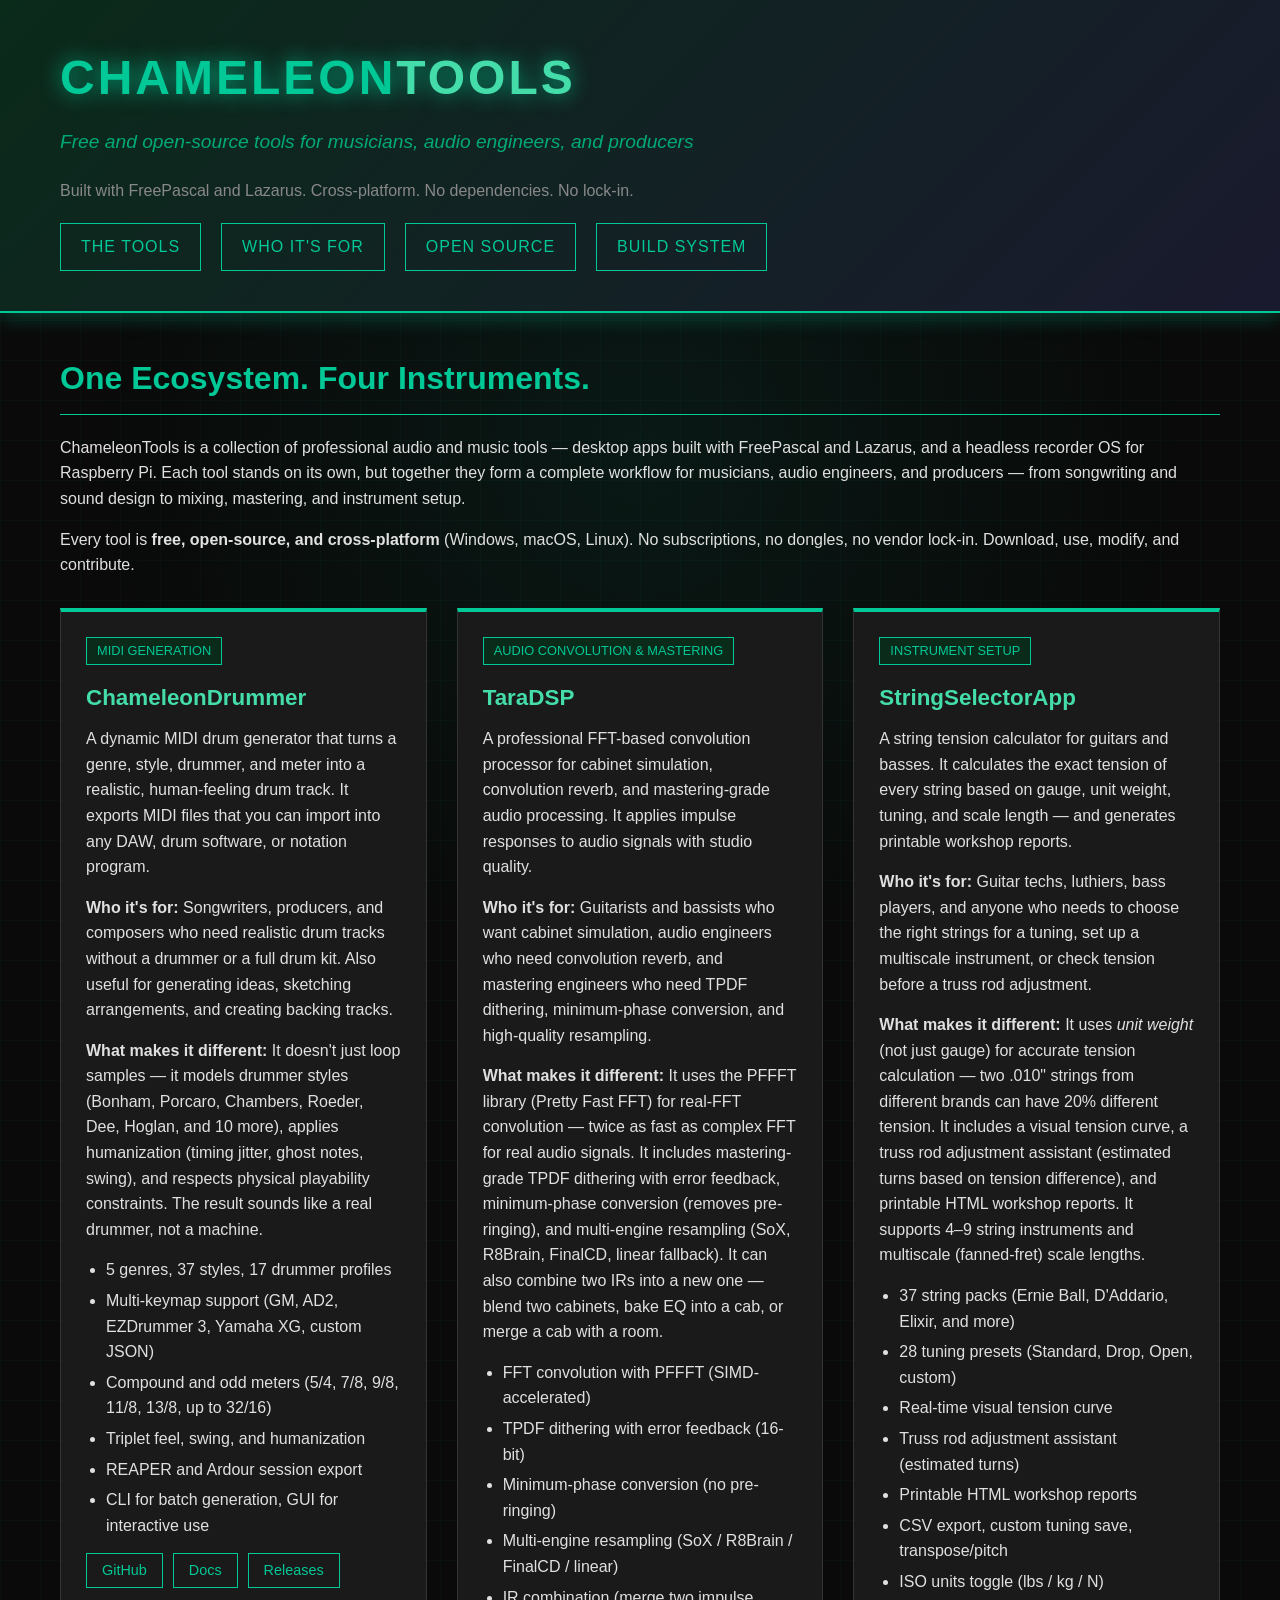
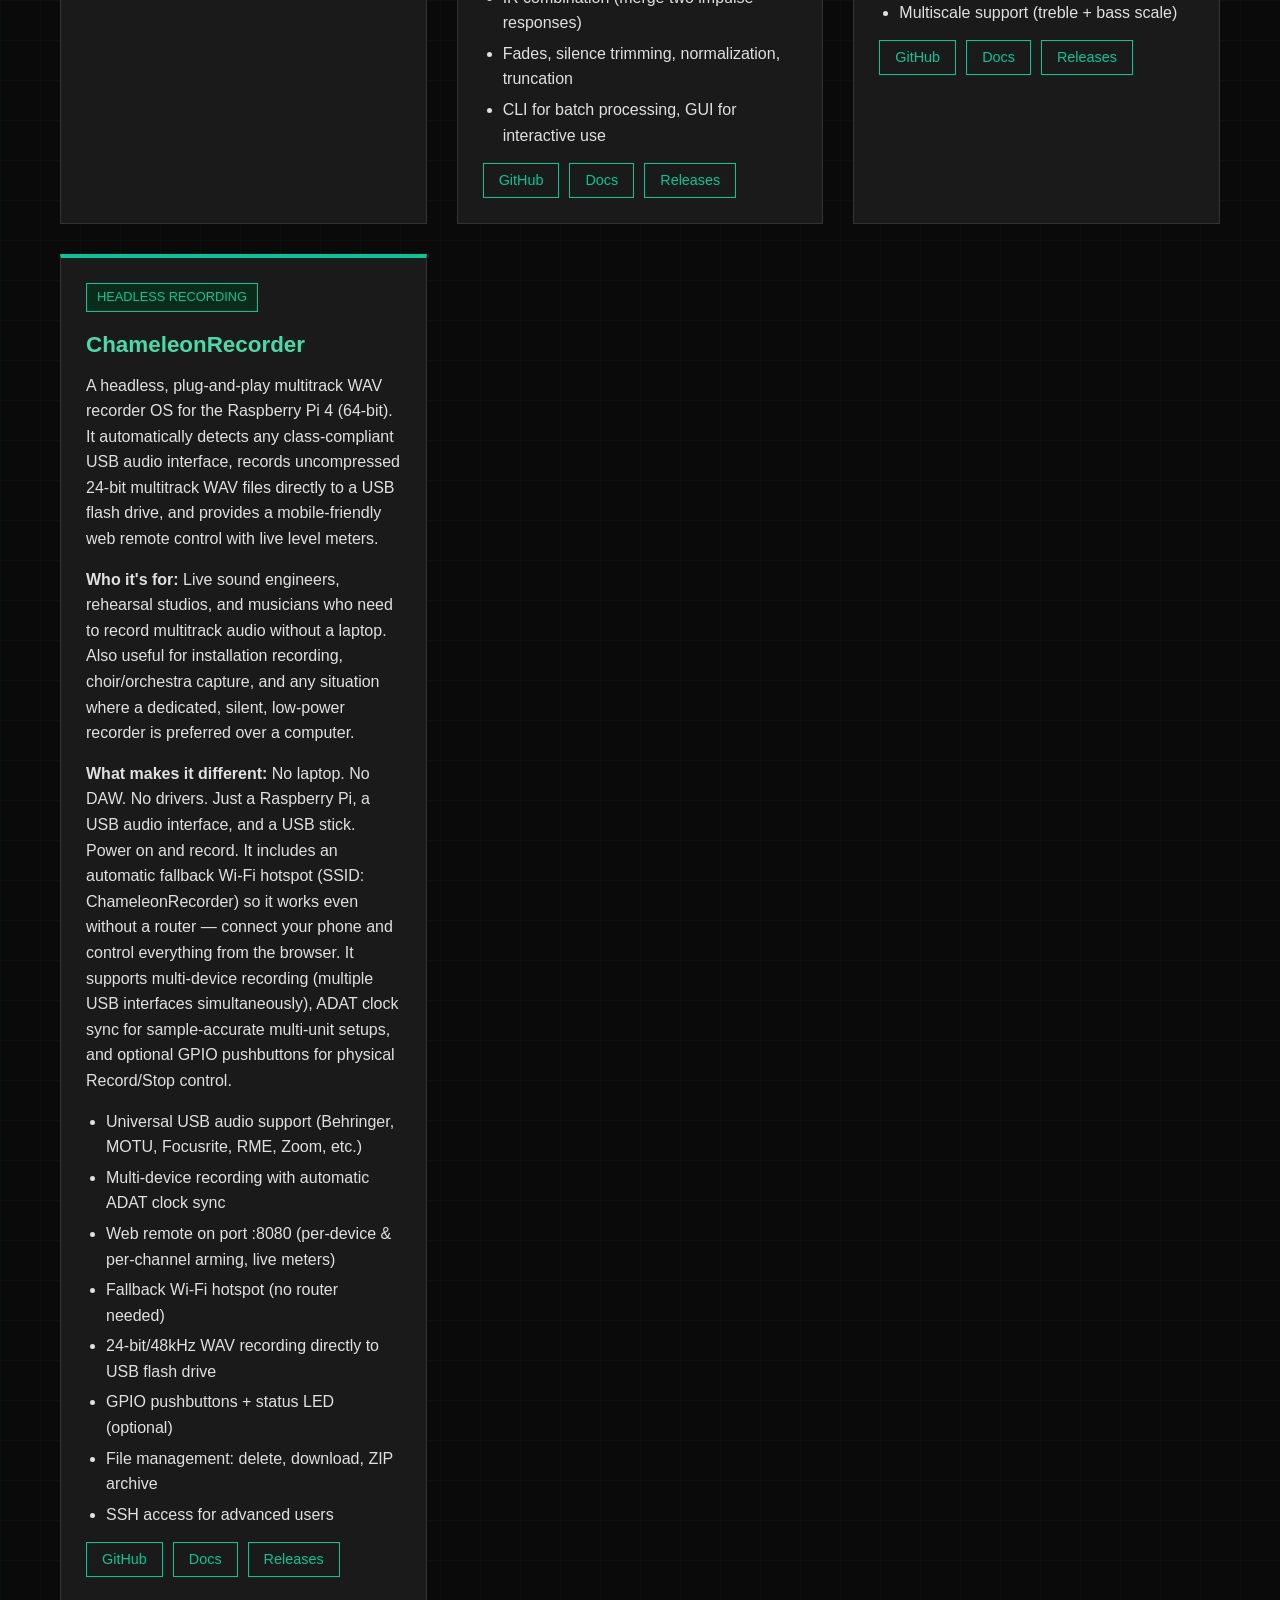
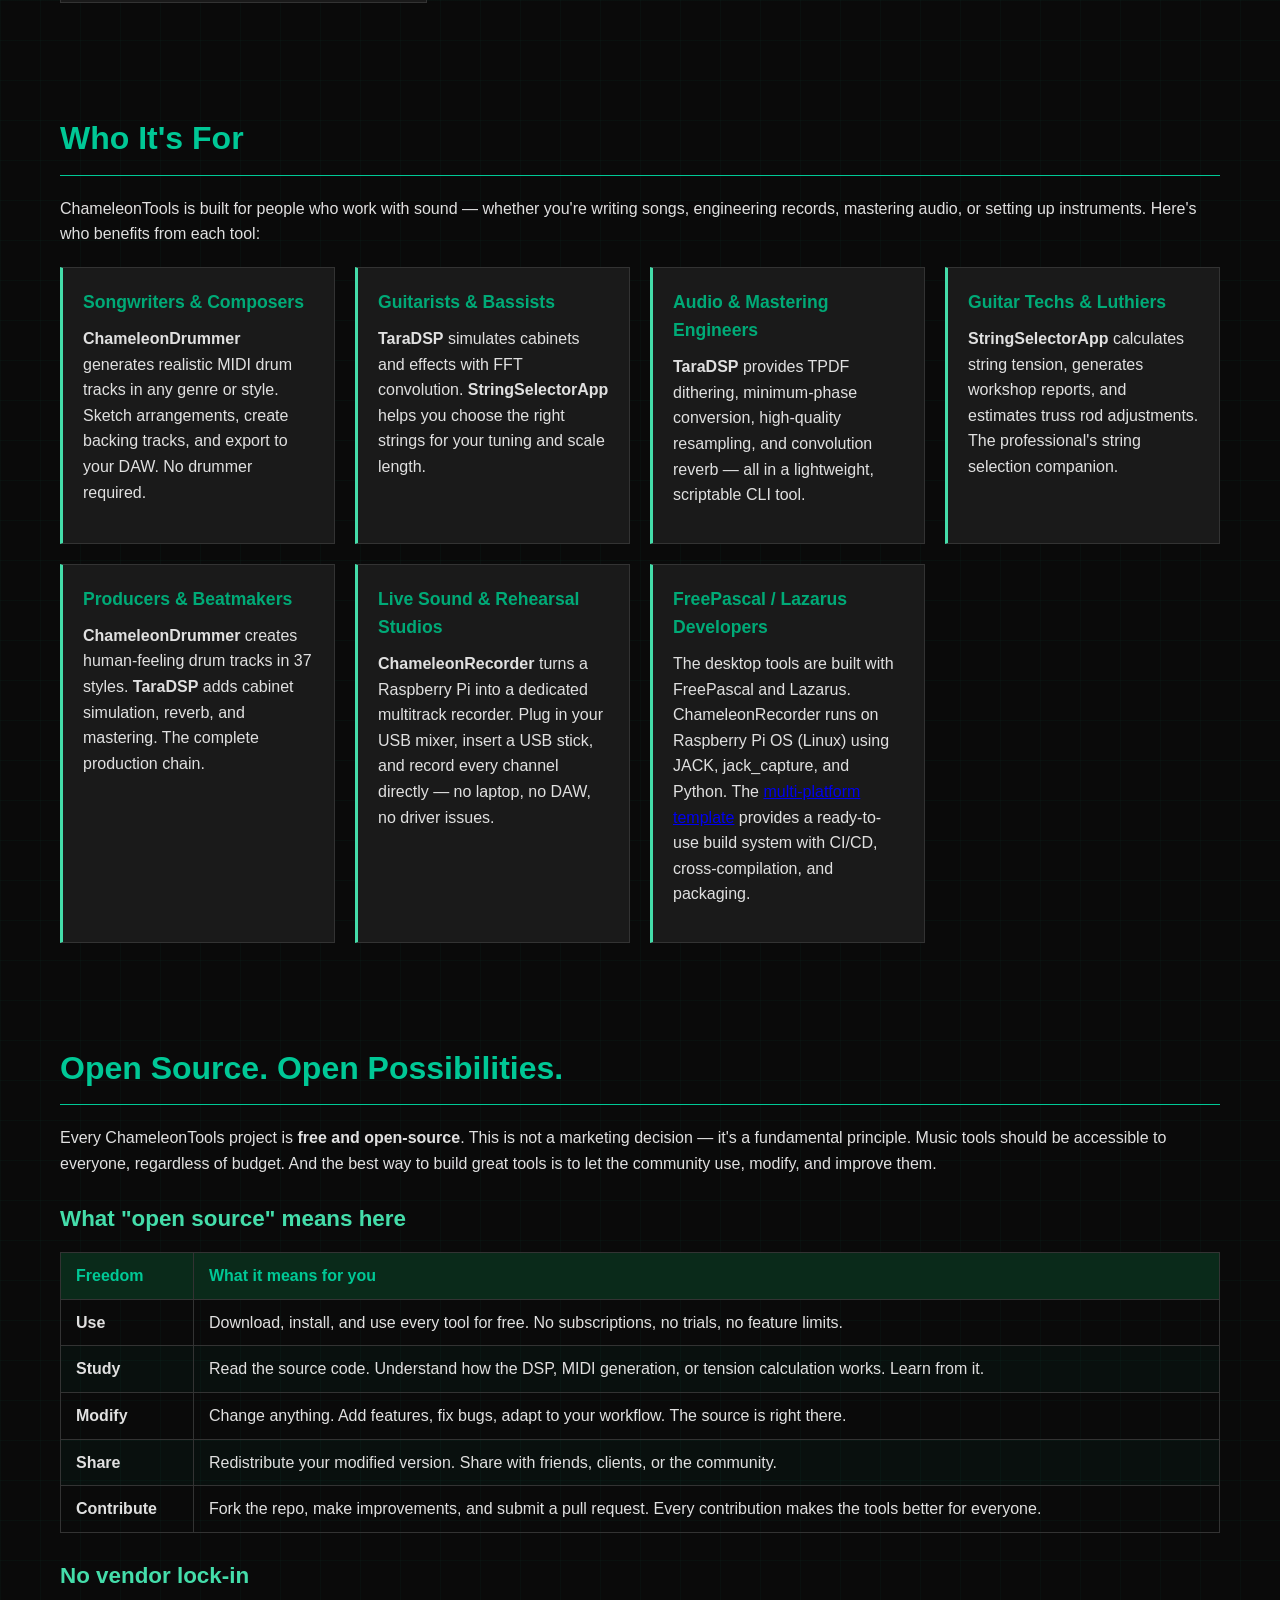
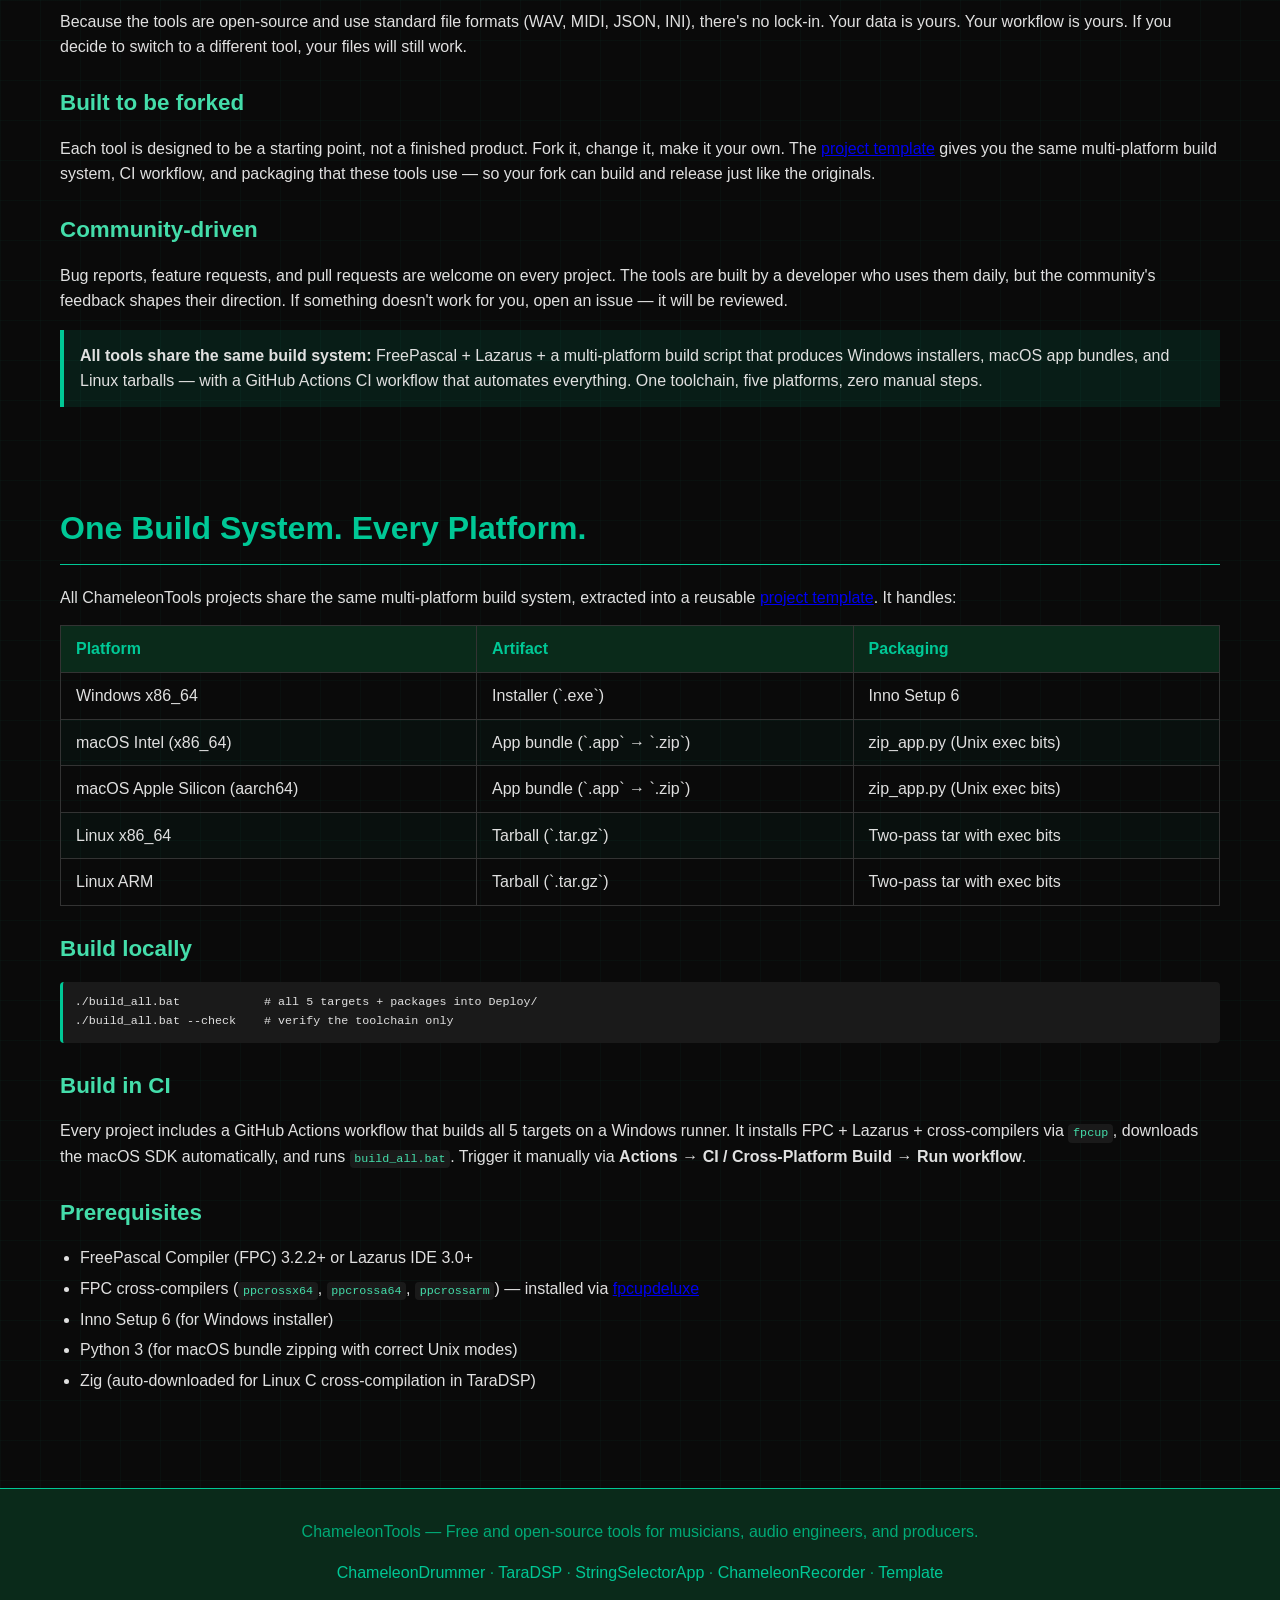
==== docs/index.html @ 7c578bc1 "Add ChameleonRecorder to landing page" ====
<!DOCTYPE html>
<html lang="en">
<head>
<meta charset="UTF-8">
<meta name="viewport" content="width=device-width, initial-scale=1.0">
<title>ChameleonTools — Free and Open Tools for Musicians, Audio Engineers & Producers</title>
<link rel="stylesheet" href="style.css">
</head>
<body>

<header>
  <div class="container">
    <h1>CHAMELEON<span class="accent">TOOLS</span></h1>
    <p class="subtitle">Free and open-source tools for musicians, audio engineers, and producers</p>
    <p class="tagline">Built with FreePascal and Lazarus. Cross-platform. No dependencies. No lock-in.</p>
    <nav>
      <a href="#tools">The Tools</a>
      <a href="#audience">Who It's For</a>
      <a href="#opensource">Open Source</a>
      <a href="#build">Build System</a>
    </nav>
  </div>
</header>

<section>
  <div class="container">
    <h2>One Ecosystem. Four Instruments.</h2>
    <p>ChameleonTools is a collection of professional audio and music tools — desktop apps built with FreePascal and Lazarus, and a headless recorder OS for Raspberry Pi. Each tool stands on its own, but together they form a complete workflow for musicians, audio engineers, and producers — from songwriting and sound design to mixing, mastering, and instrument setup.</p>
    <p>Every tool is <strong>free, open-source, and cross-platform</strong> (Windows, macOS, Linux). No subscriptions, no dongles, no vendor lock-in. Download, use, modify, and contribute.</p>

    <div class="tool-grid">

      <div class="tool-card">
        <span class="tool-tag">MIDI GENERATION</span>
        <h3>ChameleonDrummer</h3>
        <p>A dynamic MIDI drum generator that turns a genre, style, drummer, and meter into a realistic, human-feeling drum track. It exports MIDI files that you can import into any DAW, drum software, or notation program.</p>
        <p><strong>Who it's for:</strong> Songwriters, producers, and composers who need realistic drum tracks without a drummer or a full drum kit. Also useful for generating ideas, sketching arrangements, and creating backing tracks.</p>
        <p><strong>What makes it different:</strong> It doesn't just loop samples — it models drummer styles (Bonham, Porcaro, Chambers, Roeder, Dee, Hoglan, and 10 more), applies humanization (timing jitter, ghost notes, swing), and respects physical playability constraints. The result sounds like a real drummer, not a machine.</p>
        <ul>
          <li>5 genres, 37 styles, 17 drummer profiles</li>
          <li>Multi-keymap support (GM, AD2, EZDrummer 3, Yamaha XG, custom JSON)</li>
          <li>Compound and odd meters (5/4, 7/8, 9/8, 11/8, 13/8, up to 32/16)</li>
          <li>Triplet feel, swing, and humanization</li>
          <li>REAPER and Ardour session export</li>
          <li>CLI for batch generation, GUI for interactive use</li>
        </ul>
        <div class="tool-links">
          <a href="https://github.com/smallbutfine/ChameleonDrummer">GitHub</a>
          <a href="https://smallbutfine.github.io/ChameleonDrummer/">Docs</a>
          <a href="https://github.com/smallbutfine/ChameleonDrummer/releases">Releases</a>
        </div>
      </div>

      <div class="tool-card">
        <span class="tool-tag">AUDIO CONVOLUTION & MASTERING</span>
        <h3>TaraDSP</h3>
        <p>A professional FFT-based convolution processor for cabinet simulation, convolution reverb, and mastering-grade audio processing. It applies impulse responses to audio signals with studio quality.</p>
        <p><strong>Who it's for:</strong> Guitarists and bassists who want cabinet simulation, audio engineers who need convolution reverb, and mastering engineers who need TPDF dithering, minimum-phase conversion, and high-quality resampling.</p>
        <p><strong>What makes it different:</strong> It uses the PFFFT library (Pretty Fast FFT) for real-FFT convolution — twice as fast as complex FFT for real audio signals. It includes mastering-grade TPDF dithering with error feedback, minimum-phase conversion (removes pre-ringing), and multi-engine resampling (SoX, R8Brain, FinalCD, linear fallback). It can also combine two IRs into a new one — blend two cabinets, bake EQ into a cab, or merge a cab with a room.</p>
        <ul>
          <li>FFT convolution with PFFFT (SIMD-accelerated)</li>
          <li>TPDF dithering with error feedback (16-bit)</li>
          <li>Minimum-phase conversion (no pre-ringing)</li>
          <li>Multi-engine resampling (SoX / R8Brain / FinalCD / linear)</li>
          <li>IR combination (merge two impulse responses)</li>
          <li>Fades, silence trimming, normalization, truncation</li>
          <li>CLI for batch processing, GUI for interactive use</li>
        </ul>
        <div class="tool-links">
          <a href="https://github.com/smallbutfine/TaraDSP">GitHub</a>
          <a href="https://smallbutfine.github.io/TaraDSP/">Docs</a>
          <a href="https://github.com/smallbutfine/TaraDSP/releases">Releases</a>
        </div>
      </div>

      <div class="tool-card">
        <span class="tool-tag">INSTRUMENT SETUP</span>
        <h3>StringSelectorApp</h3>
        <p>A string tension calculator for guitars and basses. It calculates the exact tension of every string based on gauge, unit weight, tuning, and scale length — and generates printable workshop reports.</p>
        <p><strong>Who it's for:</strong> Guitar techs, luthiers, bass players, and anyone who needs to choose the right strings for a tuning, set up a multiscale instrument, or check tension before a truss rod adjustment.</p>
        <p><strong>What makes it different:</strong> It uses <em>unit weight</em> (not just gauge) for accurate tension calculation — two .010" strings from different brands can have 20% different tension. It includes a visual tension curve, a truss rod adjustment assistant (estimated turns based on tension difference), and printable HTML workshop reports. It supports 4–9 string instruments and multiscale (fanned-fret) scale lengths.</p>
        <ul>
          <li>37 string packs (Ernie Ball, D'Addario, Elixir, and more)</li>
          <li>28 tuning presets (Standard, Drop, Open, custom)</li>
          <li>Real-time visual tension curve</li>
          <li>Truss rod adjustment assistant (estimated turns)</li>
          <li>Printable HTML workshop reports</li>
          <li>CSV export, custom tuning save, transpose/pitch</li>
          <li>ISO units toggle (lbs / kg / N)</li>
          <li>Multiscale support (treble + bass scale)</li>
        </ul>
        <div class="tool-links">
          <a href="https://github.com/smallbutfine/stringselectorapp">GitHub</a>
          <a href="https://smallbutfine.github.io/stringselectorapp/">Docs</a>
          <a href="https://github.com/smallbutfine/stringselectorapp/releases">Releases</a>
        </div>
      </div>


      <div class="tool-card">
        <span class="tool-tag">HEADLESS RECORDING</span>
        <h3>ChameleonRecorder</h3>
        <p>A headless, plug-and-play multitrack WAV recorder OS for the Raspberry Pi 4 (64-bit). It automatically detects any class-compliant USB audio interface, records uncompressed 24-bit multitrack WAV files directly to a USB flash drive, and provides a mobile-friendly web remote control with live level meters.</p>
        <p><strong>Who it's for:</strong> Live sound engineers, rehearsal studios, and musicians who need to record multitrack audio without a laptop. Also useful for installation recording, choir/orchestra capture, and any situation where a dedicated, silent, low-power recorder is preferred over a computer.</p>
        <p><strong>What makes it different:</strong> No laptop. No DAW. No drivers. Just a Raspberry Pi, a USB audio interface, and a USB stick. Power on and record. It includes an automatic fallback Wi-Fi hotspot (SSID: ChameleonRecorder) so it works even without a router — connect your phone and control everything from the browser. It supports multi-device recording (multiple USB interfaces simultaneously), ADAT clock sync for sample-accurate multi-unit setups, and optional GPIO pushbuttons for physical Record/Stop control.</p>
        <ul>
          <li>Universal USB audio support (Behringer, MOTU, Focusrite, RME, Zoom, etc.)</li>
          <li>Multi-device recording with automatic ADAT clock sync</li>
          <li>Web remote on port :8080 (per-device & per-channel arming, live meters)</li>
          <li>Fallback Wi-Fi hotspot (no router needed)</li>
          <li>24-bit/48kHz WAV recording directly to USB flash drive</li>
          <li>GPIO pushbuttons + status LED (optional)</li>
          <li>File management: delete, download, ZIP archive</li>
          <li>SSH access for advanced users</li>
        </ul>
        <div class="tool-links">
          <a href="https://github.com/smallbutfine/ChameleonRecorder">GitHub</a>
          <a href="https://smallbutfine.github.io/ChameleonRecorder/">Docs</a>
          <a href="https://github.com/smallbutfine/ChameleonRecorder/releases">Releases</a>
        </div>
      </div>

    </div>
  </div>
</section>

<section id="audience">
  <div class="container">
    <h2>Who It's For</h2>
    <p>ChameleonTools is built for people who work with sound — whether you're writing songs, engineering records, mastering audio, or setting up instruments. Here's who benefits from each tool:</p>

    <div class="audience-grid">
      <div class="audience-card">
        <h4>Songwriters & Composers</h4>
        <p><strong>ChameleonDrummer</strong> generates realistic MIDI drum tracks in any genre or style. Sketch arrangements, create backing tracks, and export to your DAW. No drummer required.</p>
      </div>
      <div class="audience-card">
        <h4>Guitarists & Bassists</h4>
        <p><strong>TaraDSP</strong> simulates cabinets and effects with FFT convolution. <strong>StringSelectorApp</strong> helps you choose the right strings for your tuning and scale length.</p>
      </div>
      <div class="audience-card">
        <h4>Audio & Mastering Engineers</h4>
        <p><strong>TaraDSP</strong> provides TPDF dithering, minimum-phase conversion, high-quality resampling, and convolution reverb — all in a lightweight, scriptable CLI tool.</p>
      </div>
      <div class="audience-card">
        <h4>Guitar Techs & Luthiers</h4>
        <p><strong>StringSelectorApp</strong> calculates string tension, generates workshop reports, and estimates truss rod adjustments. The professional's string selection companion.</p>
      </div>
      <div class="audience-card">
        <h4>Producers & Beatmakers</h4>
        <p><strong>ChameleonDrummer</strong> creates human-feeling drum tracks in 37 styles. <strong>TaraDSP</strong> adds cabinet simulation, reverb, and mastering. The complete production chain.</p>
      </div>
      <div class="audience-card">
        <h4>Live Sound & Rehearsal Studios</h4>
        <p><strong>ChameleonRecorder</strong> turns a Raspberry Pi into a dedicated multitrack recorder. Plug in your USB mixer, insert a USB stick, and record every channel directly — no laptop, no DAW, no driver issues.</p>
      </div>
      <div class="audience-card">
        <h4>FreePascal / Lazarus Developers</h4>
        <p>The desktop tools are built with FreePascal and Lazarus. ChameleonRecorder runs on Raspberry Pi OS (Linux) using JACK, jack_capture, and Python. The <a href="https://github.com/smallbutfine/fpc-lazarus-multiplatform-template">multi-platform template</a> provides a ready-to-use build system with CI/CD, cross-compilation, and packaging.</p>
      </div>
    </div>
  </div>
</section>

<section id="opensource">
  <div class="container">
    <h2>Open Source. Open Possibilities.</h2>
    <p>Every ChameleonTools project is <strong>free and open-source</strong>. This is not a marketing decision — it's a fundamental principle. Music tools should be accessible to everyone, regardless of budget. And the best way to build great tools is to let the community use, modify, and improve them.</p>

    <h3>What "open source" means here</h3>
    <table>
      <thead><tr><th>Freedom</th><th>What it means for you</th></tr></thead>
      <tbody>
        <tr><td><strong>Use</strong></td><td>Download, install, and use every tool for free. No subscriptions, no trials, no feature limits.</td></tr>
        <tr><td><strong>Study</strong></td><td>Read the source code. Understand how the DSP, MIDI generation, or tension calculation works. Learn from it.</td></tr>
        <tr><td><strong>Modify</strong></td><td>Change anything. Add features, fix bugs, adapt to your workflow. The source is right there.</td></tr>
        <tr><td><strong>Share</strong></td><td>Redistribute your modified version. Share with friends, clients, or the community.</td></tr>
        <tr><td><strong>Contribute</strong></td><td>Fork the repo, make improvements, and submit a pull request. Every contribution makes the tools better for everyone.</td></tr>
      </tbody>
    </table>

    <h3>No vendor lock-in</h3>
    <p>Because the tools are open-source and use standard file formats (WAV, MIDI, JSON, INI), there's no lock-in. Your data is yours. Your workflow is yours. If you decide to switch to a different tool, your files will still work.</p>

    <h3>Built to be forked</h3>
    <p>Each tool is designed to be a starting point, not a finished product. Fork it, change it, make it your own. The <a href="https://github.com/smallbutfine/fpc-lazarus-multiplatform-template">project template</a> gives you the same multi-platform build system, CI workflow, and packaging that these tools use — so your fork can build and release just like the originals.</p>

    <h3>Community-driven</h3>
    <p>Bug reports, feature requests, and pull requests are welcome on every project. The tools are built by a developer who uses them daily, but the community's feedback shapes their direction. If something doesn't work for you, open an issue — it will be reviewed.</p>

    <div class="note">
      <strong>All tools share the same build system:</strong> FreePascal + Lazarus + a multi-platform build script that produces Windows installers, macOS app bundles, and Linux tarballs — with a GitHub Actions CI workflow that automates everything. One toolchain, five platforms, zero manual steps.
    </div>
  </div>
</section>

<section id="build">
  <div class="container">
    <h2>One Build System. Every Platform.</h2>
    <p>All ChameleonTools projects share the same multi-platform build system, extracted into a reusable <a href="https://github.com/smallbutfine/fpc-lazarus-multiplatform-template">project template</a>. It handles:</p>

    <table>
      <thead><tr><th>Platform</th><th>Artifact</th><th>Packaging</th></tr></thead>
      <tbody>
        <tr><td>Windows x86_64</td><td>Installer (`.exe`)</td><td>Inno Setup 6</td></tr>
        <tr><td>macOS Intel (x86_64)</td><td>App bundle (`.app` → `.zip`)</td><td>zip_app.py (Unix exec bits)</td></tr>
        <tr><td>macOS Apple Silicon (aarch64)</td><td>App bundle (`.app` → `.zip`)</td><td>zip_app.py (Unix exec bits)</td></tr>
        <tr><td>Linux x86_64</td><td>Tarball (`.tar.gz`)</td><td>Two-pass tar with exec bits</td></tr>
        <tr><td>Linux ARM</td><td>Tarball (`.tar.gz`)</td><td>Two-pass tar with exec bits</td></tr>
      </tbody>
    </table>

    <h3>Build locally</h3>
    <pre>./build_all.bat            # all 5 targets + packages into Deploy/
./build_all.bat --check    # verify the toolchain only</pre>

      <h3>Build in CI</h3>
    <p>Every project includes a GitHub Actions workflow that builds all 5 targets on a Windows runner. It installs FPC + Lazarus + cross-compilers via <code>fpcup</code>, downloads the macOS SDK automatically, and runs <code>build_all.bat</code>. Trigger it manually via <strong>Actions → CI / Cross-Platform Build → Run workflow</strong>.</p>

    <h3>Prerequisites</h3>
    <ul>
      <li>FreePascal Compiler (FPC) 3.2.2+ or Lazarus IDE 3.0+</li>
      <li>FPC cross-compilers (<code>ppcrossx64</code>, <code>ppcrossa64</code>, <code>ppcrossarm</code>) — installed via <a href="https://github.com/LongDirtyAnimAlf/fpcupdeluxe">fpcupdeluxe</a></li>
      <li>Inno Setup 6 (for Windows installer)</li>
      <li>Python 3 (for macOS bundle zipping with correct Unix modes)</li>
      <li>Zig (auto-downloaded for Linux C cross-compilation in TaraDSP)</li>
    </ul>
  </div>
</section>

<footer>
  <div class="container">
    <p>ChameleonTools — Free and open-source tools for musicians, audio engineers, and producers.</p>
    <p>
      <a href="https://github.com/smallbutfine/ChameleonDrummer">ChameleonDrummer</a> ·
      <a href="https://github.com/smallbutfine/TaraDSP">TaraDSP</a> ·
      <a href="https://github.com/smallbutfine/stringselectorapp">StringSelectorApp</a> ·
      <a href="https://github.com/smallbutfine/ChameleonRecorder">ChameleonRecorder</a> ·
      <a href="https://github.com/smallbutfine/fpc-lazarus-multiplatform-template">Template</a>
    </p>
  </div>
</footer>

</body>
</html>
---- docs/style.css ----
/* ChameleonTools - Shared Styles */

* {
  margin: 0;
  padding: 0;
  box-sizing: border-box;
}

body {
  font-family: 'Segoe UI', 'Roboto', 'Helvetica Neue', 'Arial', sans-serif;
  line-height: 1.6;
  color: #e0e0e0;
  background-color: #0a0a0a;
  background-image:
    linear-gradient(rgba(0, 200, 150, 0.03) 1px, transparent 1px),
    linear-gradient(90deg, rgba(0, 200, 150, 0.03) 1px, transparent 1px);
  background-size: 40px 40px;
  position: relative;
}

body::before {
  content: '';
  position: fixed;
  top: 0;
  left: 0;
  right: 0;
  bottom: 0;
  background: radial-gradient(circle at center, rgba(0, 200, 150, 0.08) 0%, transparent 70%);
  pointer-events: none;
  z-index: -1;
}

.container {
  max-width: 1200px;
  margin: 0 auto;
  padding: 0 20px;
  position: relative;
  z-index: 1;
}

header {
  background: linear-gradient(135deg, #0a2a1a 0%, #1a1a2e 100%);
  color: #00c896;
  padding: 40px 0;
  border-bottom: 2px solid #00c896;
  box-shadow: 0 4px 20px rgba(0, 200, 150, 0.3);
}

header h1 {
  margin-bottom: 10px;
  font-size: 3em;
  font-weight: bold;
  text-shadow: 0 0 20px rgba(0, 200, 150, 0.8);
  letter-spacing: 3px;
}

header .accent {
  color: #44ddaa;
}

header .subtitle {
  font-size: 1.2em;
  color: #00aa77;
  margin-bottom: 20px;
  font-style: italic;
}

header .tagline {
  font-size: 1em;
  color: #888;
  margin-bottom: 20px;
}

nav {
  display: flex;
  gap: 20px;
  margin-top: 20px;
  flex-wrap: wrap;
}

nav a {
  color: #00c896;
  text-decoration: none;
  padding: 10px 20px;
  border: 1px solid #00c896;
  border-radius: 0;
  transition: all 0.3s;
  text-transform: uppercase;
  letter-spacing: 1px;
}

nav a:hover {
  background: rgba(0, 200, 150, 0.2);
  box-shadow: 0 0 10px rgba(0, 200, 150, 0.5);
}

section {
  padding: 40px 0;
}

h2 {
  color: #00c896;
  font-size: 2em;
  margin-bottom: 20px;
  border-bottom: 1px solid #00c896;
  padding-bottom: 10px;
}

h3 {
  color: #44ddaa;
  font-size: 1.4em;
  margin-top: 25px;
  margin-bottom: 15px;
}

h4 {
  color: #00aa77;
  font-size: 1.1em;
  margin-top: 20px;
  margin-bottom: 10px;
}

p {
  margin-bottom: 15px;
}

code, pre {
  background: #1a1a1a;
  border-radius: 4px;
}

code {
  padding: 0.2em 0.4em;
  font-size: 90%;
  color: #44ddaa;
}

pre {
  padding: 1em;
  overflow-x: auto;
  border-left: 3px solid #00c896;
  font-size: 0.9em;
}

table {
  width: 100%;
  border-collapse: collapse;
  margin: 15px 0;
}

th, td {
  border: 1px solid #333;
  padding: 10px 15px;
  text-align: left;
}

th {
  background: #0a2a1a;
  color: #00c896;
  font-weight: bold;
}

tr:nth-child(even) {
  background: rgba(0, 200, 150, 0.03);
}

.note {
  background: rgba(0, 200, 150, 0.1);
  border-left: 4px solid #00c896;
  padding: 0.8em 1em;
  margin: 1em 0;
}

.warning {
  background: rgba(255, 100, 50, 0.1);
  border-left: 4px solid #ff6432;
  padding: 0.8em 1em;
  margin: 1em 0;
}

.tool-grid {
  display: grid;
  grid-template-columns: repeat(auto-fit, minmax(350px, 1fr));
  gap: 30px;
  margin: 30px 0;
}

.tool-card {
  background: #1a1a1a;
  border: 1px solid #333;
  border-top: 4px solid #00c896;
  padding: 25px;
  transition: all 0.3s;
}

.tool-card:hover {
  border-color: #00c896;
  box-shadow: 0 0 20px rgba(0, 200, 150, 0.3);
  transform: translateY(-3px);
}

.tool-card h3 {
  margin-top: 0;
  margin-bottom: 10px;
}

.tool-card .tool-tag {
  display: inline-block;
  background: #0a2a1a;
  color: #00c896;
  padding: 3px 10px;
  font-size: 0.8em;
  margin-bottom: 15px;
  border: 1px solid #00c896;
}

.tool-card .tool-links {
  margin-top: 15px;
  display: flex;
  gap: 10px;
  flex-wrap: wrap;
}

.tool-card .tool-links a {
  color: #00c896;
  text-decoration: none;
  padding: 5px 15px;
  border: 1px solid #00c896;
  transition: all 0.3s;
  font-size: 0.9em;
}

.tool-card .tool-links a:hover {
  background: rgba(0, 200, 150, 0.2);
}

.audience-grid {
  display: grid;
  grid-template-columns: repeat(auto-fit, minmax(250px, 1fr));
  gap: 20px;
  margin: 20px 0;
}

.audience-card {
  background: #1a1a1a;
  border: 1px solid #333;
  border-left: 3px solid #44ddaa;
  padding: 20px;
}

.audience-card h4 {
  margin-top: 0;
}

footer {
  background: #0a2a1a;
  color: #00aa77;
  text-align: center;
  padding: 30px 0;
  border-top: 1px solid #00c896;
  margin-top: 40px;
}

footer a {
  color: #00c896;
  text-decoration: none;
}

blockquote {
  border-left: 3px solid #00c896;
  margin: 15px 0;
  padding: 10px 20px;
  background: rgba(0, 200, 150, 0.05);
  color: #ccc;
  font-style: italic;
}

ul, ol {
  margin: 10px 0 15px 20px;
}

li {
  margin-bottom: 5px;
}

hr {
  border: 0;
  border-top: 1px solid #333;
  margin: 30px 0;
}
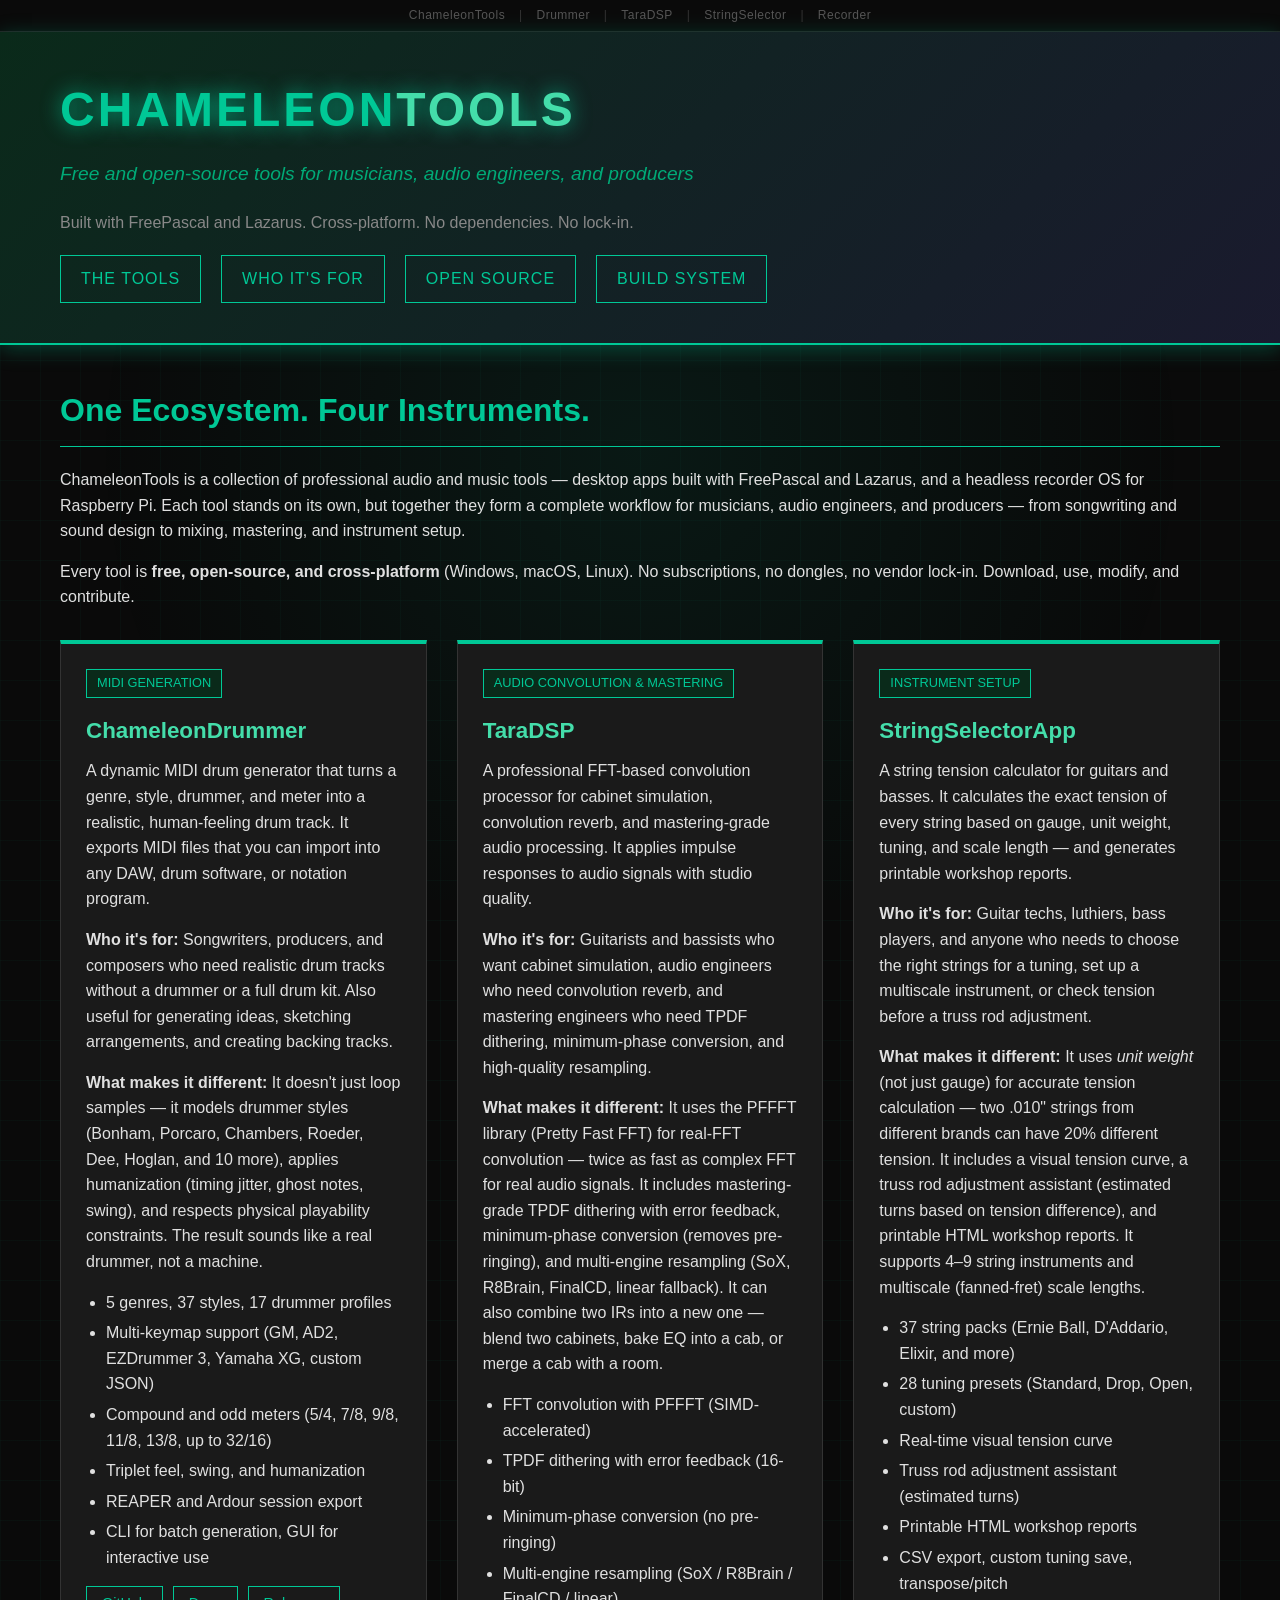
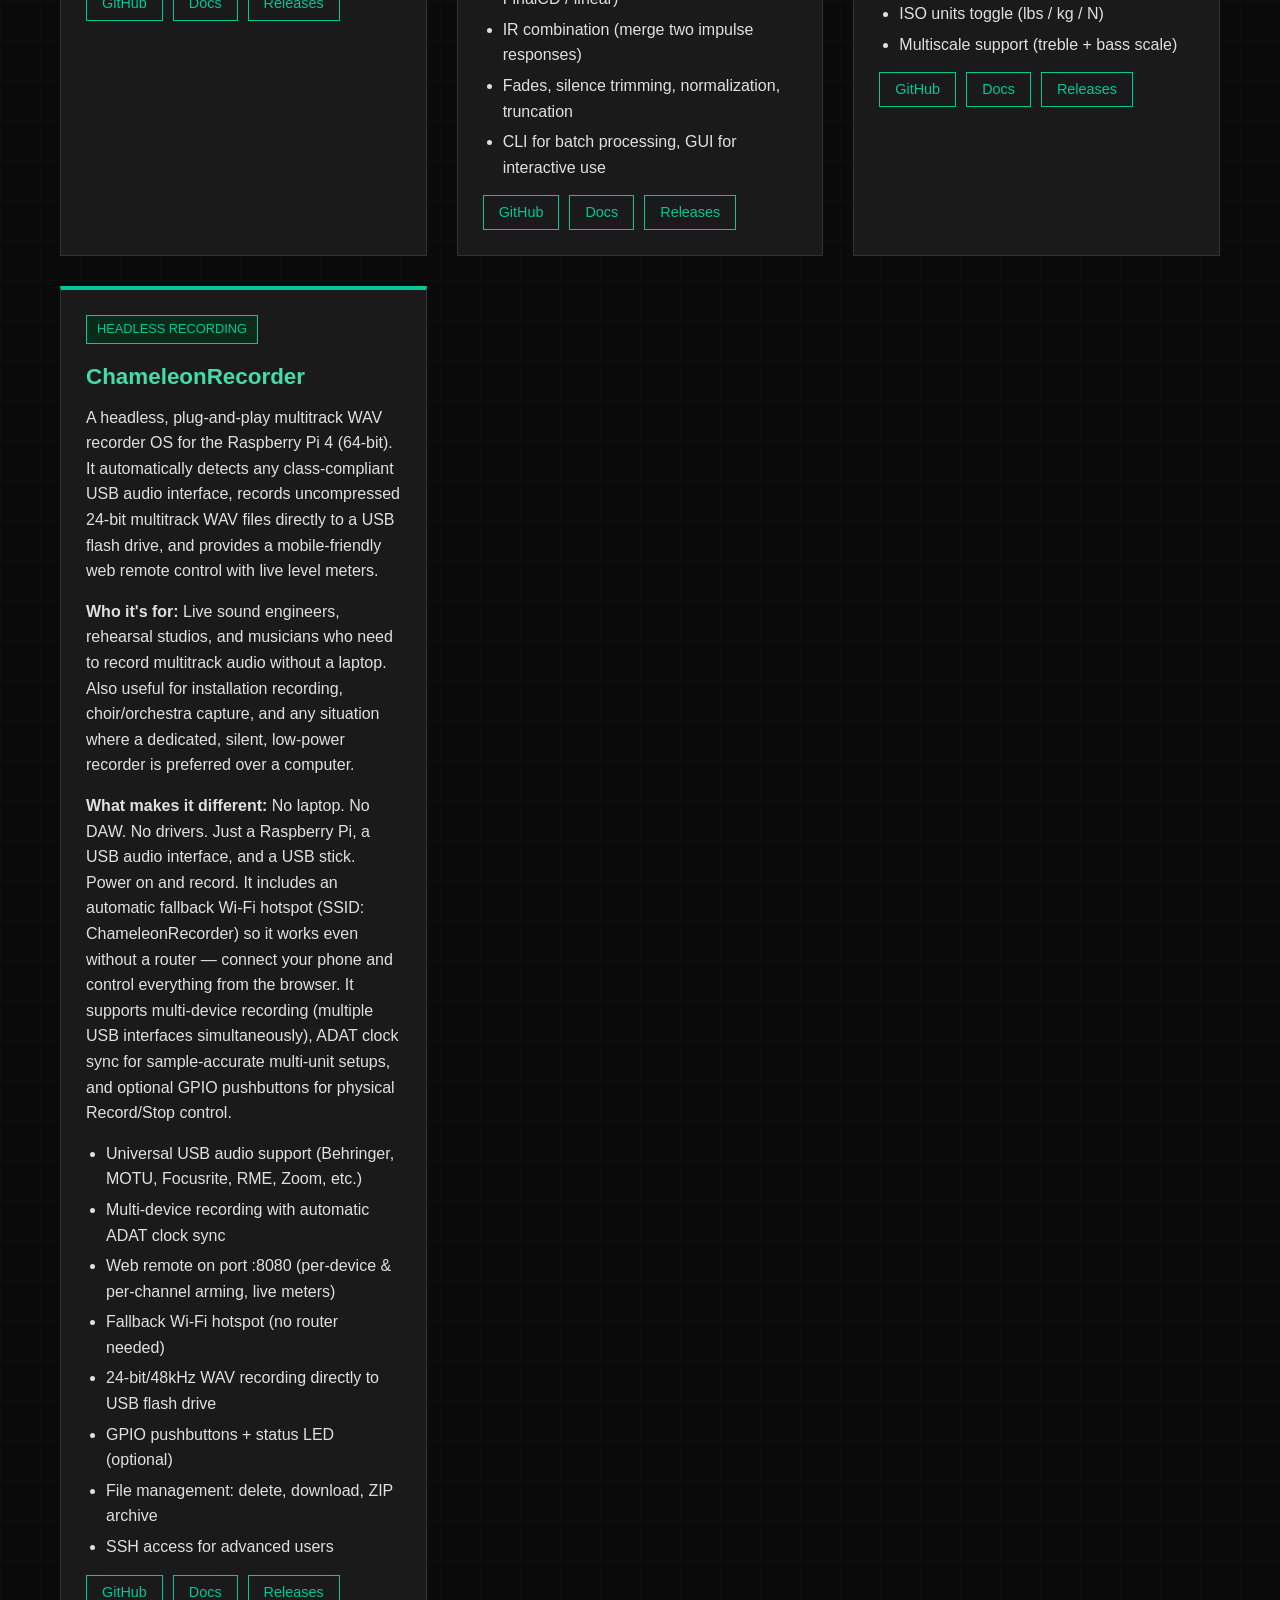
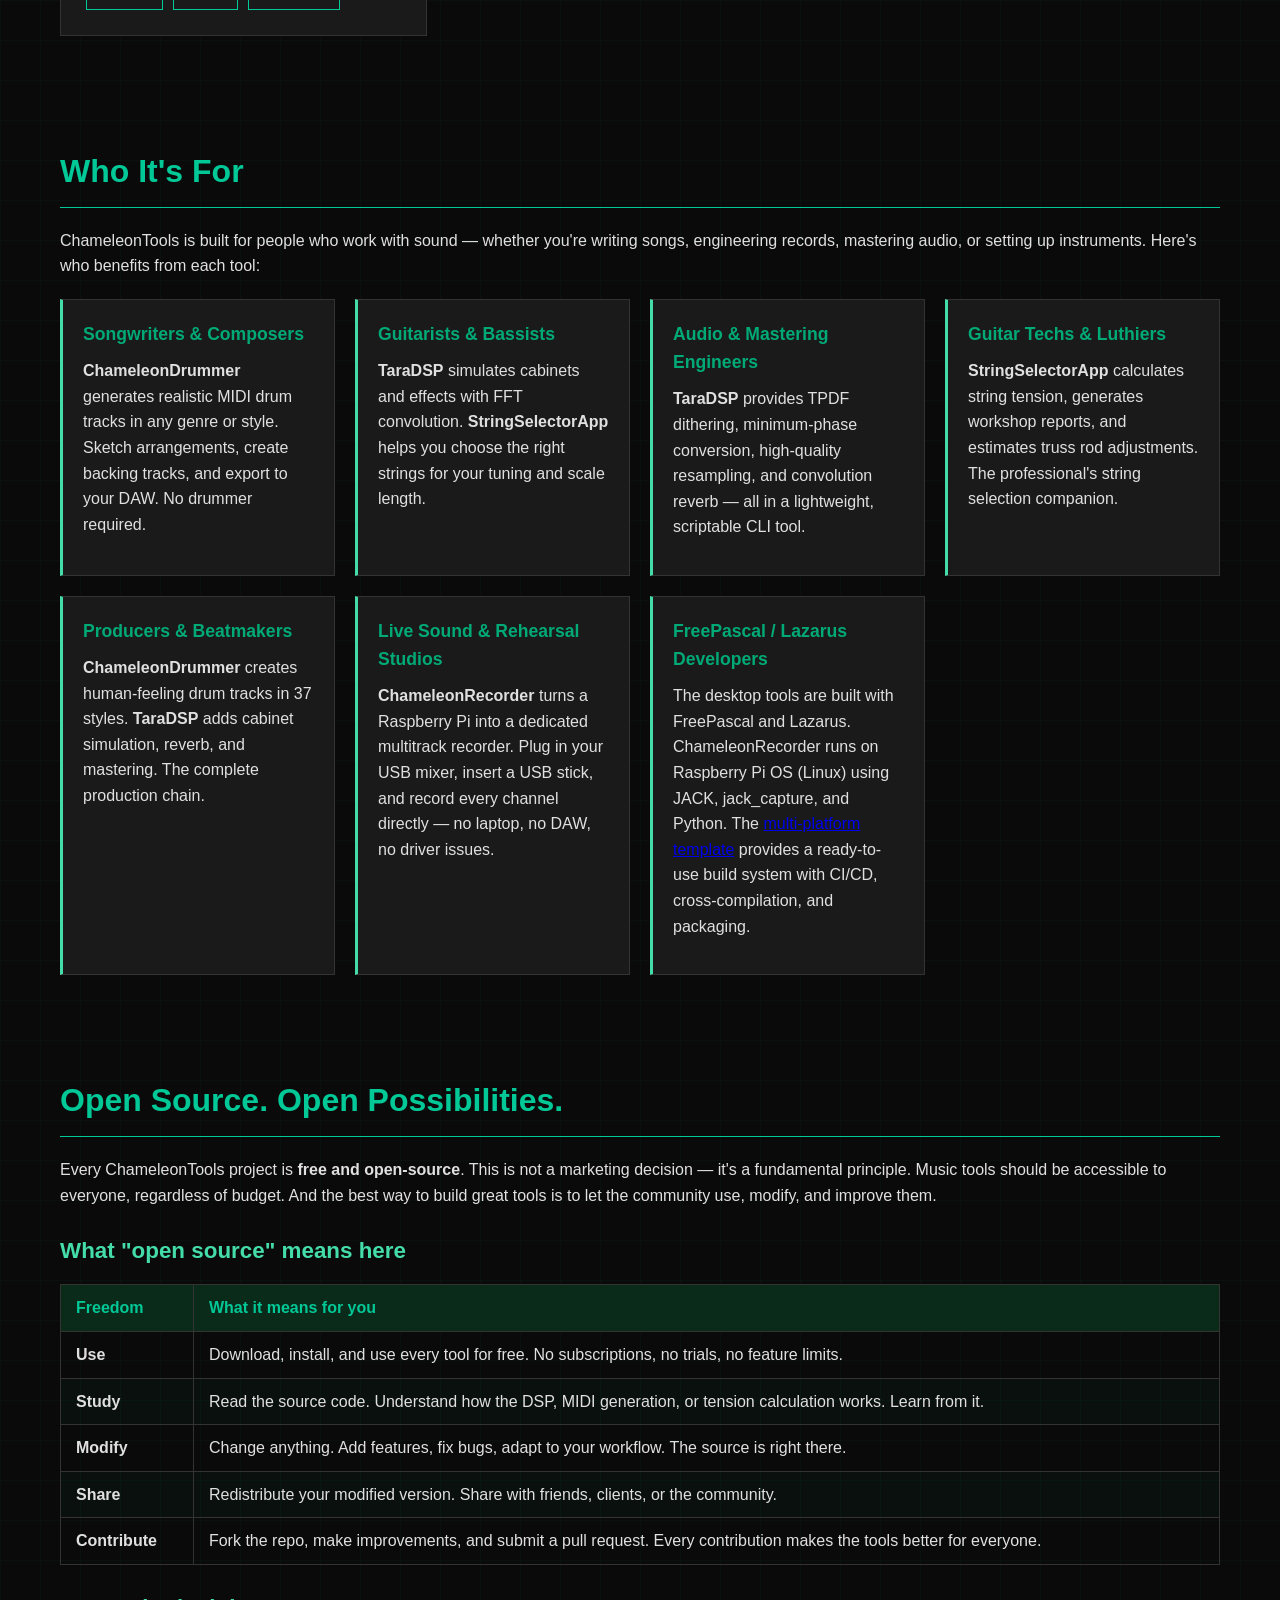
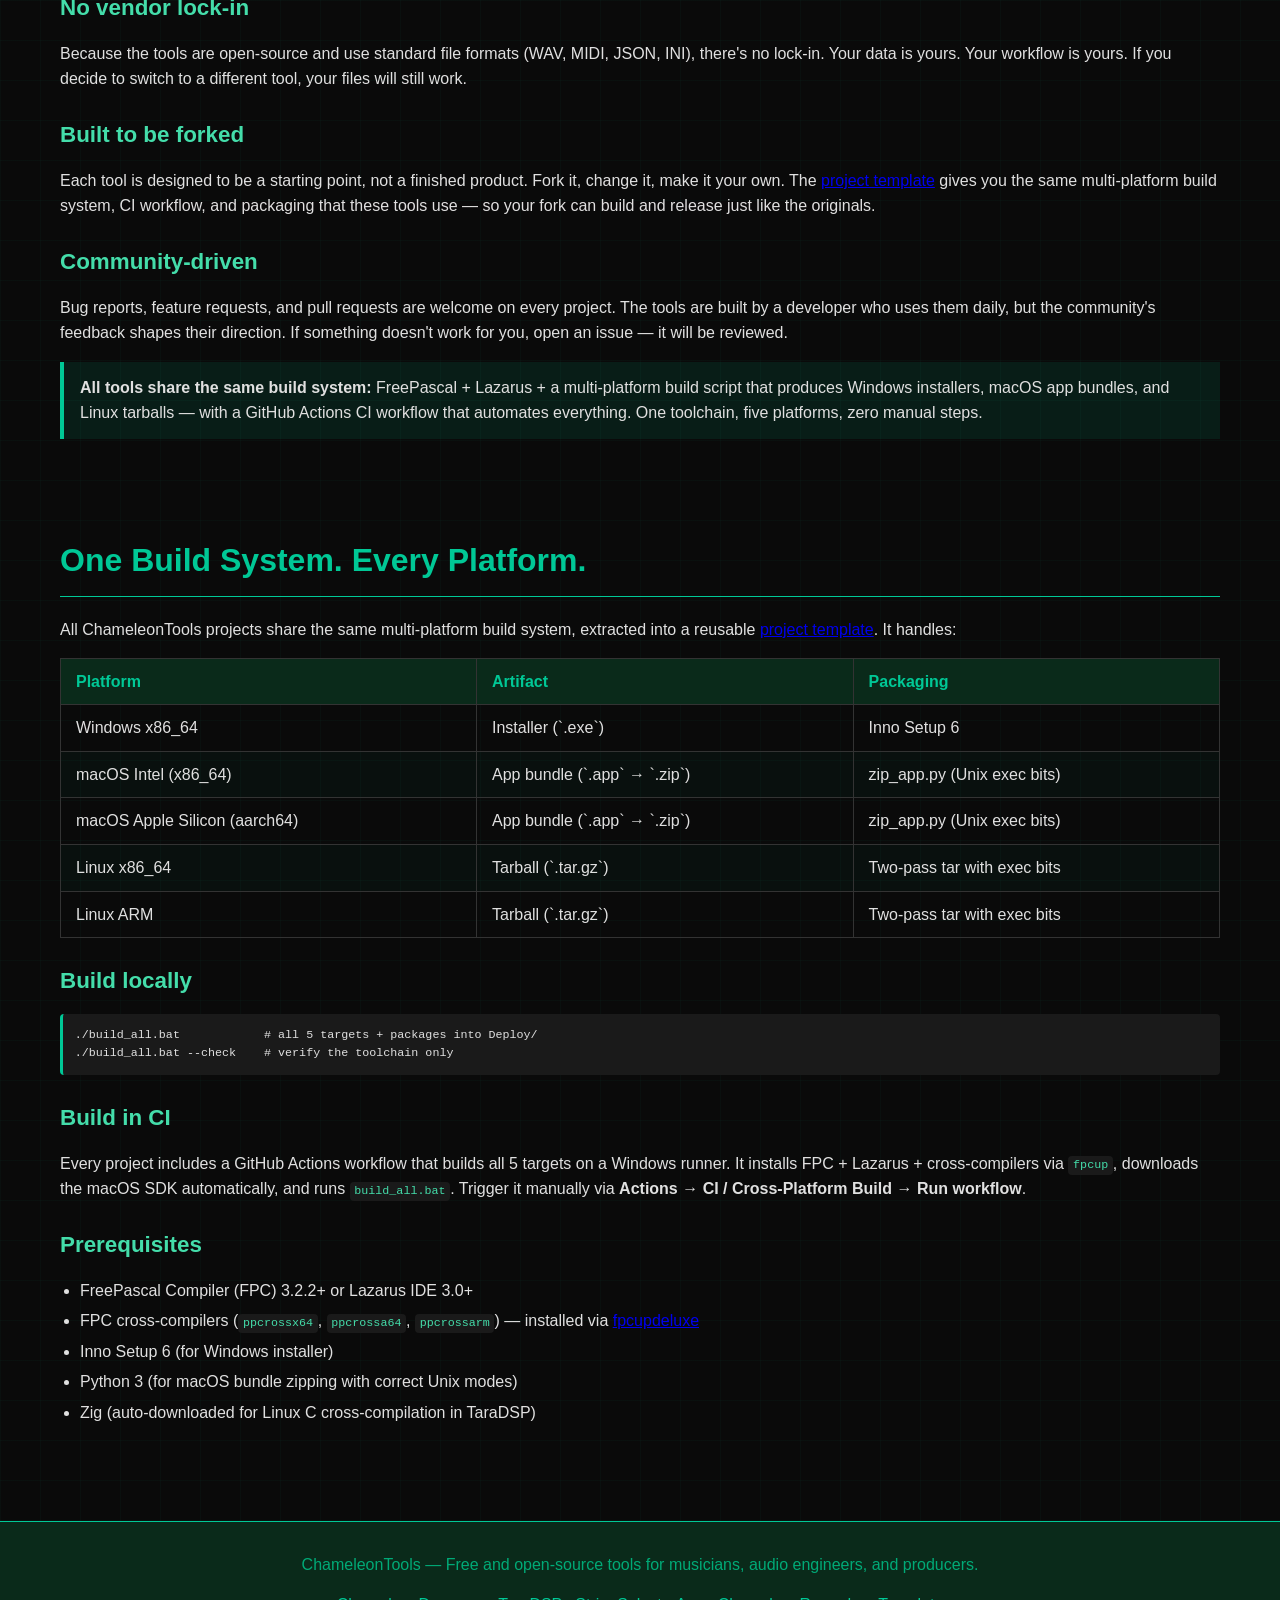
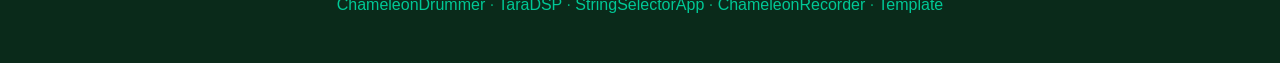
==== commit b8c22efe: "Add cross-link bar to landing page" ====
--- a/docs/index.html
+++ b/docs/index.html
@@ -5,8 +5,43 @@
 <meta name="viewport" content="width=device-width, initial-scale=1.0">
 <title>ChameleonTools — Free and Open Tools for Musicians, Audio Engineers & Producers</title>
 <link rel="stylesheet" href="style.css">
+  <style>
+.crossbar {
+  background: #0a0a0a;
+  border-bottom: 1px solid #222;
+  padding: 6px 20px;
+  text-align: center;
+  font-size: 0.75em;
+  letter-spacing: 0.5px;
+}
+.crossbar a {
+  color: #555;
+  text-decoration: none;
+  padding: 2px 6px;
+  transition: color 0.2s;
+}
+.crossbar a:hover {
+  color: #00c896;
+}
+.crossbar-sep {
+  color: #333;
+  margin: 0 4px;
+}
+</style>
 </head>
 <body>
+<div class="crossbar">
+  <a href="https://smallbutfine.github.io/ChameleonTools/">ChameleonTools</a>
+  <span class="crossbar-sep">|</span>
+  <a href="https://smallbutfine.github.io/ChameleonDrummer/">Drummer</a>
+  <span class="crossbar-sep">|</span>
+  <a href="https://smallbutfine.github.io/TaraDSP/">TaraDSP</a>
+  <span class="crossbar-sep">|</span>
+  <a href="https://smallbutfine.github.io/stringselectorapp/">StringSelector</a>
+  <span class="crossbar-sep">|</span>
+  <a href="https://smallbutfine.github.io/ChameleonRecorder/">Recorder</a>
+</div>
+
 
 <header>
   <div class="container">
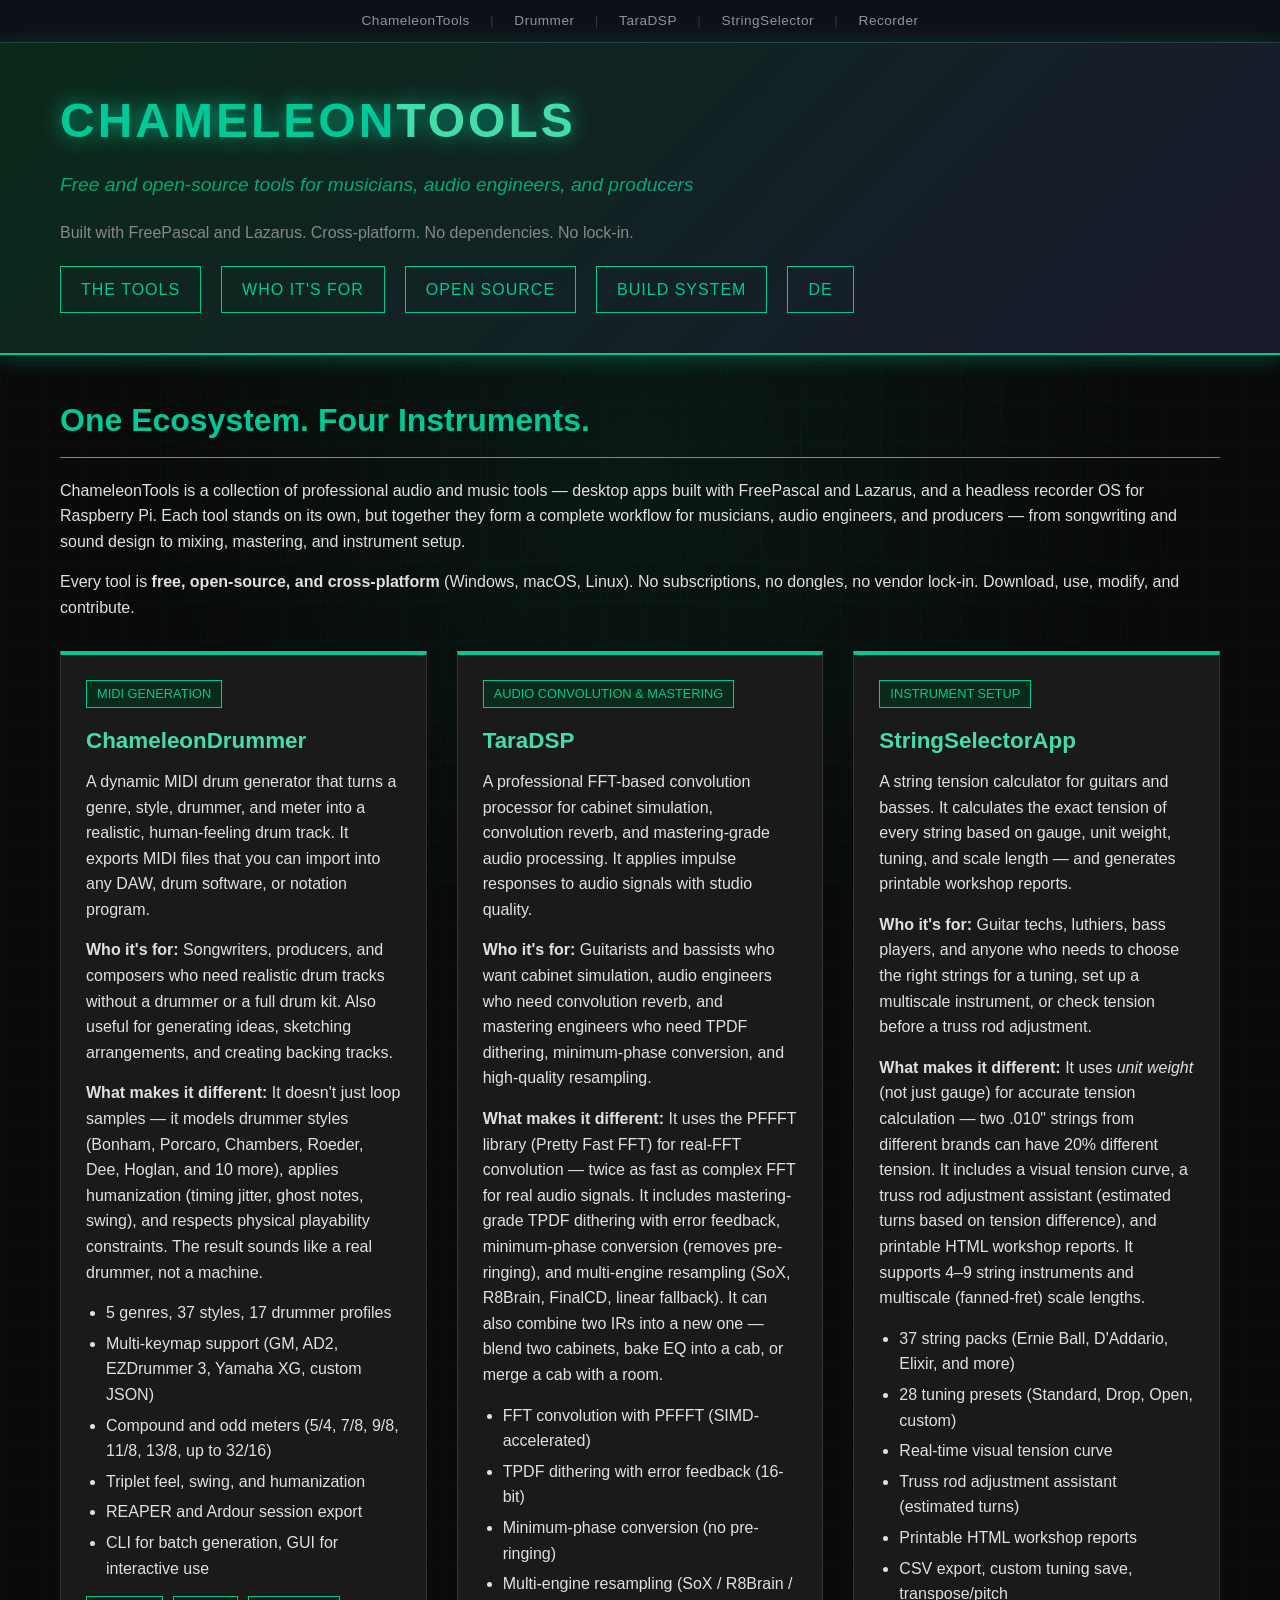
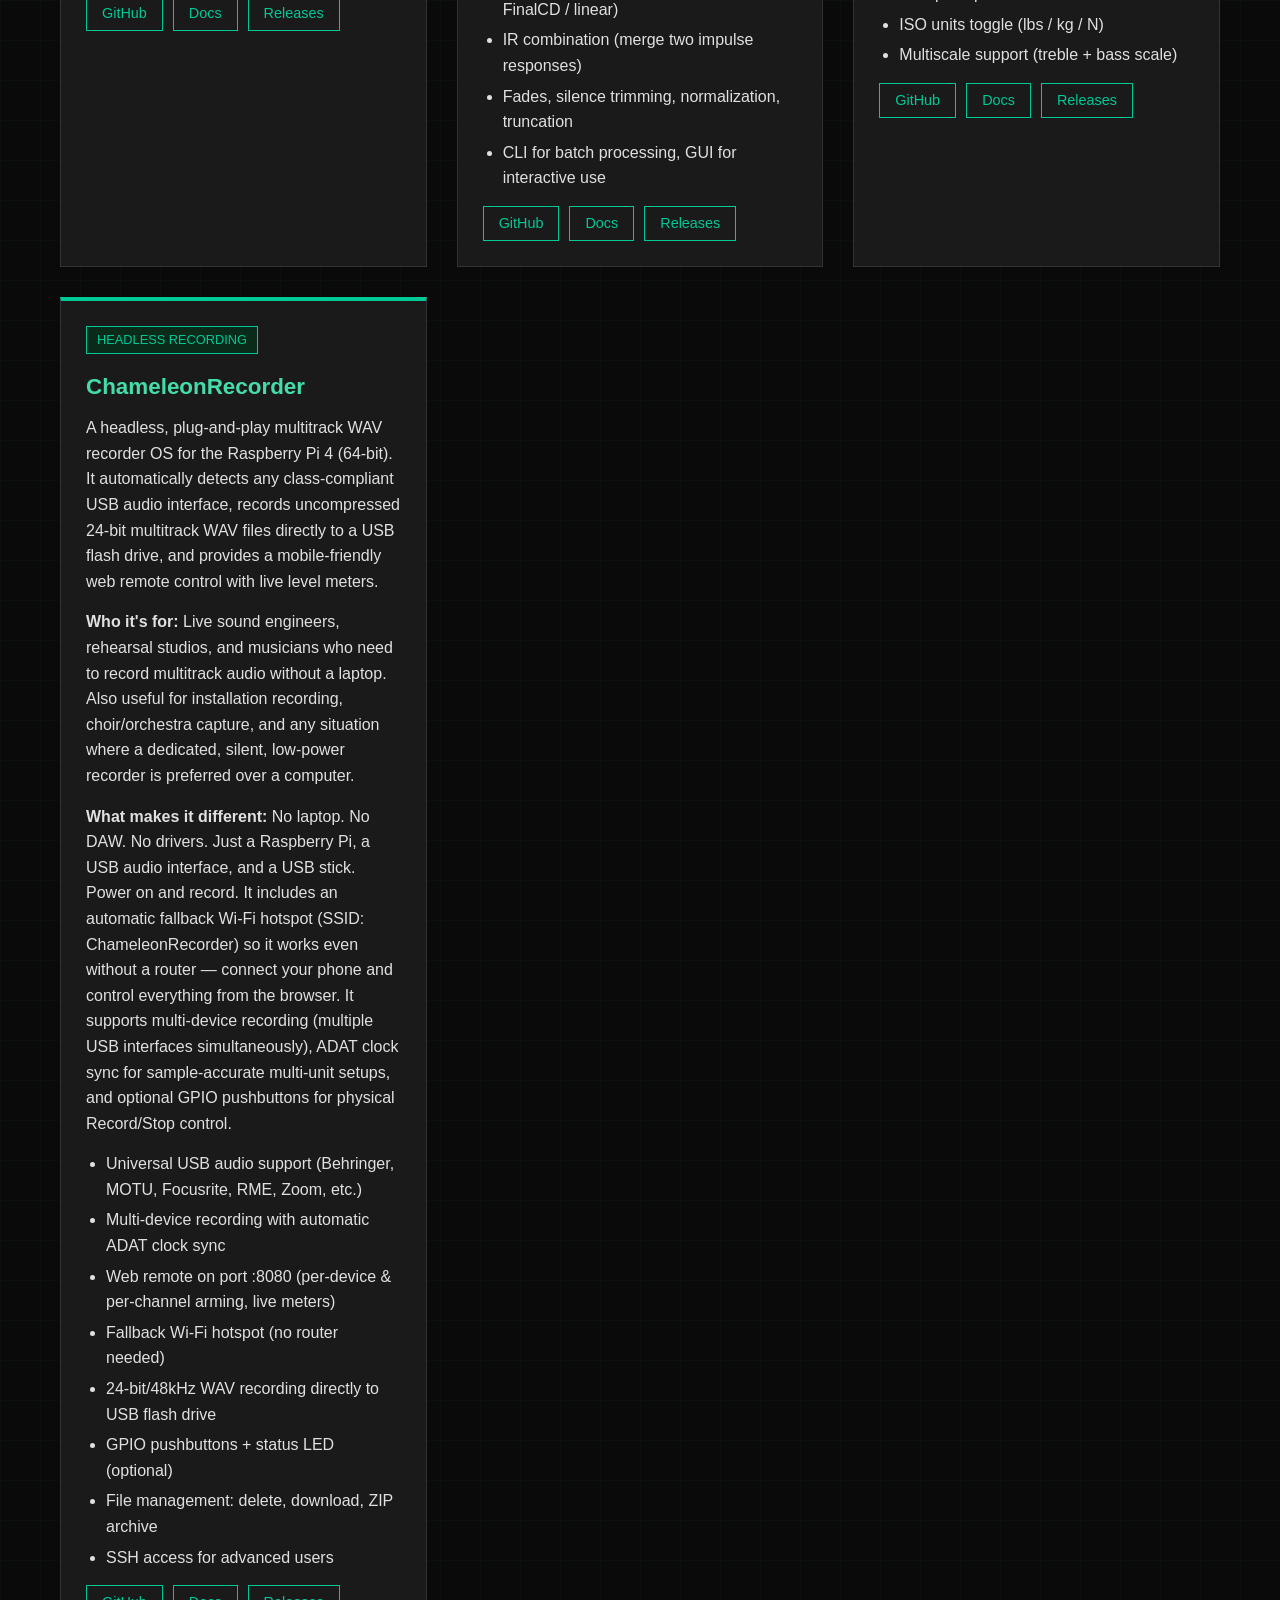
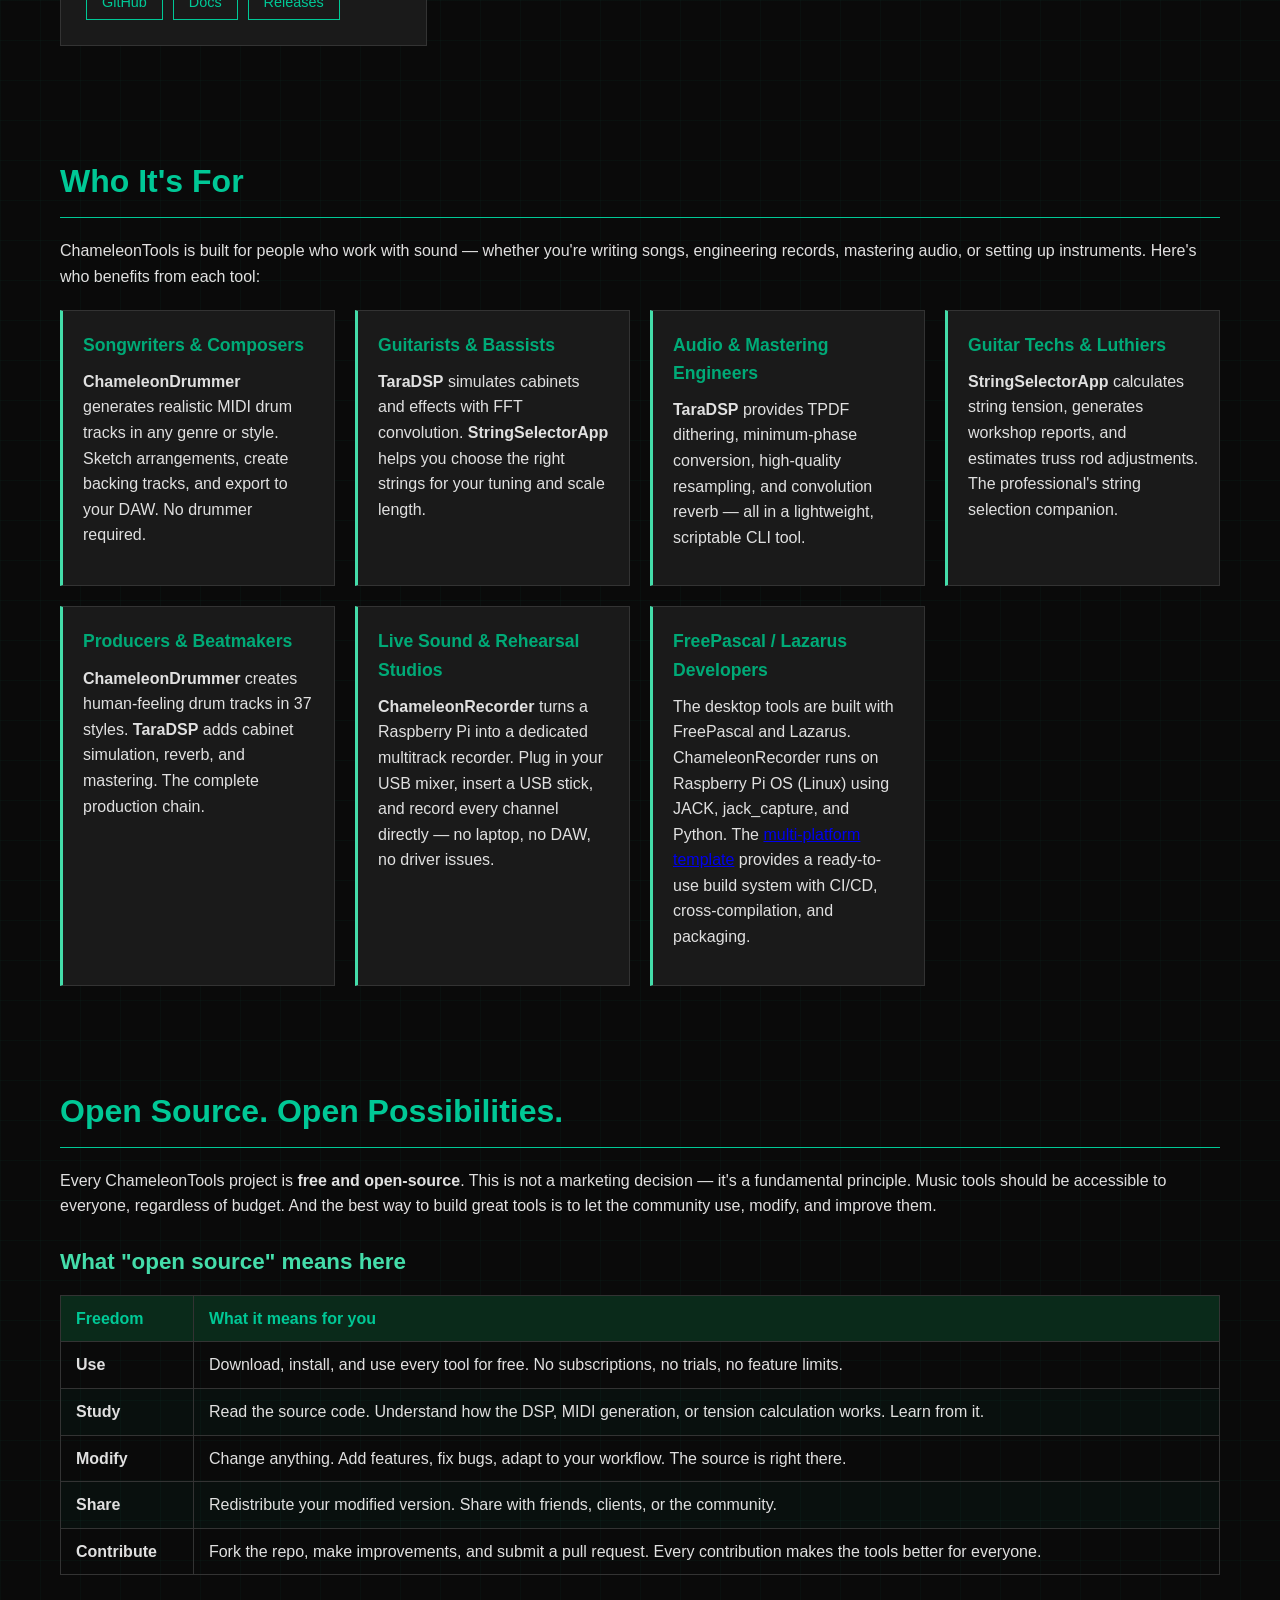
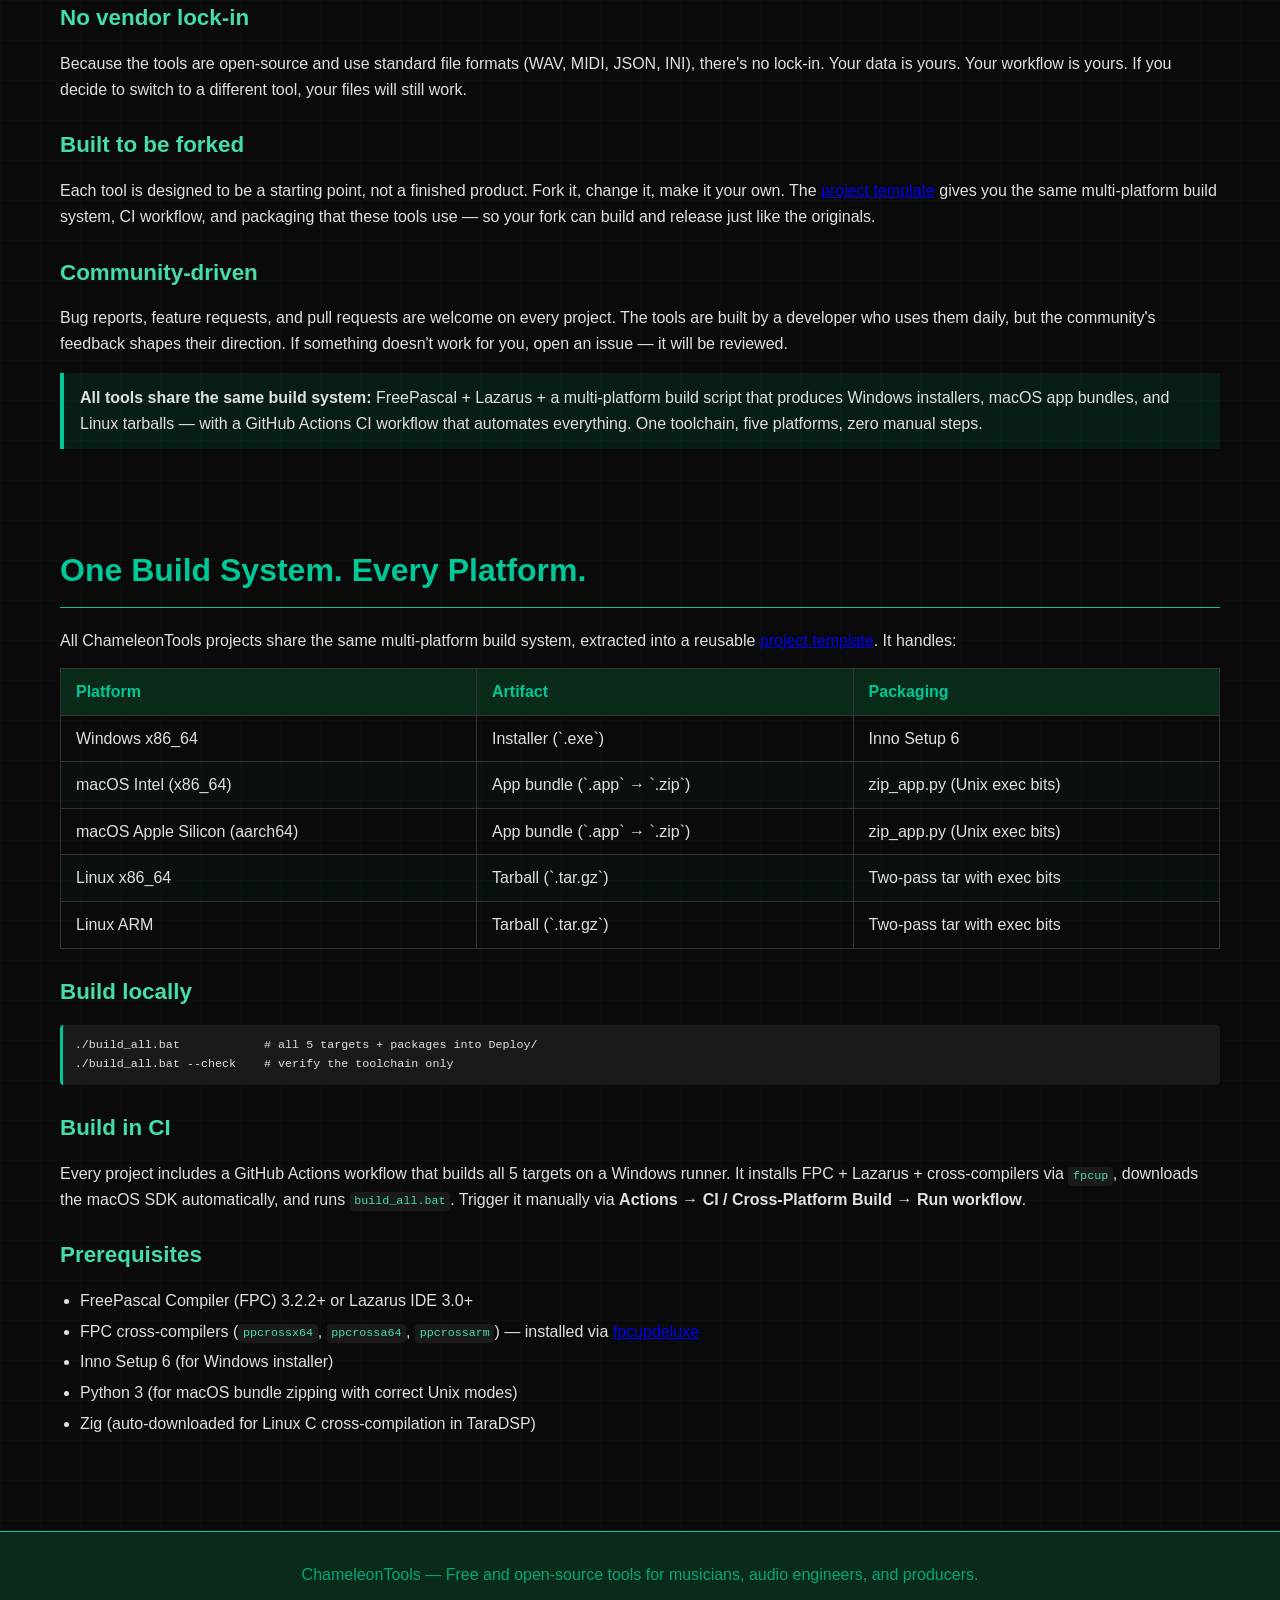
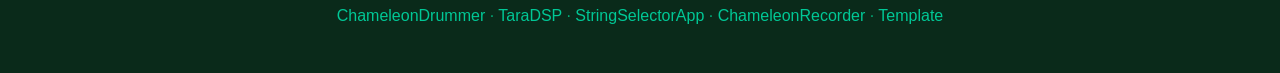
==== commit 8ecf4322: "Add DE language link to landing page nav" ====
--- a/docs/index.html
+++ b/docs/index.html
@@ -7,25 +7,26 @@
 <link rel="stylesheet" href="style.css">
   <style>
 .crossbar {
-  background: #0a0a0a;
-  border-bottom: 1px solid #222;
-  padding: 6px 20px;
+  background: #0d1117;
+  border-bottom: 1px solid #30363d;
+  padding: 10px 20px;
   text-align: center;
-  font-size: 0.75em;
+  font-size: 0.85em;
   letter-spacing: 0.5px;
 }
 .crossbar a {
-  color: #555;
+  color: #8b949e;
   text-decoration: none;
-  padding: 2px 6px;
+  padding: 4px 10px;
   transition: color 0.2s;
+  font-weight: 500;
 }
 .crossbar a:hover {
-  color: #00c896;
+  color: #58a6ff;
 }
 .crossbar-sep {
-  color: #333;
-  margin: 0 4px;
+  color: #30363d;
+  margin: 0 6px;
 }
 </style>
 </head>
@@ -53,6 +54,7 @@
       <a href="#audience">Who It's For</a>
       <a href="#opensource">Open Source</a>
       <a href="#build">Build System</a>
+      <a href="de/index.html">DE</a>
     </nav>
   </div>
 </header>
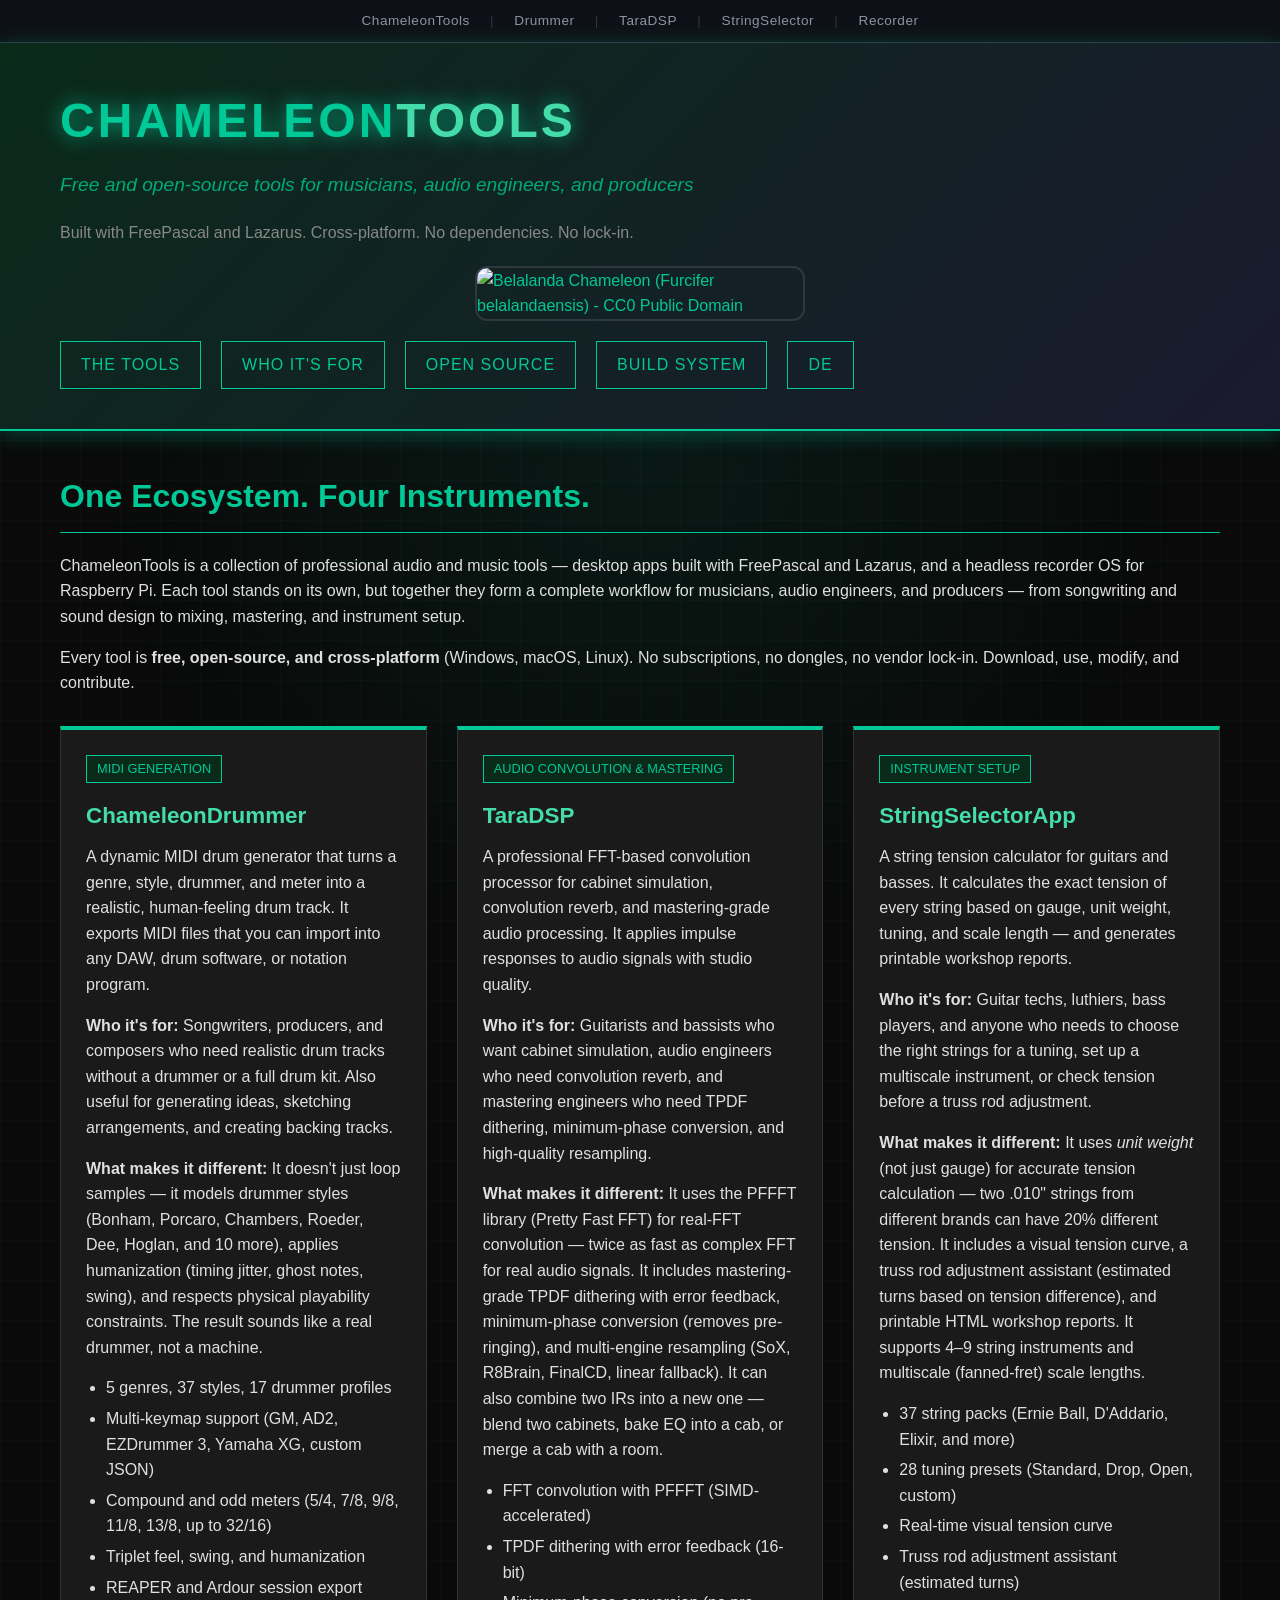
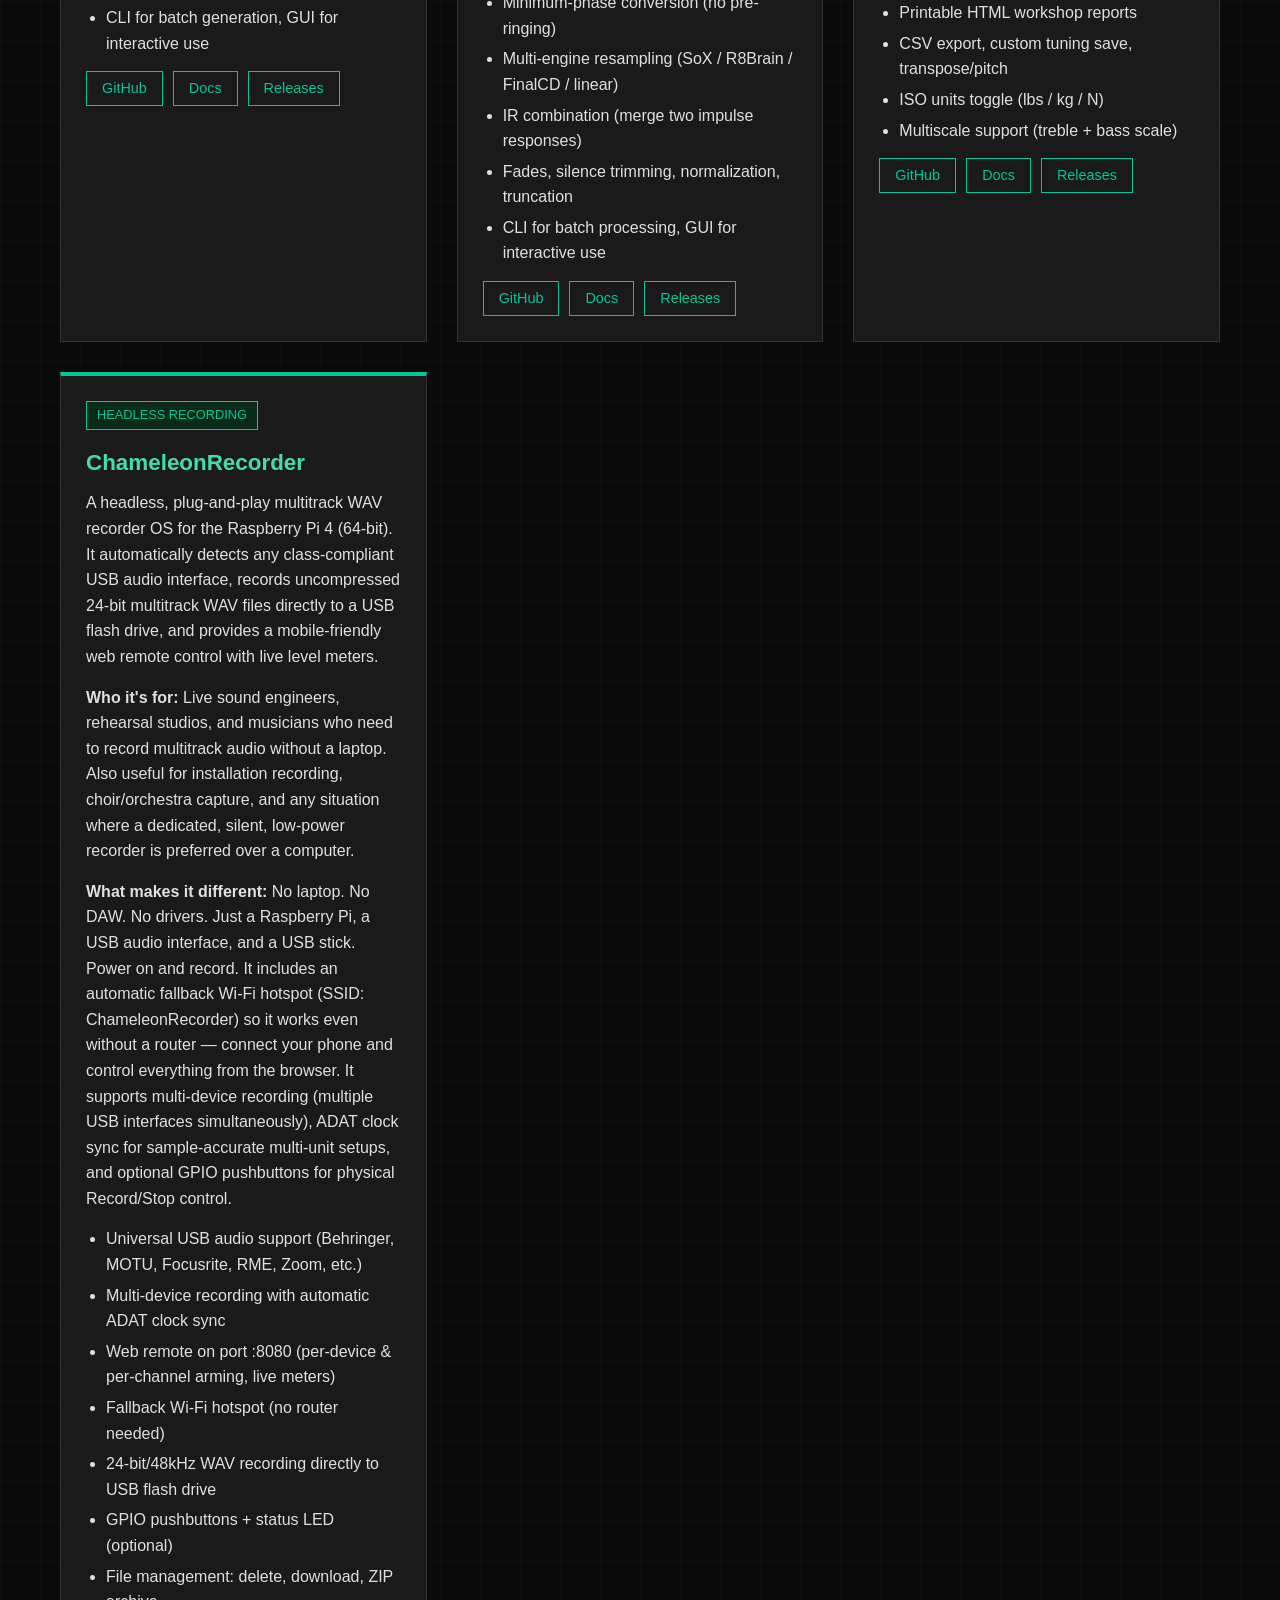
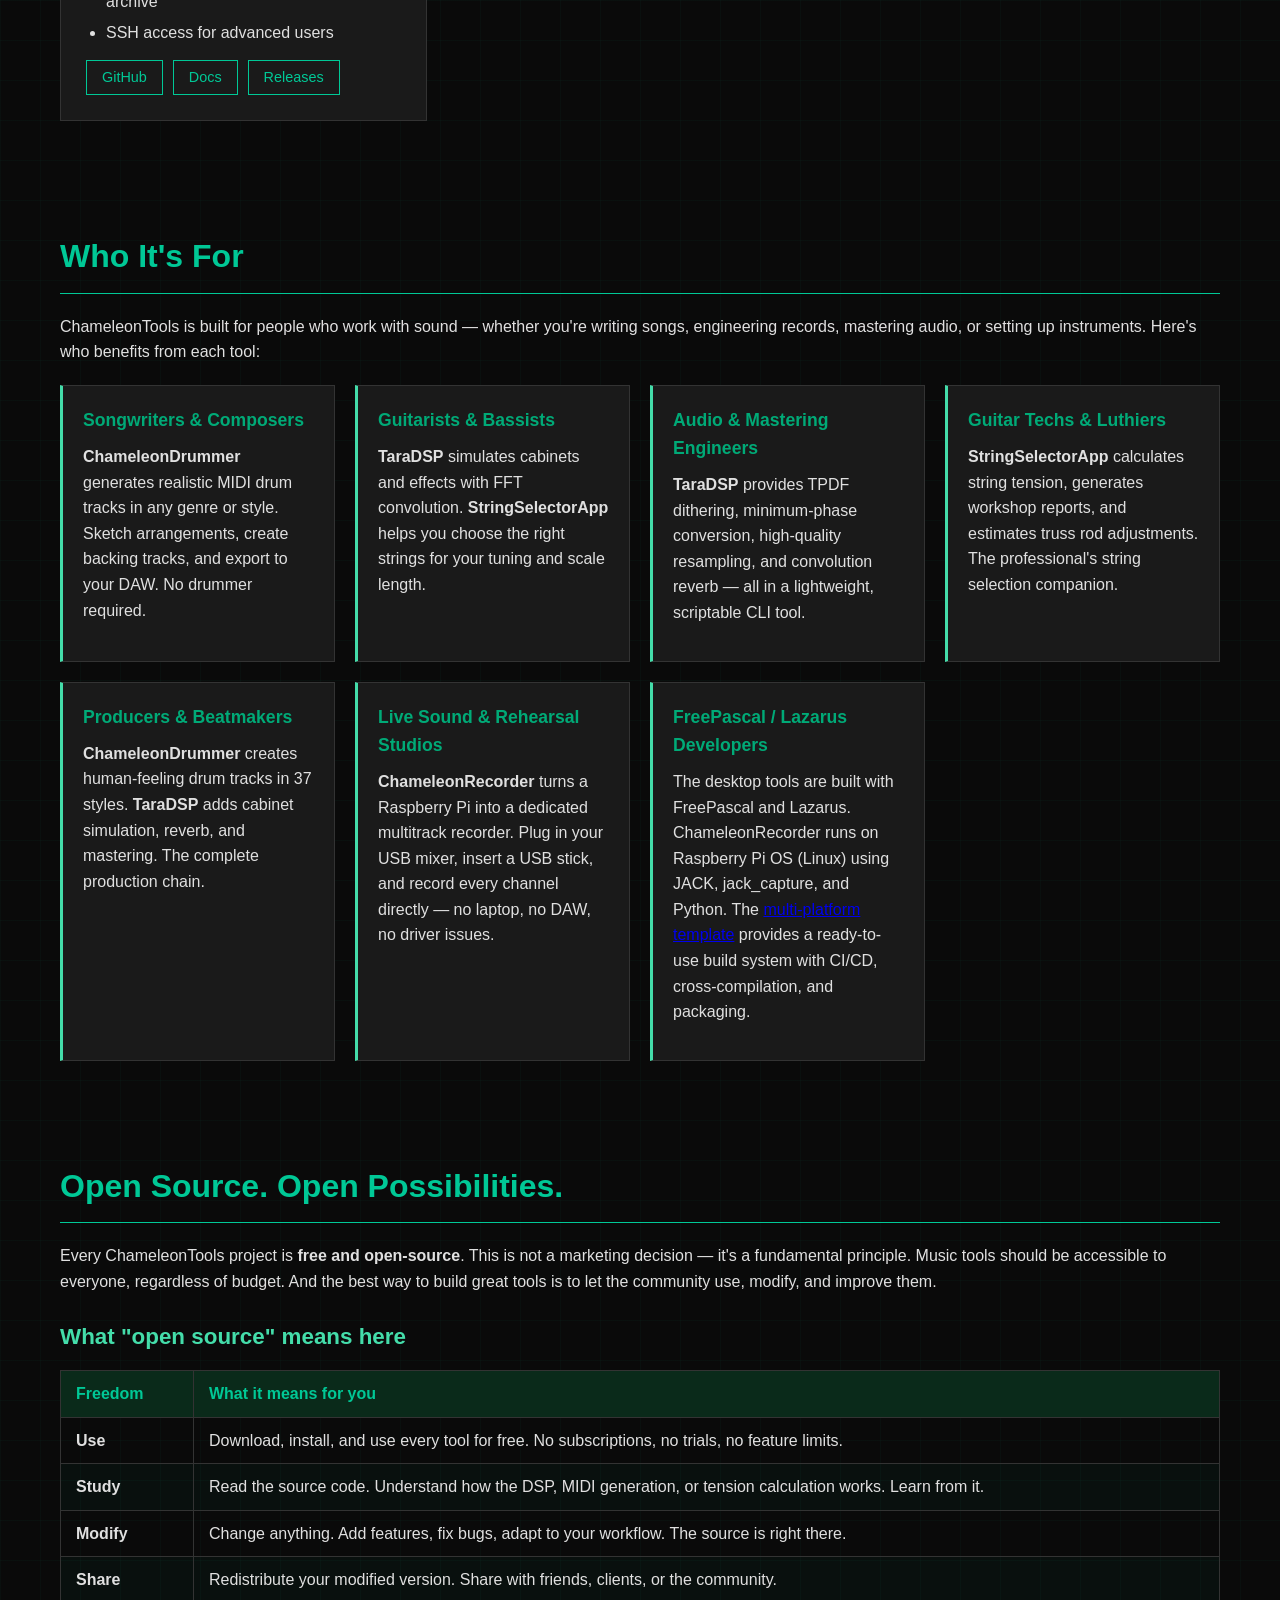
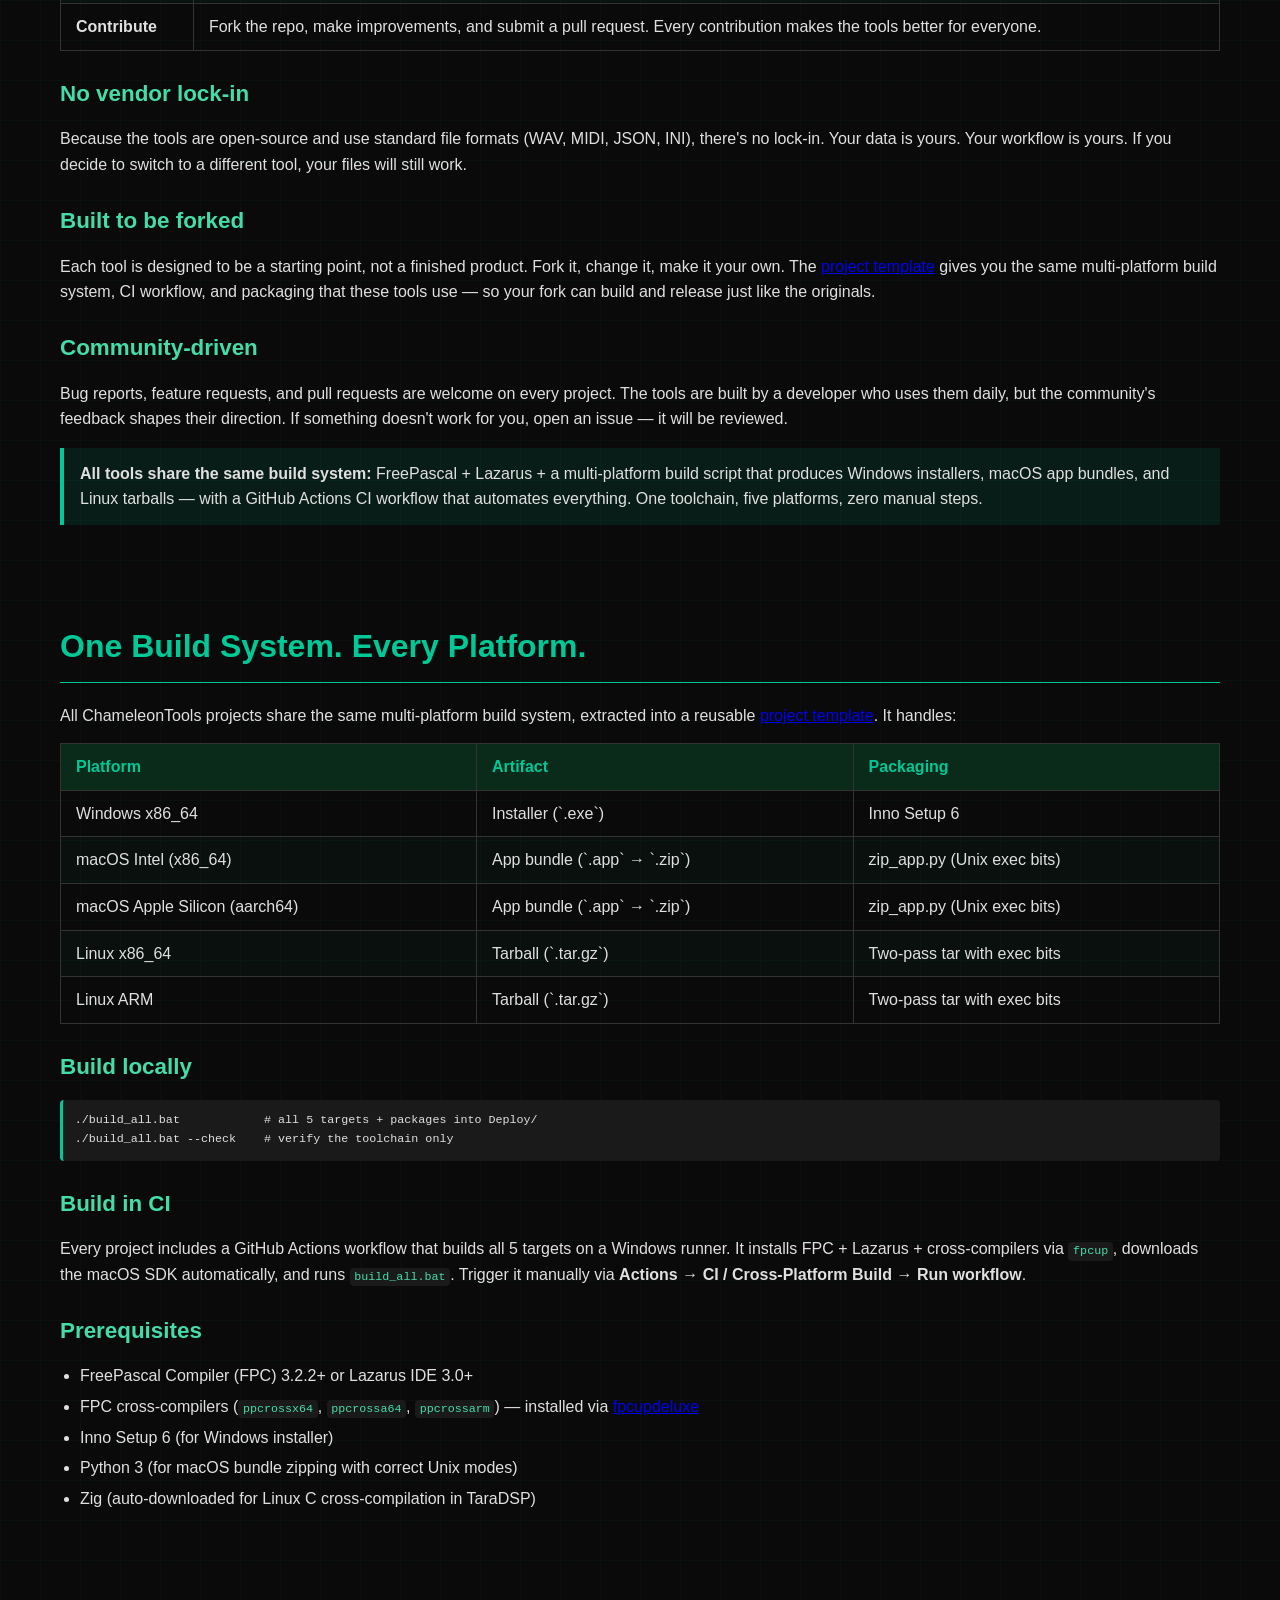
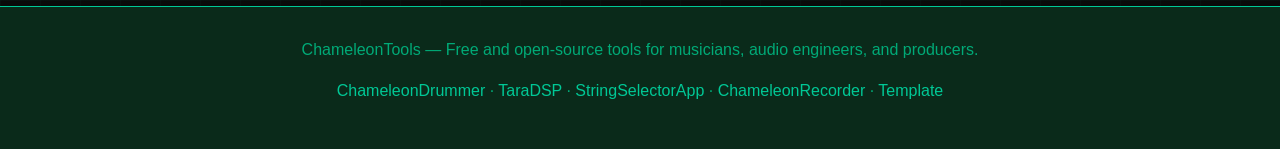
==== commit f840fbb2: "Add chameleon photo to landing page" ====
--- a/docs/index.html
+++ b/docs/index.html
@@ -49,6 +49,7 @@
     <h1>CHAMELEON<span class="accent">TOOLS</span></h1>
     <p class="subtitle">Free and open-source tools for musicians, audio engineers, and producers</p>
     <p class="tagline">Built with FreePascal and Lazarus. Cross-platform. No dependencies. No lock-in.</p>
+    <img src="https://upload.wikimedia.org/wikipedia/commons/thumb/6/6e/Belalanda_Chameleon%2C_Atsimo-Andrefana%2C_MG-TL%2C_MG_imported_from_iNaturalist_photo_526043081.jpg/330px-Belalanda_Chameleon%2C_Atsimo-Andrefana%2C_MG-TL%2C_MG_imported_from_iNaturalist_photo_526043081.jpg" alt="Belalanda Chameleon (Furcifer belalandaensis) - CC0 Public Domain" style="max-width:330px; border-radius:12px; margin:15px auto; display:block; border:2px solid #30363d;" />
     <nav>
       <a href="#tools">The Tools</a>
       <a href="#audience">Who It's For</a>
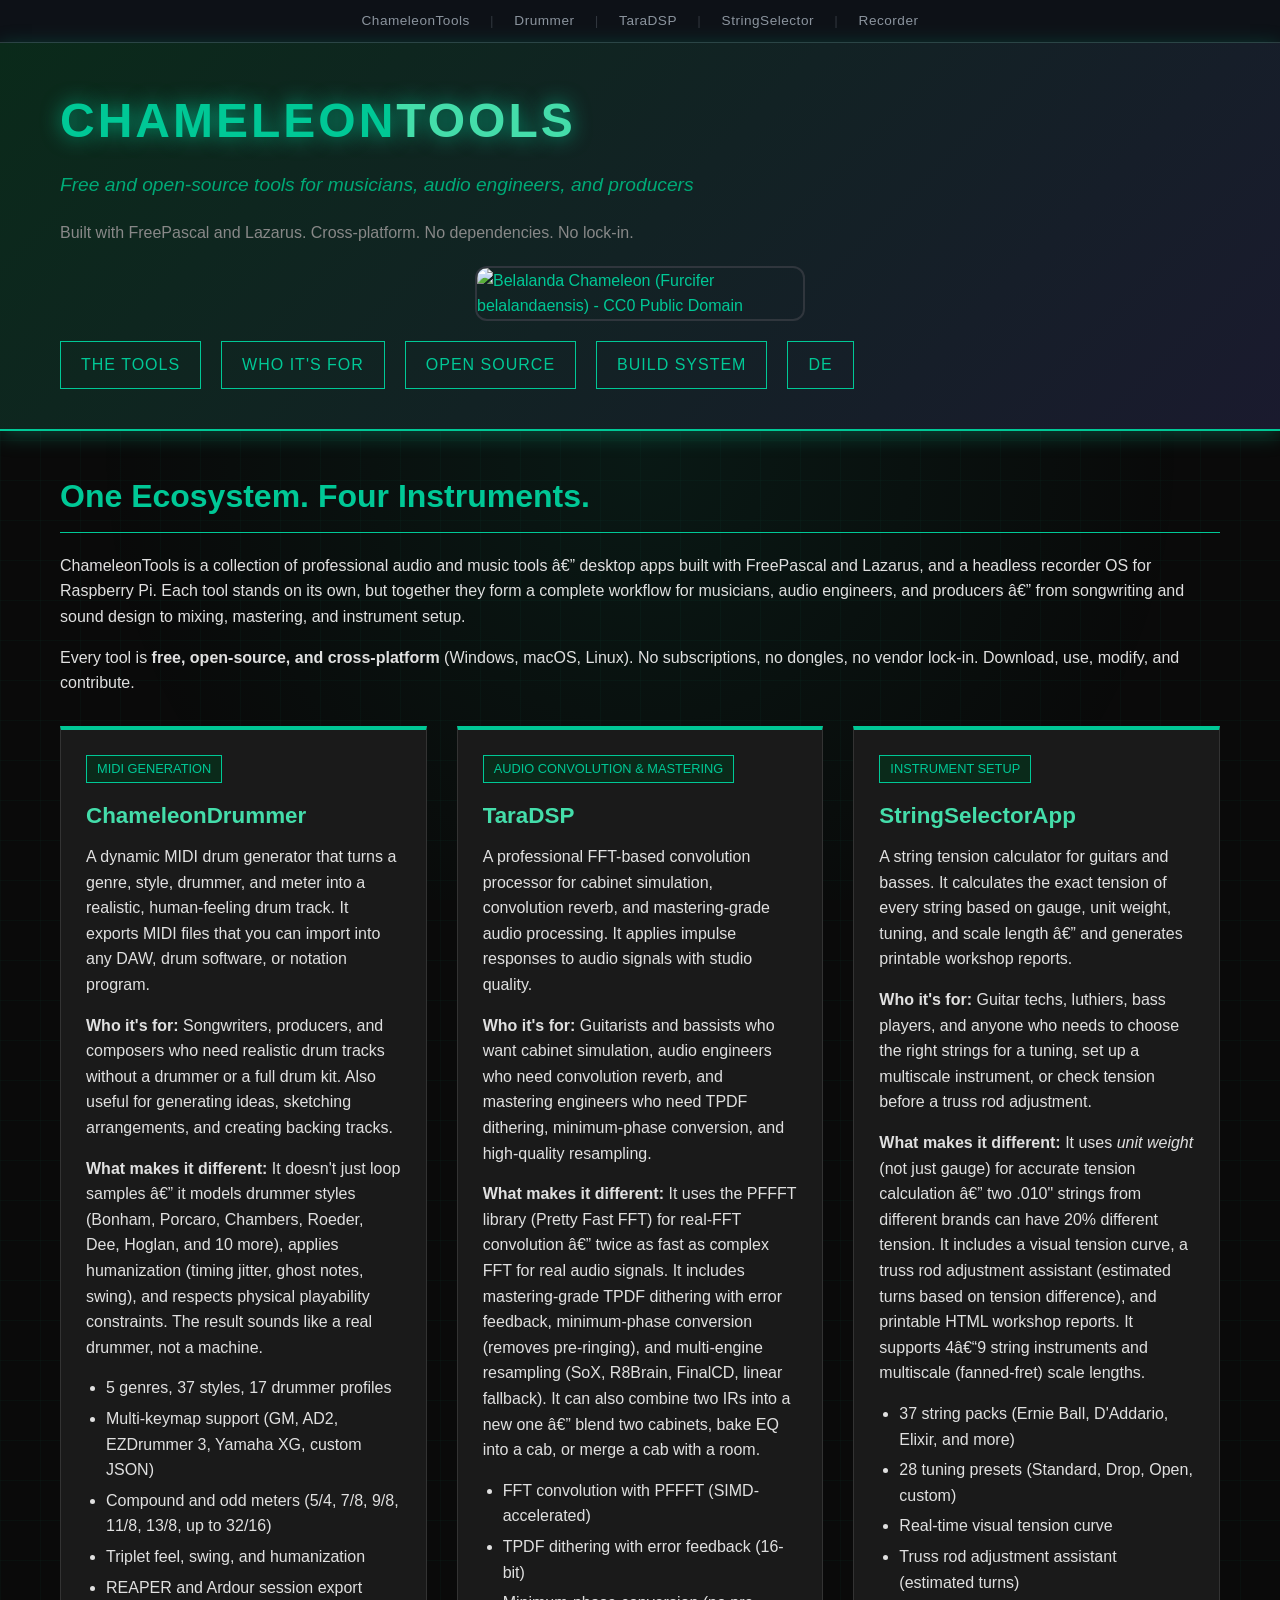
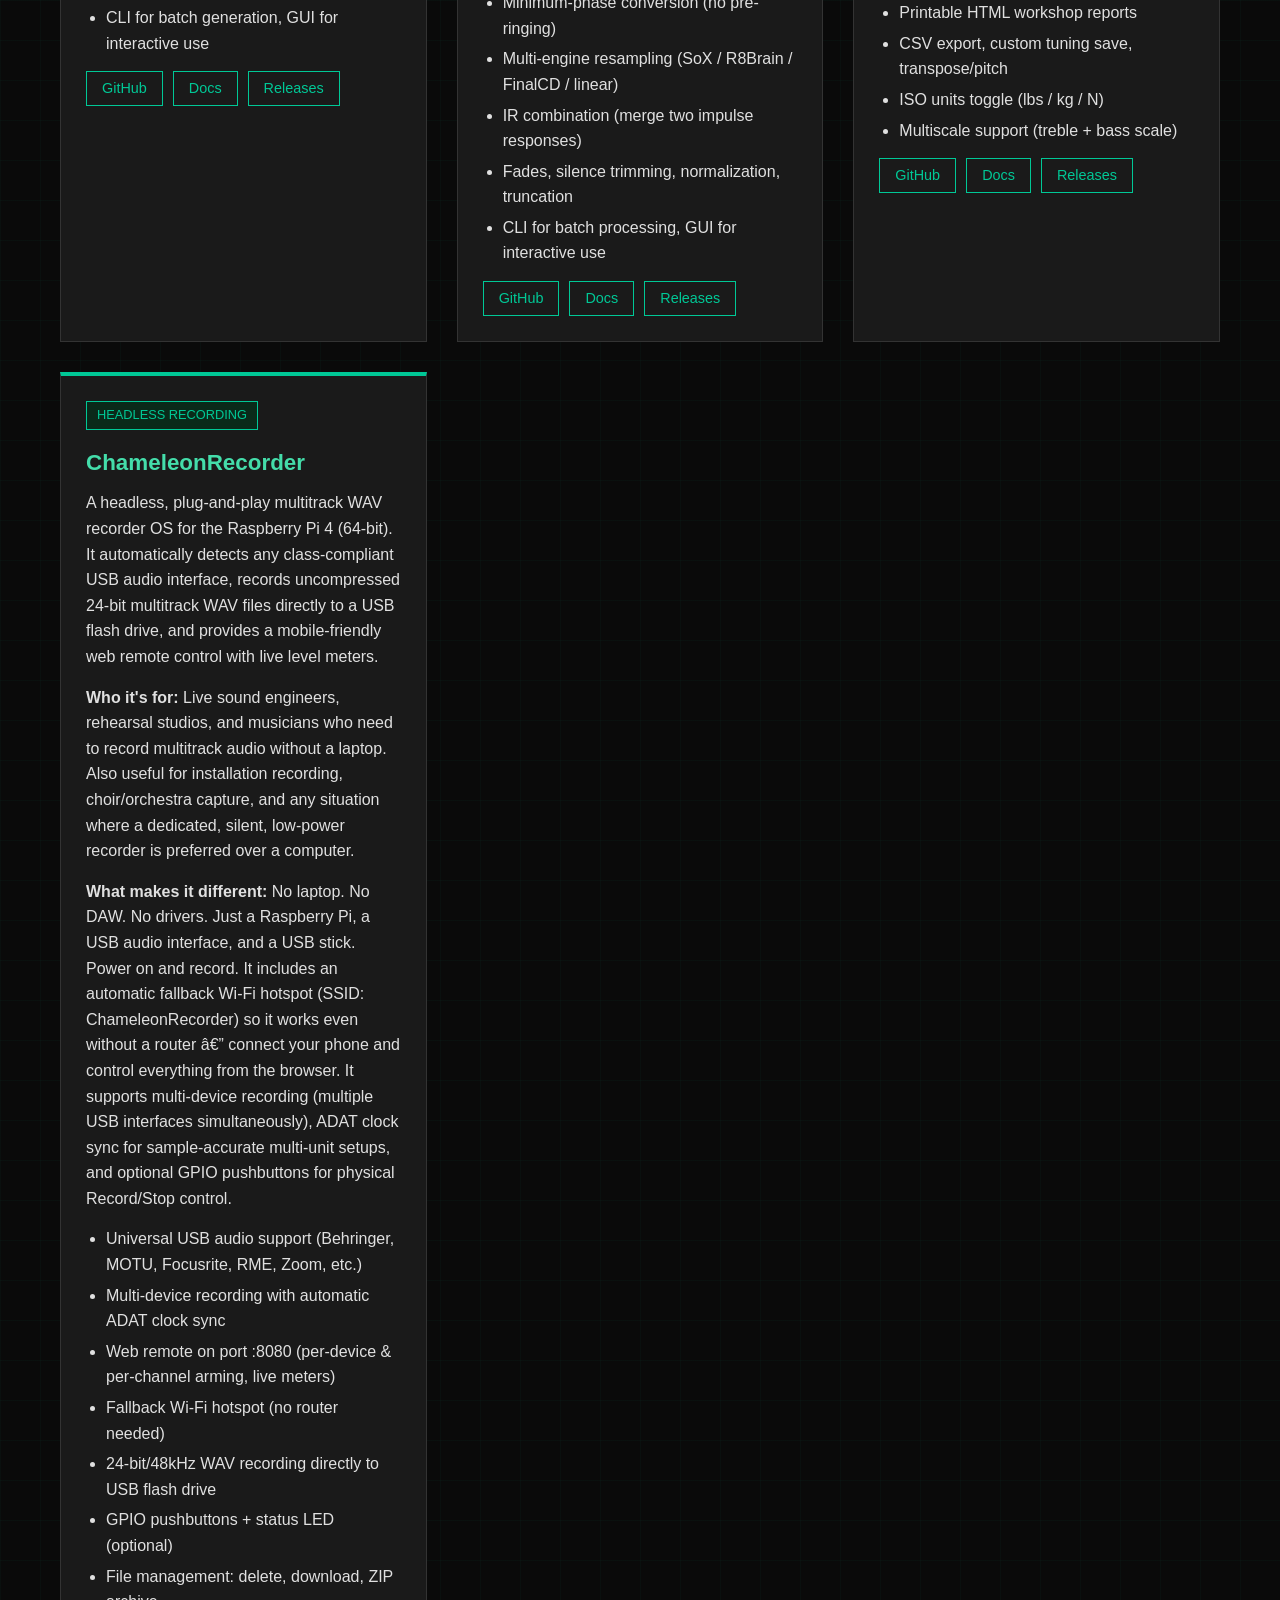
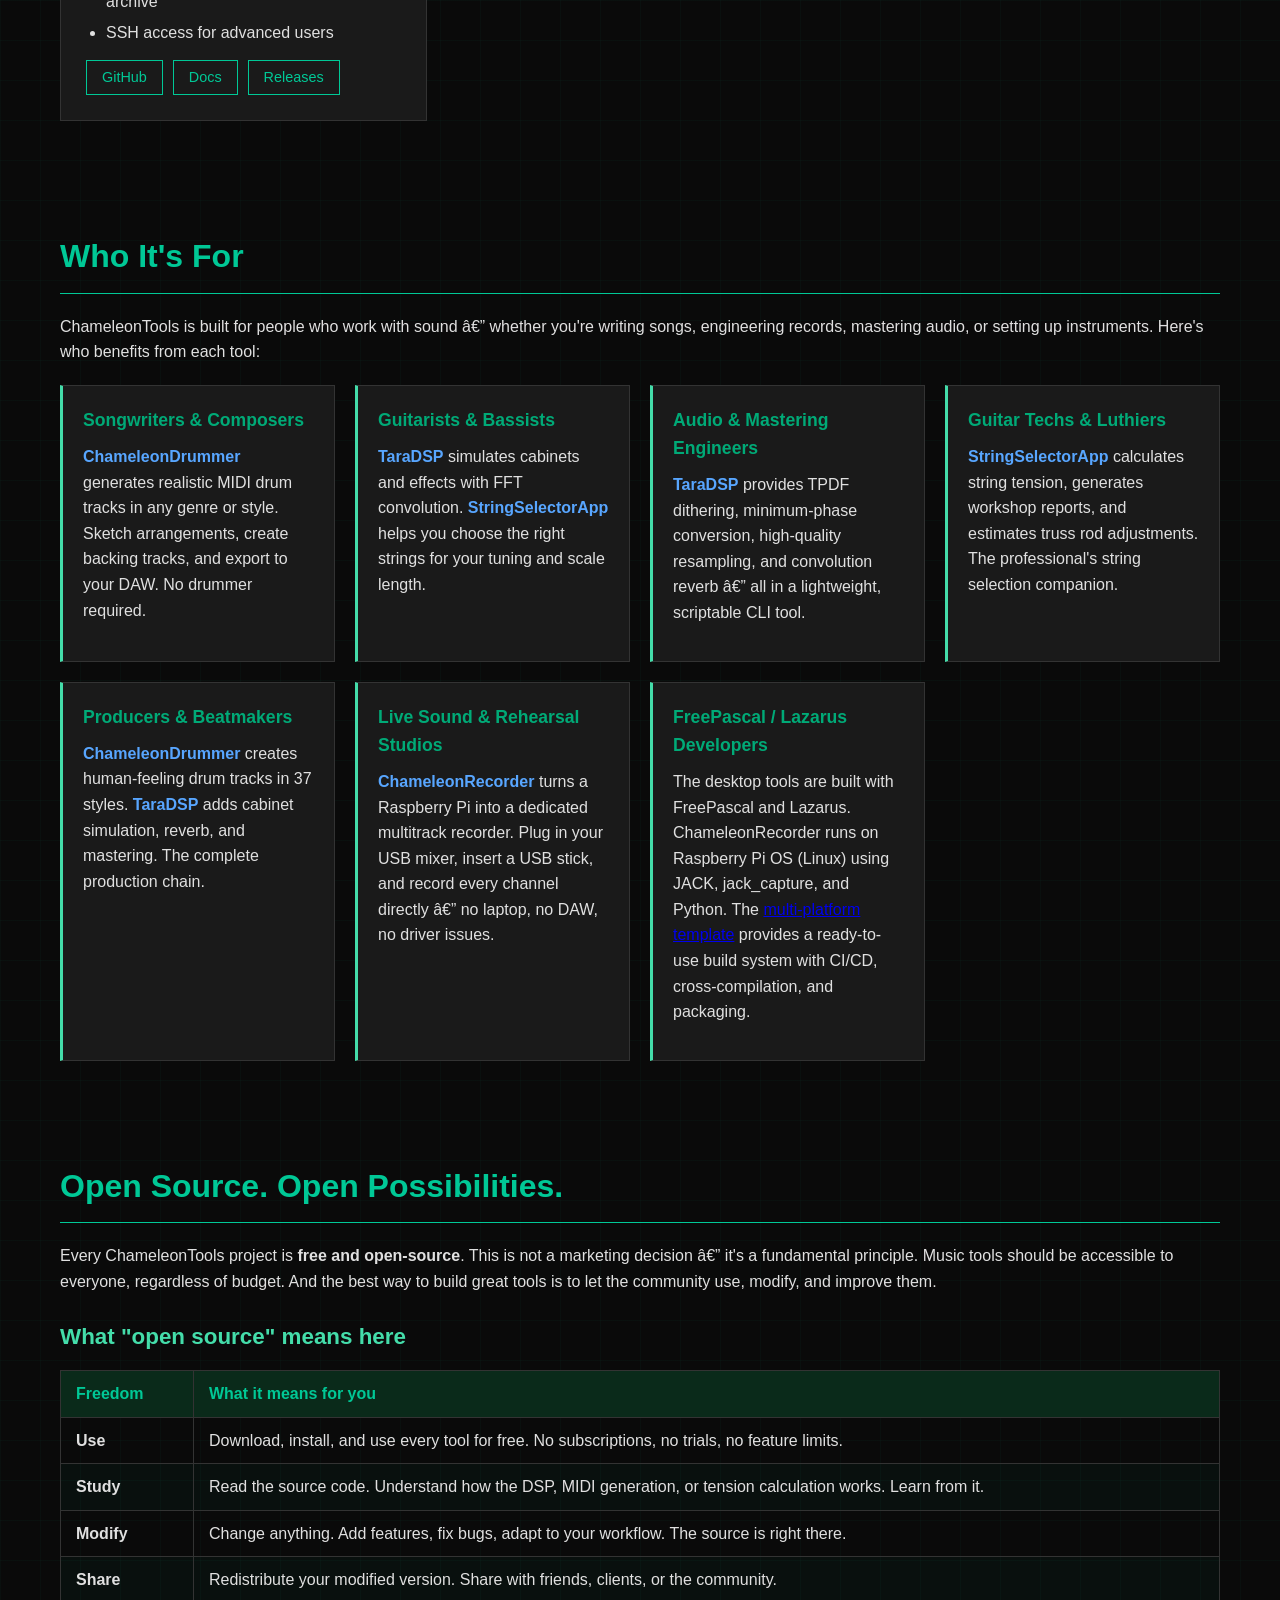
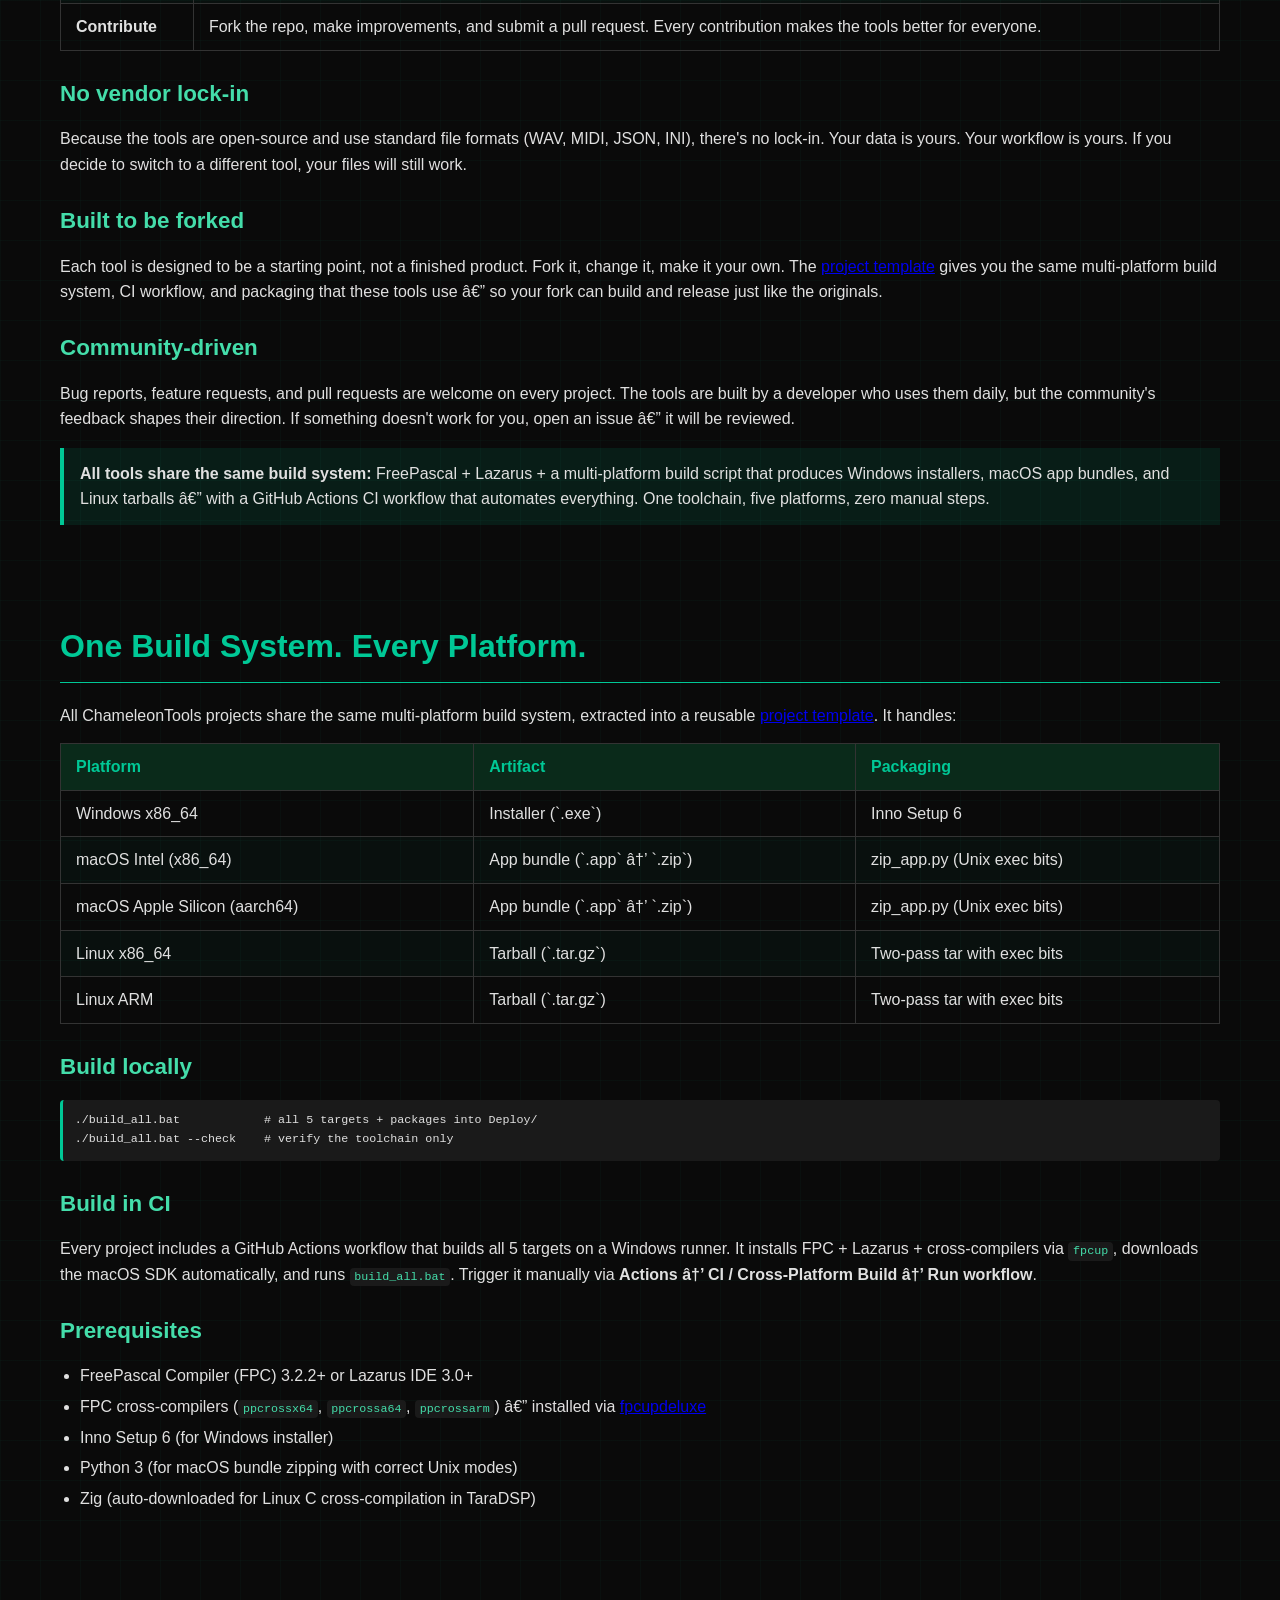
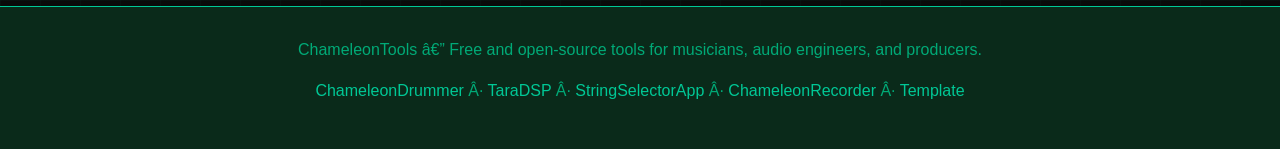
==== commit 0dacf57e: "Make all tool names on landing page clickable links" ====
--- a/docs/index.html
+++ b/docs/index.html
@@ -3,7 +3,7 @@
 <head>
 <meta charset="UTF-8">
 <meta name="viewport" content="width=device-width, initial-scale=1.0">
-<title>ChameleonTools — Free and Open Tools for Musicians, Audio Engineers & Producers</title>
+<title>ChameleonTools â€” Free and Open Tools for Musicians, Audio Engineers & Producers</title>
 <link rel="stylesheet" href="style.css">
   <style>
 .crossbar {
@@ -63,17 +63,17 @@
 <section>
   <div class="container">
     <h2>One Ecosystem. Four Instruments.</h2>
-    <p>ChameleonTools is a collection of professional audio and music tools — desktop apps built with FreePascal and Lazarus, and a headless recorder OS for Raspberry Pi. Each tool stands on its own, but together they form a complete workflow for musicians, audio engineers, and producers — from songwriting and sound design to mixing, mastering, and instrument setup.</p>
+    <p>ChameleonTools is a collection of professional audio and music tools â€” desktop apps built with FreePascal and Lazarus, and a headless recorder OS for Raspberry Pi. Each tool stands on its own, but together they form a complete workflow for musicians, audio engineers, and producers â€” from songwriting and sound design to mixing, mastering, and instrument setup.</p>
     <p>Every tool is <strong>free, open-source, and cross-platform</strong> (Windows, macOS, Linux). No subscriptions, no dongles, no vendor lock-in. Download, use, modify, and contribute.</p>
 
     <div class="tool-grid">
 
       <div class="tool-card">
         <span class="tool-tag">MIDI GENERATION</span>
-        <h3>ChameleonDrummer</h3>
+        <h3><a href="https://smallbutfine.github.io/ChameleonDrummer/" style="color:inherit; text-decoration:none;">ChameleonDrummer</a></h3>
         <p>A dynamic MIDI drum generator that turns a genre, style, drummer, and meter into a realistic, human-feeling drum track. It exports MIDI files that you can import into any DAW, drum software, or notation program.</p>
         <p><strong>Who it's for:</strong> Songwriters, producers, and composers who need realistic drum tracks without a drummer or a full drum kit. Also useful for generating ideas, sketching arrangements, and creating backing tracks.</p>
-        <p><strong>What makes it different:</strong> It doesn't just loop samples — it models drummer styles (Bonham, Porcaro, Chambers, Roeder, Dee, Hoglan, and 10 more), applies humanization (timing jitter, ghost notes, swing), and respects physical playability constraints. The result sounds like a real drummer, not a machine.</p>
+        <p><strong>What makes it different:</strong> It doesn't just loop samples â€” it models drummer styles (Bonham, Porcaro, Chambers, Roeder, Dee, Hoglan, and 10 more), applies humanization (timing jitter, ghost notes, swing), and respects physical playability constraints. The result sounds like a real drummer, not a machine.</p>
         <ul>
           <li>5 genres, 37 styles, 17 drummer profiles</li>
           <li>Multi-keymap support (GM, AD2, EZDrummer 3, Yamaha XG, custom JSON)</li>
@@ -91,10 +91,10 @@
 
       <div class="tool-card">
         <span class="tool-tag">AUDIO CONVOLUTION & MASTERING</span>
-        <h3>TaraDSP</h3>
+        <h3><a href="https://smallbutfine.github.io/TaraDSP/" style="color:inherit; text-decoration:none;">TaraDSP</a></h3>
         <p>A professional FFT-based convolution processor for cabinet simulation, convolution reverb, and mastering-grade audio processing. It applies impulse responses to audio signals with studio quality.</p>
         <p><strong>Who it's for:</strong> Guitarists and bassists who want cabinet simulation, audio engineers who need convolution reverb, and mastering engineers who need TPDF dithering, minimum-phase conversion, and high-quality resampling.</p>
-        <p><strong>What makes it different:</strong> It uses the PFFFT library (Pretty Fast FFT) for real-FFT convolution — twice as fast as complex FFT for real audio signals. It includes mastering-grade TPDF dithering with error feedback, minimum-phase conversion (removes pre-ringing), and multi-engine resampling (SoX, R8Brain, FinalCD, linear fallback). It can also combine two IRs into a new one — blend two cabinets, bake EQ into a cab, or merge a cab with a room.</p>
+        <p><strong>What makes it different:</strong> It uses the PFFFT library (Pretty Fast FFT) for real-FFT convolution â€” twice as fast as complex FFT for real audio signals. It includes mastering-grade TPDF dithering with error feedback, minimum-phase conversion (removes pre-ringing), and multi-engine resampling (SoX, R8Brain, FinalCD, linear fallback). It can also combine two IRs into a new one â€” blend two cabinets, bake EQ into a cab, or merge a cab with a room.</p>
         <ul>
           <li>FFT convolution with PFFFT (SIMD-accelerated)</li>
           <li>TPDF dithering with error feedback (16-bit)</li>
@@ -113,10 +113,10 @@
 
       <div class="tool-card">
         <span class="tool-tag">INSTRUMENT SETUP</span>
-        <h3>StringSelectorApp</h3>
-        <p>A string tension calculator for guitars and basses. It calculates the exact tension of every string based on gauge, unit weight, tuning, and scale length — and generates printable workshop reports.</p>
+        <h3><a href="https://smallbutfine.github.io/stringselectorapp/" style="color:inherit; text-decoration:none;">StringSelectorApp</a></h3>
+        <p>A string tension calculator for guitars and basses. It calculates the exact tension of every string based on gauge, unit weight, tuning, and scale length â€” and generates printable workshop reports.</p>
         <p><strong>Who it's for:</strong> Guitar techs, luthiers, bass players, and anyone who needs to choose the right strings for a tuning, set up a multiscale instrument, or check tension before a truss rod adjustment.</p>
-        <p><strong>What makes it different:</strong> It uses <em>unit weight</em> (not just gauge) for accurate tension calculation — two .010" strings from different brands can have 20% different tension. It includes a visual tension curve, a truss rod adjustment assistant (estimated turns based on tension difference), and printable HTML workshop reports. It supports 4–9 string instruments and multiscale (fanned-fret) scale lengths.</p>
+        <p><strong>What makes it different:</strong> It uses <em>unit weight</em> (not just gauge) for accurate tension calculation â€” two .010" strings from different brands can have 20% different tension. It includes a visual tension curve, a truss rod adjustment assistant (estimated turns based on tension difference), and printable HTML workshop reports. It supports 4â€“9 string instruments and multiscale (fanned-fret) scale lengths.</p>
         <ul>
           <li>37 string packs (Ernie Ball, D'Addario, Elixir, and more)</li>
           <li>28 tuning presets (Standard, Drop, Open, custom)</li>
@@ -137,10 +137,10 @@
 
       <div class="tool-card">
         <span class="tool-tag">HEADLESS RECORDING</span>
-        <h3>ChameleonRecorder</h3>
+        <h3><a href="https://smallbutfine.github.io/ChameleonRecorder/" style="color:inherit; text-decoration:none;">ChameleonRecorder</a></h3>
         <p>A headless, plug-and-play multitrack WAV recorder OS for the Raspberry Pi 4 (64-bit). It automatically detects any class-compliant USB audio interface, records uncompressed 24-bit multitrack WAV files directly to a USB flash drive, and provides a mobile-friendly web remote control with live level meters.</p>
         <p><strong>Who it's for:</strong> Live sound engineers, rehearsal studios, and musicians who need to record multitrack audio without a laptop. Also useful for installation recording, choir/orchestra capture, and any situation where a dedicated, silent, low-power recorder is preferred over a computer.</p>
-        <p><strong>What makes it different:</strong> No laptop. No DAW. No drivers. Just a Raspberry Pi, a USB audio interface, and a USB stick. Power on and record. It includes an automatic fallback Wi-Fi hotspot (SSID: ChameleonRecorder) so it works even without a router — connect your phone and control everything from the browser. It supports multi-device recording (multiple USB interfaces simultaneously), ADAT clock sync for sample-accurate multi-unit setups, and optional GPIO pushbuttons for physical Record/Stop control.</p>
+        <p><strong>What makes it different:</strong> No laptop. No DAW. No drivers. Just a Raspberry Pi, a USB audio interface, and a USB stick. Power on and record. It includes an automatic fallback Wi-Fi hotspot (SSID: ChameleonRecorder) so it works even without a router â€” connect your phone and control everything from the browser. It supports multi-device recording (multiple USB interfaces simultaneously), ADAT clock sync for sample-accurate multi-unit setups, and optional GPIO pushbuttons for physical Record/Stop control.</p>
         <ul>
           <li>Universal USB audio support (Behringer, MOTU, Focusrite, RME, Zoom, etc.)</li>
           <li>Multi-device recording with automatic ADAT clock sync</li>
@@ -165,32 +165,32 @@
 <section id="audience">
   <div class="container">
     <h2>Who It's For</h2>
-    <p>ChameleonTools is built for people who work with sound — whether you're writing songs, engineering records, mastering audio, or setting up instruments. Here's who benefits from each tool:</p>
+    <p>ChameleonTools is built for people who work with sound â€” whether you're writing songs, engineering records, mastering audio, or setting up instruments. Here's who benefits from each tool:</p>
 
     <div class="audience-grid">
       <div class="audience-card">
         <h4>Songwriters & Composers</h4>
-        <p><strong>ChameleonDrummer</strong> generates realistic MIDI drum tracks in any genre or style. Sketch arrangements, create backing tracks, and export to your DAW. No drummer required.</p>
+        <p><strong><a href="https://smallbutfine.github.io/ChameleonDrummer/" style="color:#58a6ff; text-decoration:none;">ChameleonDrummer</a></strong> generates realistic MIDI drum tracks in any genre or style. Sketch arrangements, create backing tracks, and export to your DAW. No drummer required.</p>
       </div>
       <div class="audience-card">
         <h4>Guitarists & Bassists</h4>
-        <p><strong>TaraDSP</strong> simulates cabinets and effects with FFT convolution. <strong>StringSelectorApp</strong> helps you choose the right strings for your tuning and scale length.</p>
+        <p><strong><a href="https://smallbutfine.github.io/TaraDSP/" style="color:#58a6ff; text-decoration:none;">TaraDSP</a></strong> simulates cabinets and effects with FFT convolution. <strong><a href="https://smallbutfine.github.io/stringselectorapp/" style="color:#58a6ff; text-decoration:none;">StringSelectorApp</a></strong> helps you choose the right strings for your tuning and scale length.</p>
       </div>
       <div class="audience-card">
         <h4>Audio & Mastering Engineers</h4>
-        <p><strong>TaraDSP</strong> provides TPDF dithering, minimum-phase conversion, high-quality resampling, and convolution reverb — all in a lightweight, scriptable CLI tool.</p>
+        <p><strong><a href="https://smallbutfine.github.io/TaraDSP/" style="color:#58a6ff; text-decoration:none;">TaraDSP</a></strong> provides TPDF dithering, minimum-phase conversion, high-quality resampling, and convolution reverb â€” all in a lightweight, scriptable CLI tool.</p>
       </div>
       <div class="audience-card">
         <h4>Guitar Techs & Luthiers</h4>
-        <p><strong>StringSelectorApp</strong> calculates string tension, generates workshop reports, and estimates truss rod adjustments. The professional's string selection companion.</p>
+        <p><strong><a href="https://smallbutfine.github.io/stringselectorapp/" style="color:#58a6ff; text-decoration:none;">StringSelectorApp</a></strong> calculates string tension, generates workshop reports, and estimates truss rod adjustments. The professional's string selection companion.</p>
       </div>
       <div class="audience-card">
         <h4>Producers & Beatmakers</h4>
-        <p><strong>ChameleonDrummer</strong> creates human-feeling drum tracks in 37 styles. <strong>TaraDSP</strong> adds cabinet simulation, reverb, and mastering. The complete production chain.</p>
+        <p><strong><a href="https://smallbutfine.github.io/ChameleonDrummer/" style="color:#58a6ff; text-decoration:none;">ChameleonDrummer</a></strong> creates human-feeling drum tracks in 37 styles. <strong><a href="https://smallbutfine.github.io/TaraDSP/" style="color:#58a6ff; text-decoration:none;">TaraDSP</a></strong> adds cabinet simulation, reverb, and mastering. The complete production chain.</p>
       </div>
       <div class="audience-card">
         <h4>Live Sound & Rehearsal Studios</h4>
-        <p><strong>ChameleonRecorder</strong> turns a Raspberry Pi into a dedicated multitrack recorder. Plug in your USB mixer, insert a USB stick, and record every channel directly — no laptop, no DAW, no driver issues.</p>
+        <p><strong><a href="https://smallbutfine.github.io/ChameleonRecorder/" style="color:#58a6ff; text-decoration:none;">ChameleonRecorder</a></strong> turns a Raspberry Pi into a dedicated multitrack recorder. Plug in your USB mixer, insert a USB stick, and record every channel directly â€” no laptop, no DAW, no driver issues.</p>
       </div>
       <div class="audience-card">
         <h4>FreePascal / Lazarus Developers</h4>
@@ -203,7 +203,7 @@
 <section id="opensource">
   <div class="container">
     <h2>Open Source. Open Possibilities.</h2>
-    <p>Every ChameleonTools project is <strong>free and open-source</strong>. This is not a marketing decision — it's a fundamental principle. Music tools should be accessible to everyone, regardless of budget. And the best way to build great tools is to let the community use, modify, and improve them.</p>
+    <p>Every ChameleonTools project is <strong>free and open-source</strong>. This is not a marketing decision â€” it's a fundamental principle. Music tools should be accessible to everyone, regardless of budget. And the best way to build great tools is to let the community use, modify, and improve them.</p>
 
     <h3>What "open source" means here</h3>
     <table>
@@ -221,13 +221,13 @@
     <p>Because the tools are open-source and use standard file formats (WAV, MIDI, JSON, INI), there's no lock-in. Your data is yours. Your workflow is yours. If you decide to switch to a different tool, your files will still work.</p>
 
     <h3>Built to be forked</h3>
-    <p>Each tool is designed to be a starting point, not a finished product. Fork it, change it, make it your own. The <a href="https://github.com/smallbutfine/fpc-lazarus-multiplatform-template">project template</a> gives you the same multi-platform build system, CI workflow, and packaging that these tools use — so your fork can build and release just like the originals.</p>
+    <p>Each tool is designed to be a starting point, not a finished product. Fork it, change it, make it your own. The <a href="https://github.com/smallbutfine/fpc-lazarus-multiplatform-template">project template</a> gives you the same multi-platform build system, CI workflow, and packaging that these tools use â€” so your fork can build and release just like the originals.</p>
 
     <h3>Community-driven</h3>
-    <p>Bug reports, feature requests, and pull requests are welcome on every project. The tools are built by a developer who uses them daily, but the community's feedback shapes their direction. If something doesn't work for you, open an issue — it will be reviewed.</p>
+    <p>Bug reports, feature requests, and pull requests are welcome on every project. The tools are built by a developer who uses them daily, but the community's feedback shapes their direction. If something doesn't work for you, open an issue â€” it will be reviewed.</p>
 
     <div class="note">
-      <strong>All tools share the same build system:</strong> FreePascal + Lazarus + a multi-platform build script that produces Windows installers, macOS app bundles, and Linux tarballs — with a GitHub Actions CI workflow that automates everything. One toolchain, five platforms, zero manual steps.
+      <strong>All tools share the same build system:</strong> FreePascal + Lazarus + a multi-platform build script that produces Windows installers, macOS app bundles, and Linux tarballs â€” with a GitHub Actions CI workflow that automates everything. One toolchain, five platforms, zero manual steps.
     </div>
   </div>
 </section>
@@ -241,8 +241,8 @@
       <thead><tr><th>Platform</th><th>Artifact</th><th>Packaging</th></tr></thead>
       <tbody>
         <tr><td>Windows x86_64</td><td>Installer (`.exe`)</td><td>Inno Setup 6</td></tr>
-        <tr><td>macOS Intel (x86_64)</td><td>App bundle (`.app` → `.zip`)</td><td>zip_app.py (Unix exec bits)</td></tr>
-        <tr><td>macOS Apple Silicon (aarch64)</td><td>App bundle (`.app` → `.zip`)</td><td>zip_app.py (Unix exec bits)</td></tr>
+        <tr><td>macOS Intel (x86_64)</td><td>App bundle (`.app` â†’ `.zip`)</td><td>zip_app.py (Unix exec bits)</td></tr>
+        <tr><td>macOS Apple Silicon (aarch64)</td><td>App bundle (`.app` â†’ `.zip`)</td><td>zip_app.py (Unix exec bits)</td></tr>
         <tr><td>Linux x86_64</td><td>Tarball (`.tar.gz`)</td><td>Two-pass tar with exec bits</td></tr>
         <tr><td>Linux ARM</td><td>Tarball (`.tar.gz`)</td><td>Two-pass tar with exec bits</td></tr>
       </tbody>
@@ -253,12 +253,12 @@
 ./build_all.bat --check    # verify the toolchain only</pre>
 
       <h3>Build in CI</h3>
-    <p>Every project includes a GitHub Actions workflow that builds all 5 targets on a Windows runner. It installs FPC + Lazarus + cross-compilers via <code>fpcup</code>, downloads the macOS SDK automatically, and runs <code>build_all.bat</code>. Trigger it manually via <strong>Actions → CI / Cross-Platform Build → Run workflow</strong>.</p>
+    <p>Every project includes a GitHub Actions workflow that builds all 5 targets on a Windows runner. It installs FPC + Lazarus + cross-compilers via <code>fpcup</code>, downloads the macOS SDK automatically, and runs <code>build_all.bat</code>. Trigger it manually via <strong>Actions â†’ CI / Cross-Platform Build â†’ Run workflow</strong>.</p>
 
     <h3>Prerequisites</h3>
     <ul>
       <li>FreePascal Compiler (FPC) 3.2.2+ or Lazarus IDE 3.0+</li>
-      <li>FPC cross-compilers (<code>ppcrossx64</code>, <code>ppcrossa64</code>, <code>ppcrossarm</code>) — installed via <a href="https://github.com/LongDirtyAnimAlf/fpcupdeluxe">fpcupdeluxe</a></li>
+      <li>FPC cross-compilers (<code>ppcrossx64</code>, <code>ppcrossa64</code>, <code>ppcrossarm</code>) â€” installed via <a href="https://github.com/LongDirtyAnimAlf/fpcupdeluxe">fpcupdeluxe</a></li>
       <li>Inno Setup 6 (for Windows installer)</li>
       <li>Python 3 (for macOS bundle zipping with correct Unix modes)</li>
       <li>Zig (auto-downloaded for Linux C cross-compilation in TaraDSP)</li>
@@ -268,12 +268,12 @@
 
 <footer>
   <div class="container">
-    <p>ChameleonTools — Free and open-source tools for musicians, audio engineers, and producers.</p>
+    <p>ChameleonTools â€” Free and open-source tools for musicians, audio engineers, and producers.</p>
     <p>
-      <a href="https://github.com/smallbutfine/ChameleonDrummer">ChameleonDrummer</a> ·
-      <a href="https://github.com/smallbutfine/TaraDSP">TaraDSP</a> ·
-      <a href="https://github.com/smallbutfine/stringselectorapp">StringSelectorApp</a> ·
-      <a href="https://github.com/smallbutfine/ChameleonRecorder">ChameleonRecorder</a> ·
+      <a href="https://github.com/smallbutfine/ChameleonDrummer">ChameleonDrummer</a> Â·
+      <a href="https://github.com/smallbutfine/TaraDSP">TaraDSP</a> Â·
+      <a href="https://github.com/smallbutfine/stringselectorapp">StringSelectorApp</a> Â·
+      <a href="https://github.com/smallbutfine/ChameleonRecorder">ChameleonRecorder</a> Â·
       <a href="https://github.com/smallbutfine/fpc-lazarus-multiplatform-template">Template</a>
     </p>
   </div>
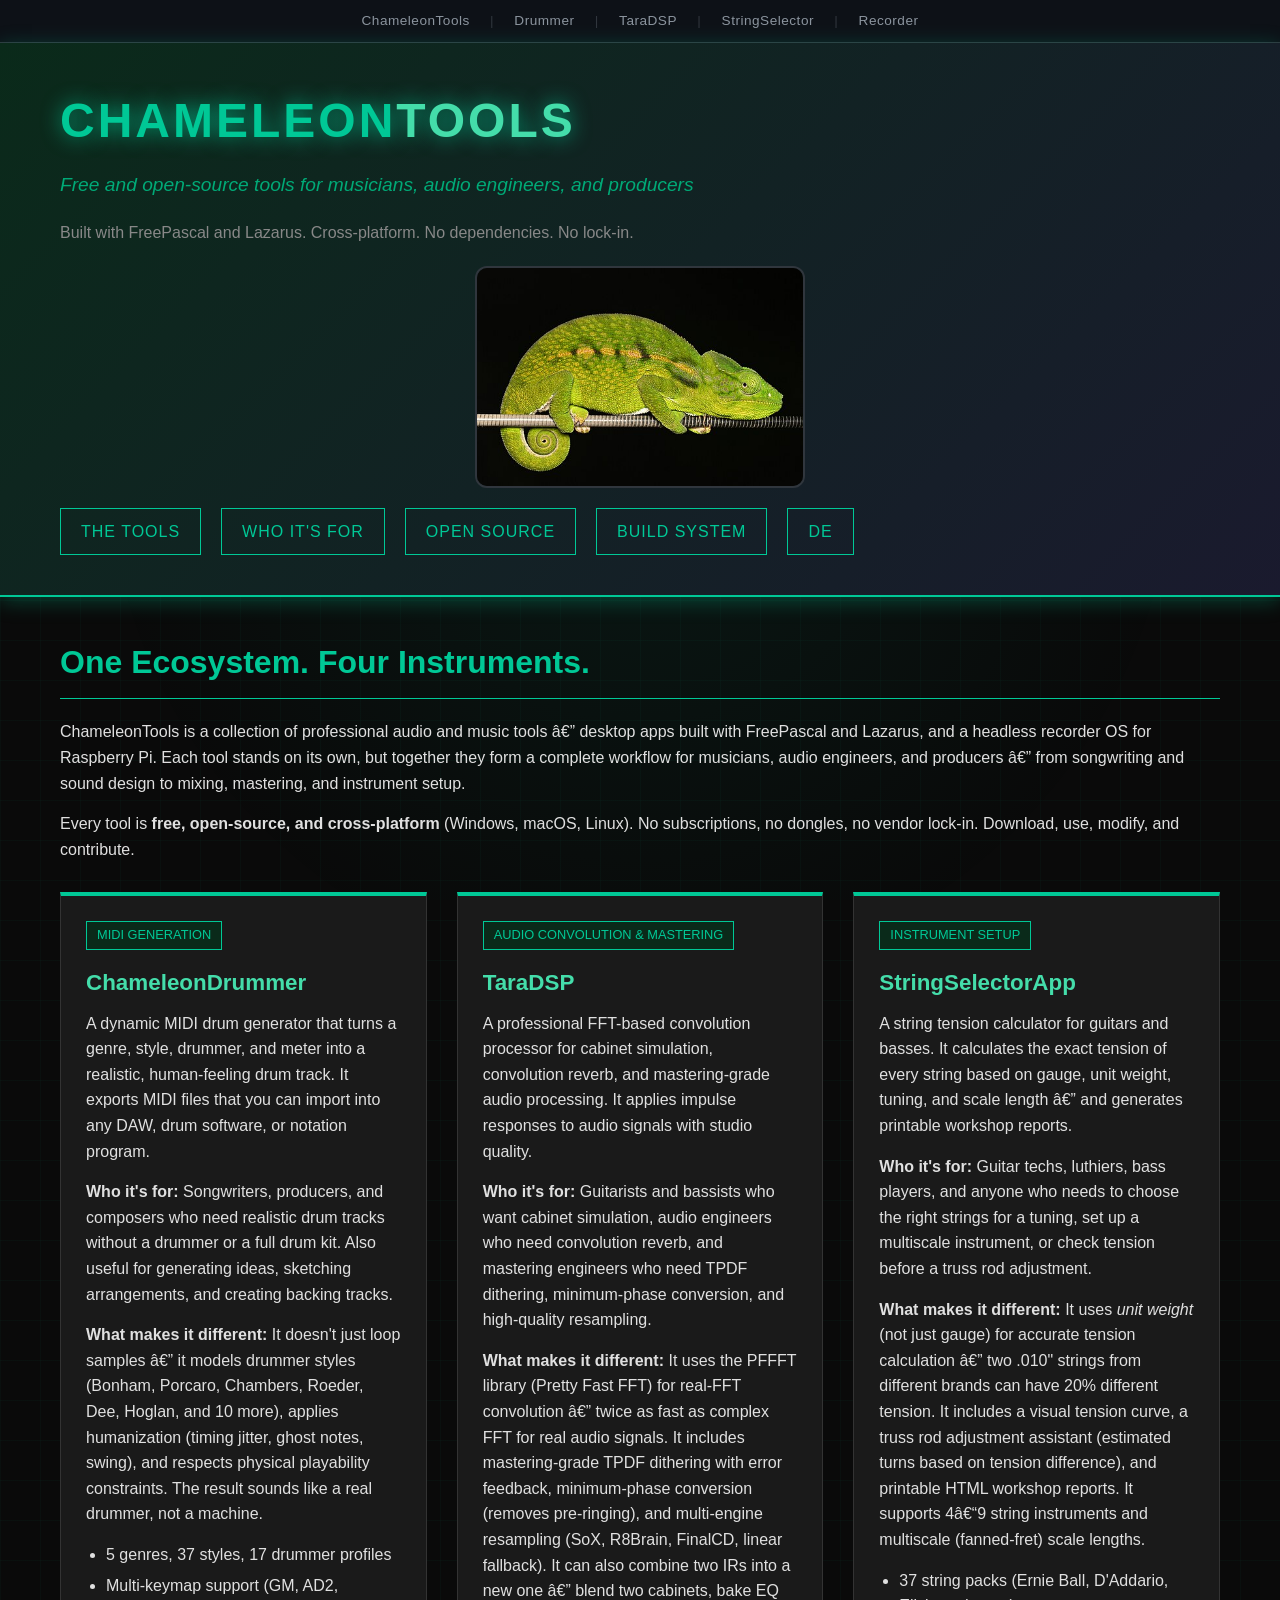
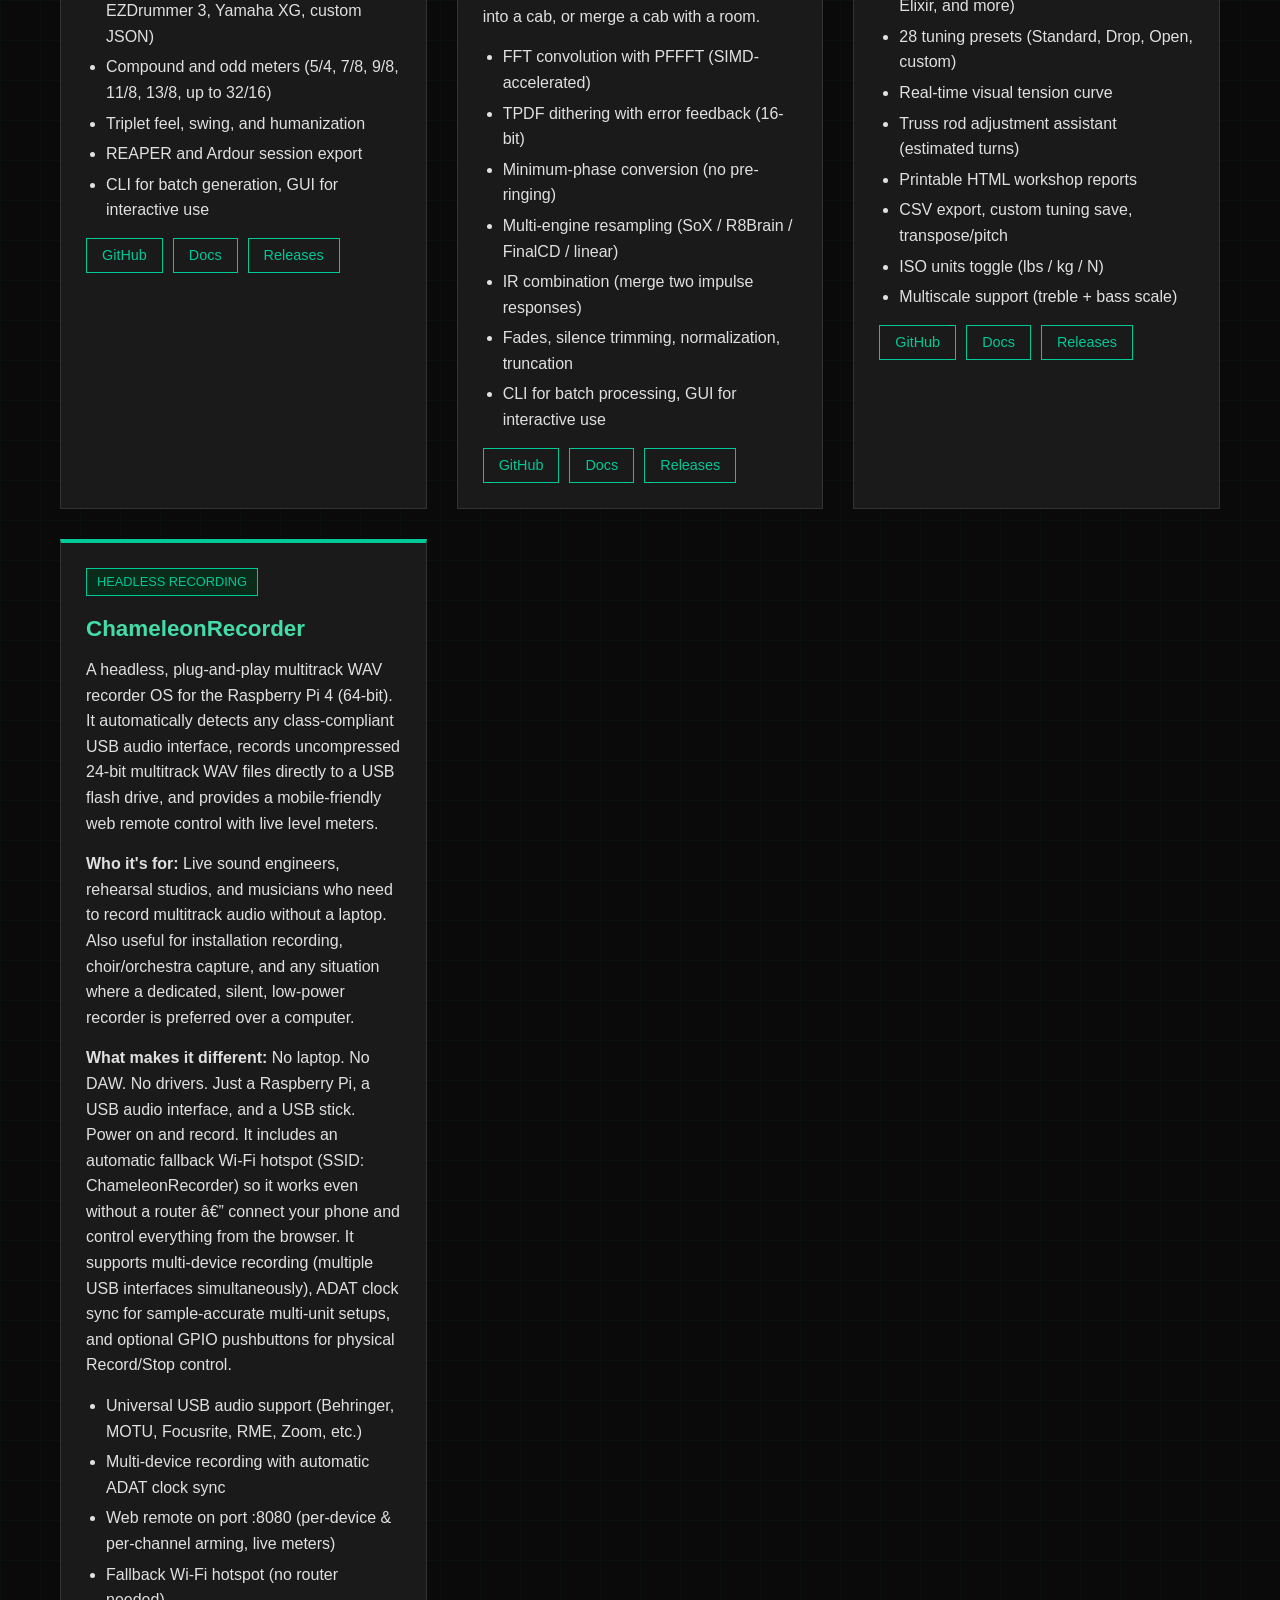
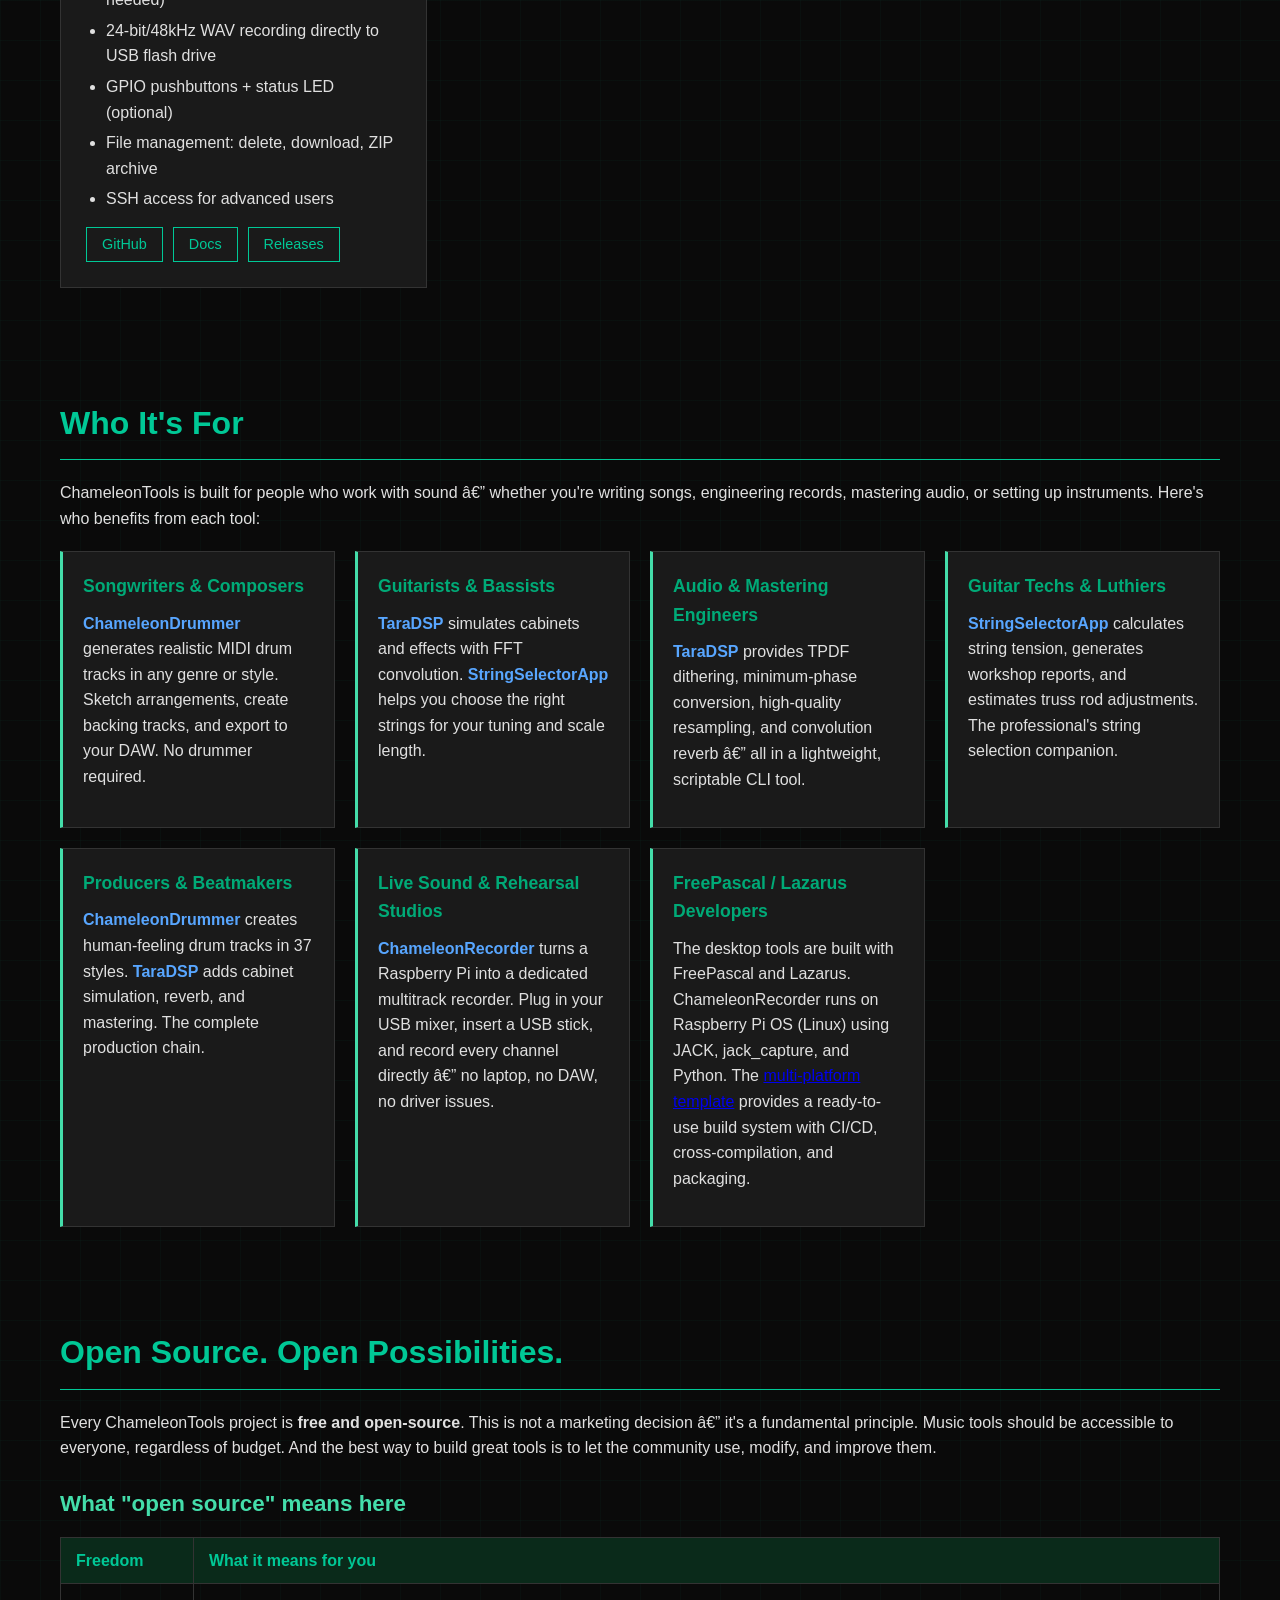
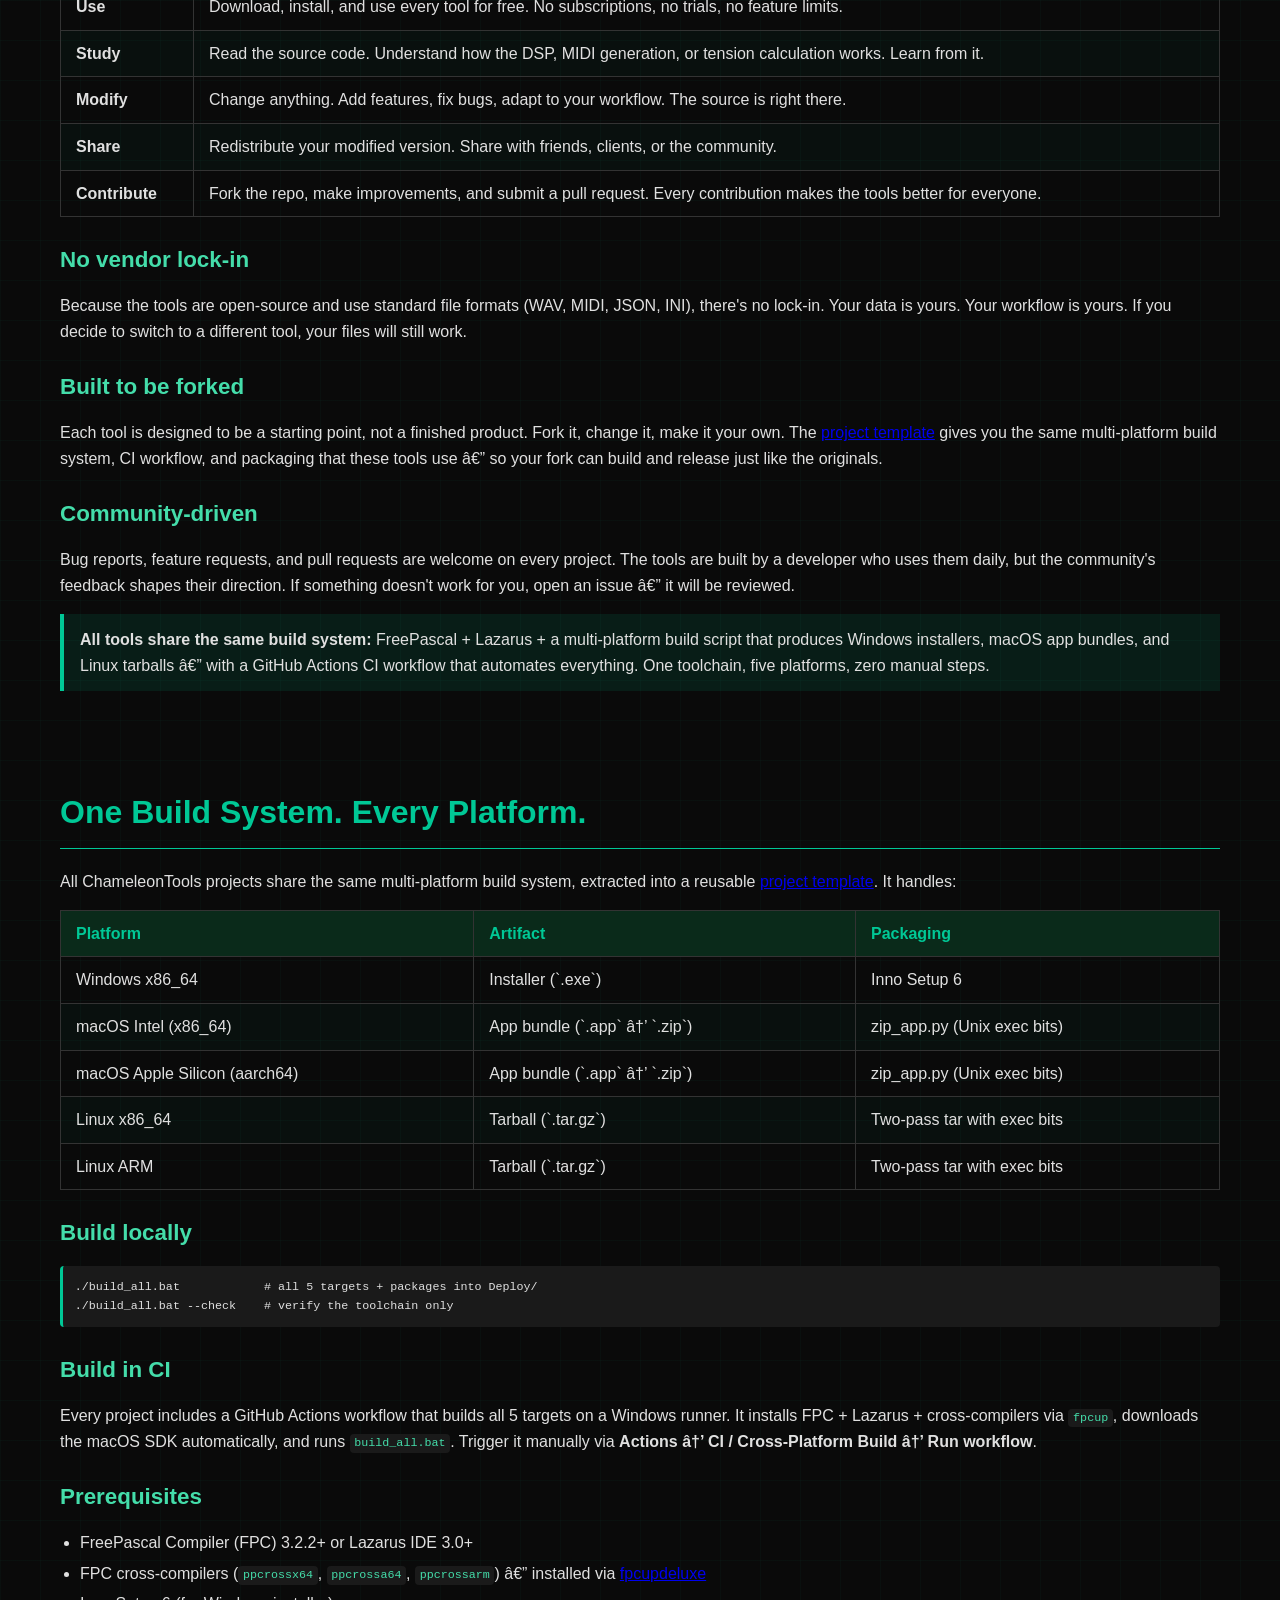
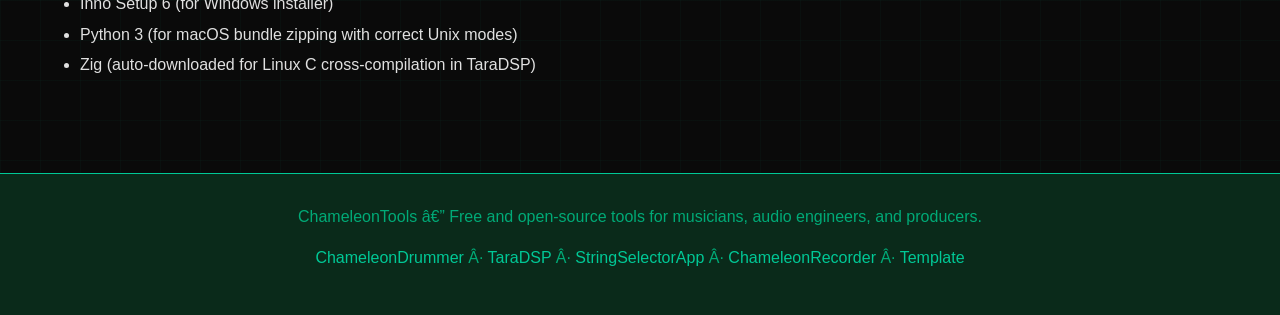
==== commit a5a3f8f5: "Host chameleon image locally, fix broken image link" ====
--- a/docs/index.html
+++ b/docs/index.html
@@ -49,7 +49,7 @@
     <h1>CHAMELEON<span class="accent">TOOLS</span></h1>
     <p class="subtitle">Free and open-source tools for musicians, audio engineers, and producers</p>
     <p class="tagline">Built with FreePascal and Lazarus. Cross-platform. No dependencies. No lock-in.</p>
-    <img src="https://upload.wikimedia.org/wikipedia/commons/thumb/6/6e/Belalanda_Chameleon%2C_Atsimo-Andrefana%2C_MG-TL%2C_MG_imported_from_iNaturalist_photo_526043081.jpg/330px-Belalanda_Chameleon%2C_Atsimo-Andrefana%2C_MG-TL%2C_MG_imported_from_iNaturalist_photo_526043081.jpg" alt="Belalanda Chameleon (Furcifer belalandaensis) - CC0 Public Domain" style="max-width:330px; border-radius:12px; margin:15px auto; display:block; border:2px solid #30363d;" />
+    <img src="chameleon.jpg" alt="Belalanda Chameleon (Furcifer belalandaensis) - CC0 Public Domain" style="max-width:330px; border-radius:12px; margin:15px auto; display:block; border:2px solid #30363d;" />
     <nav>
       <a href="#tools">The Tools</a>
       <a href="#audience">Who It's For</a>
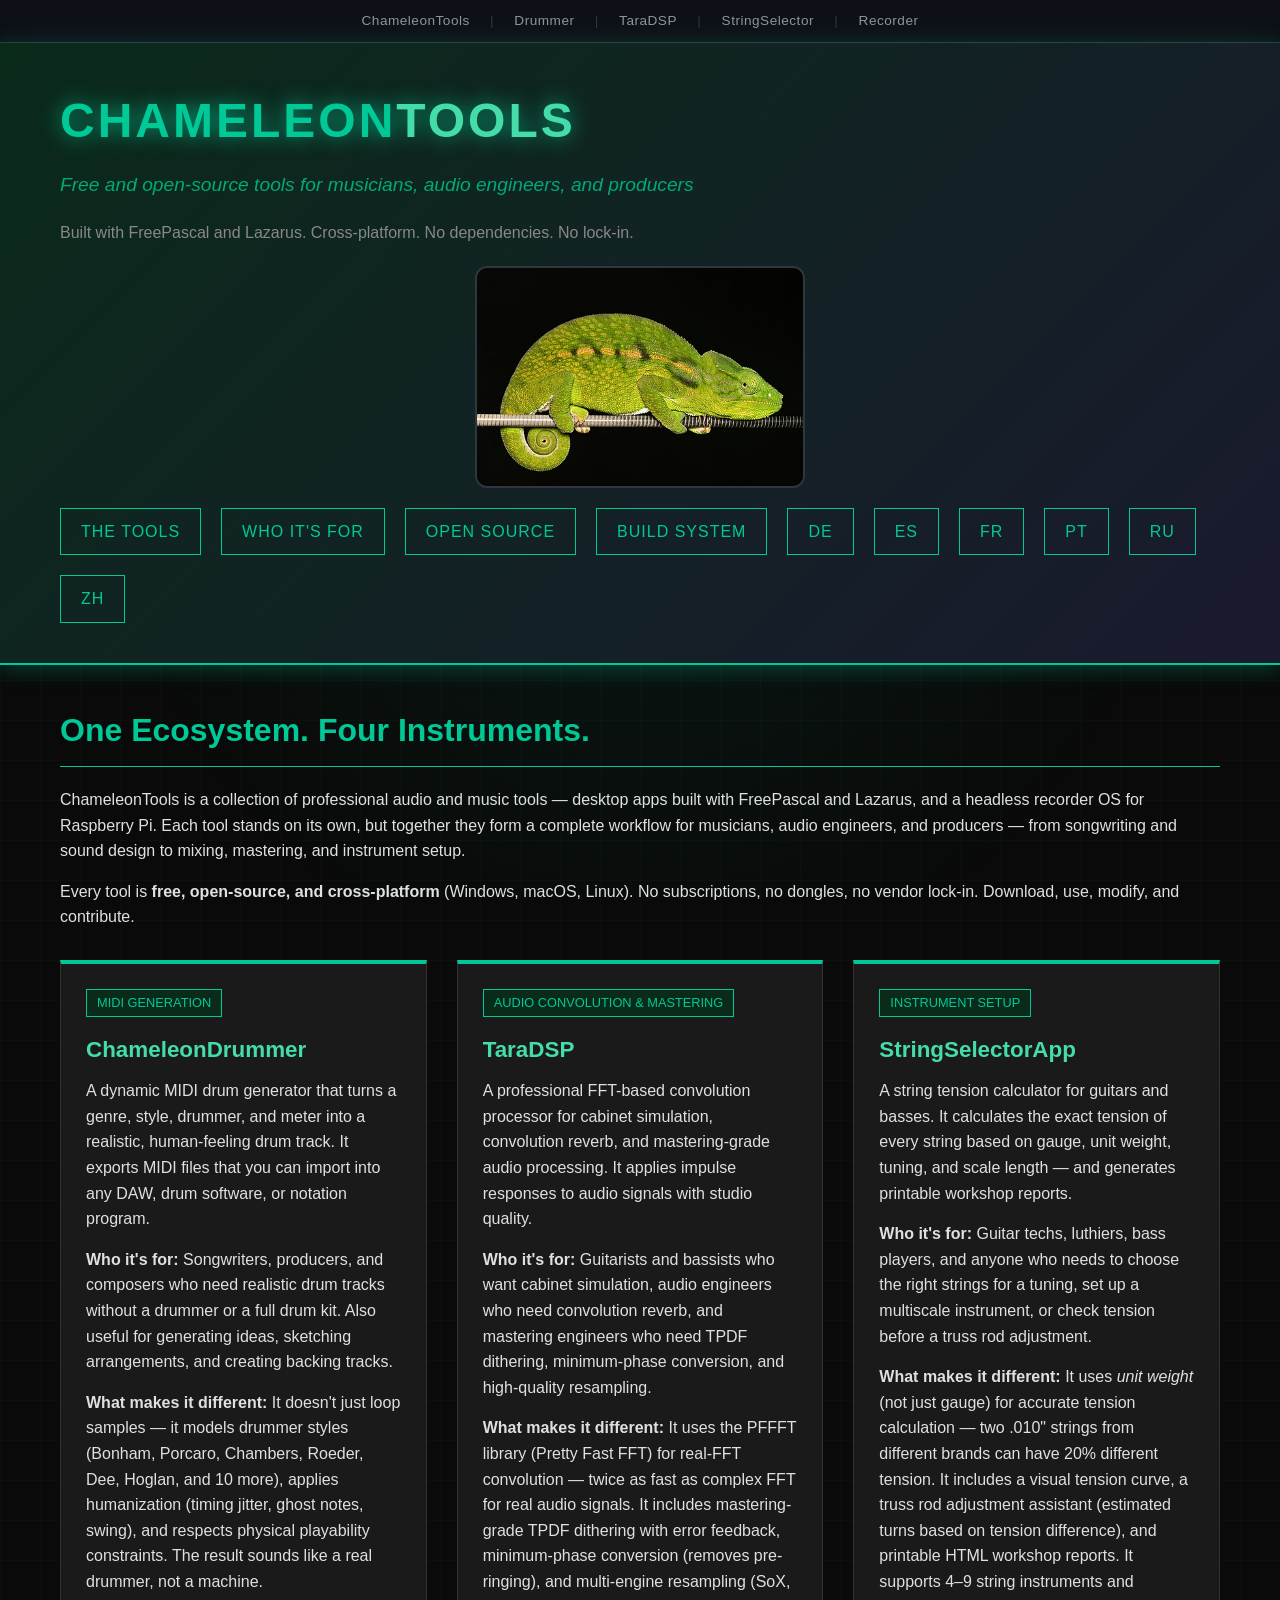
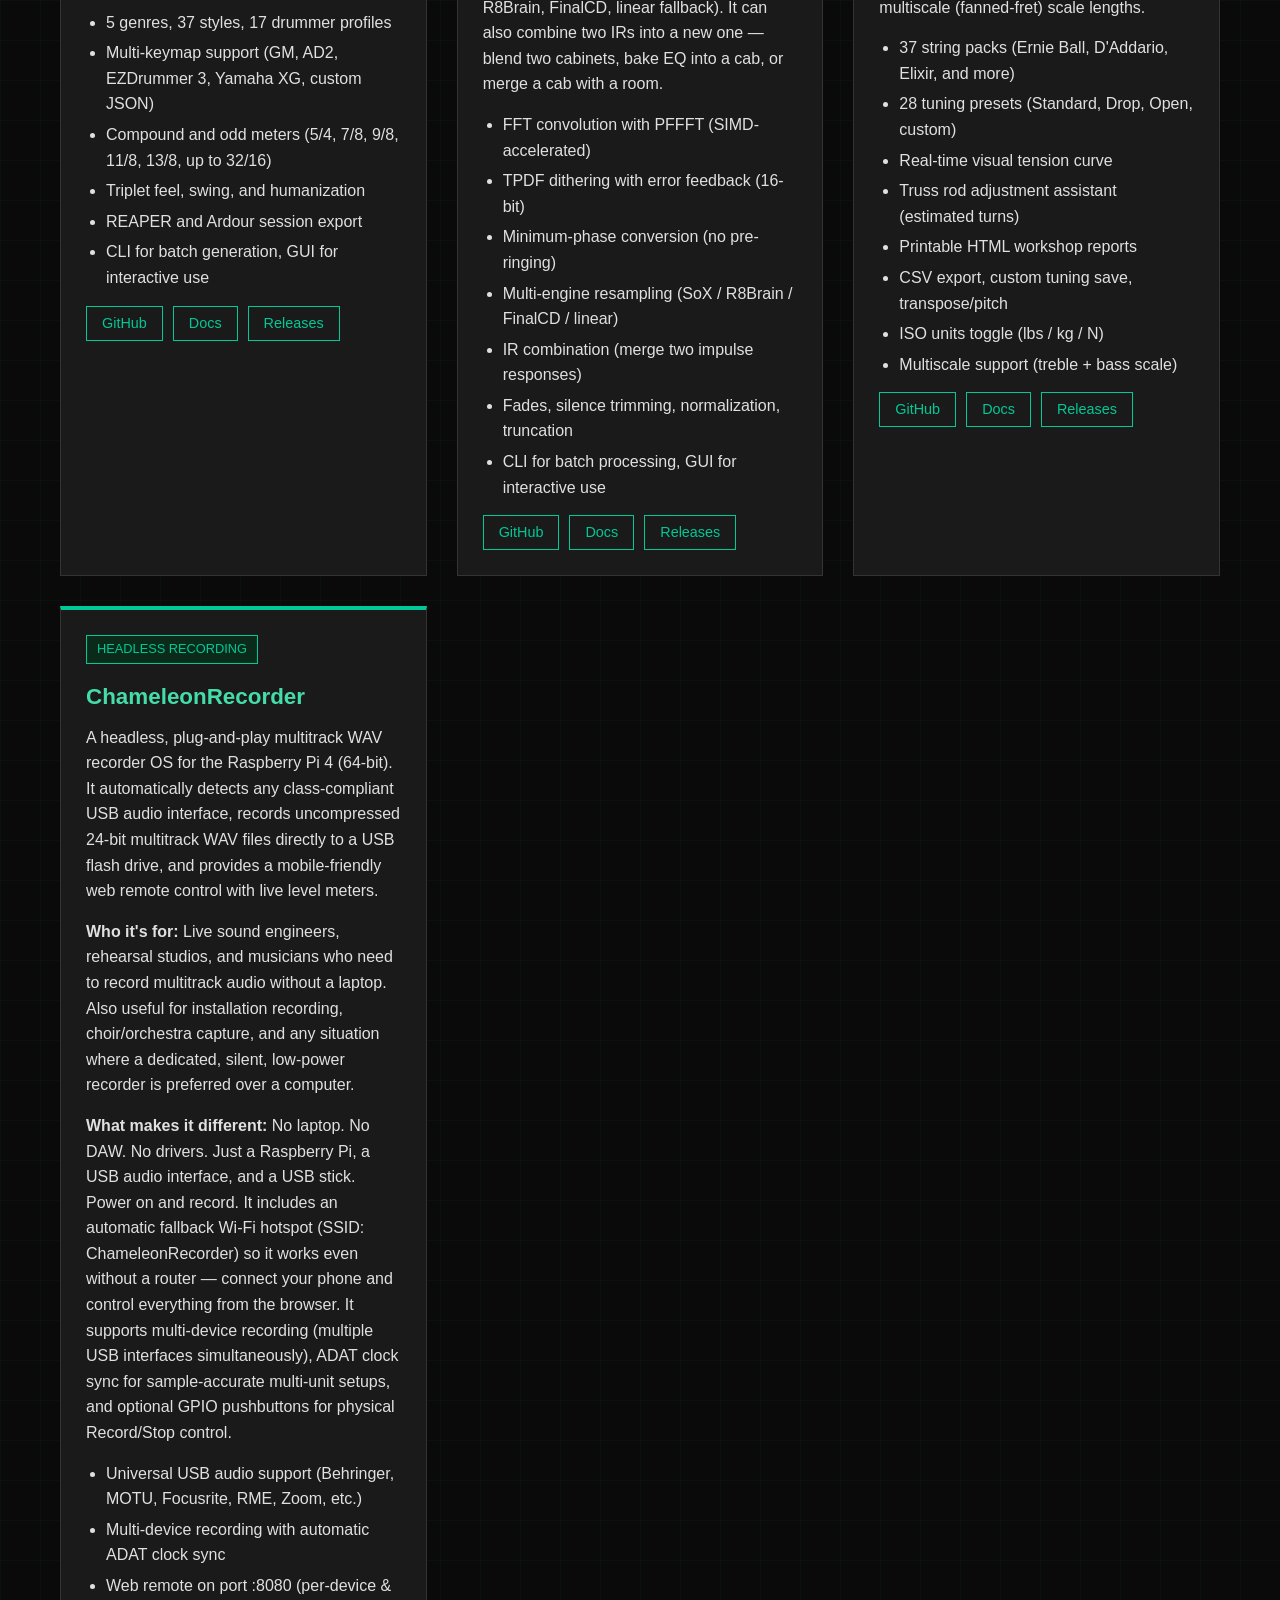
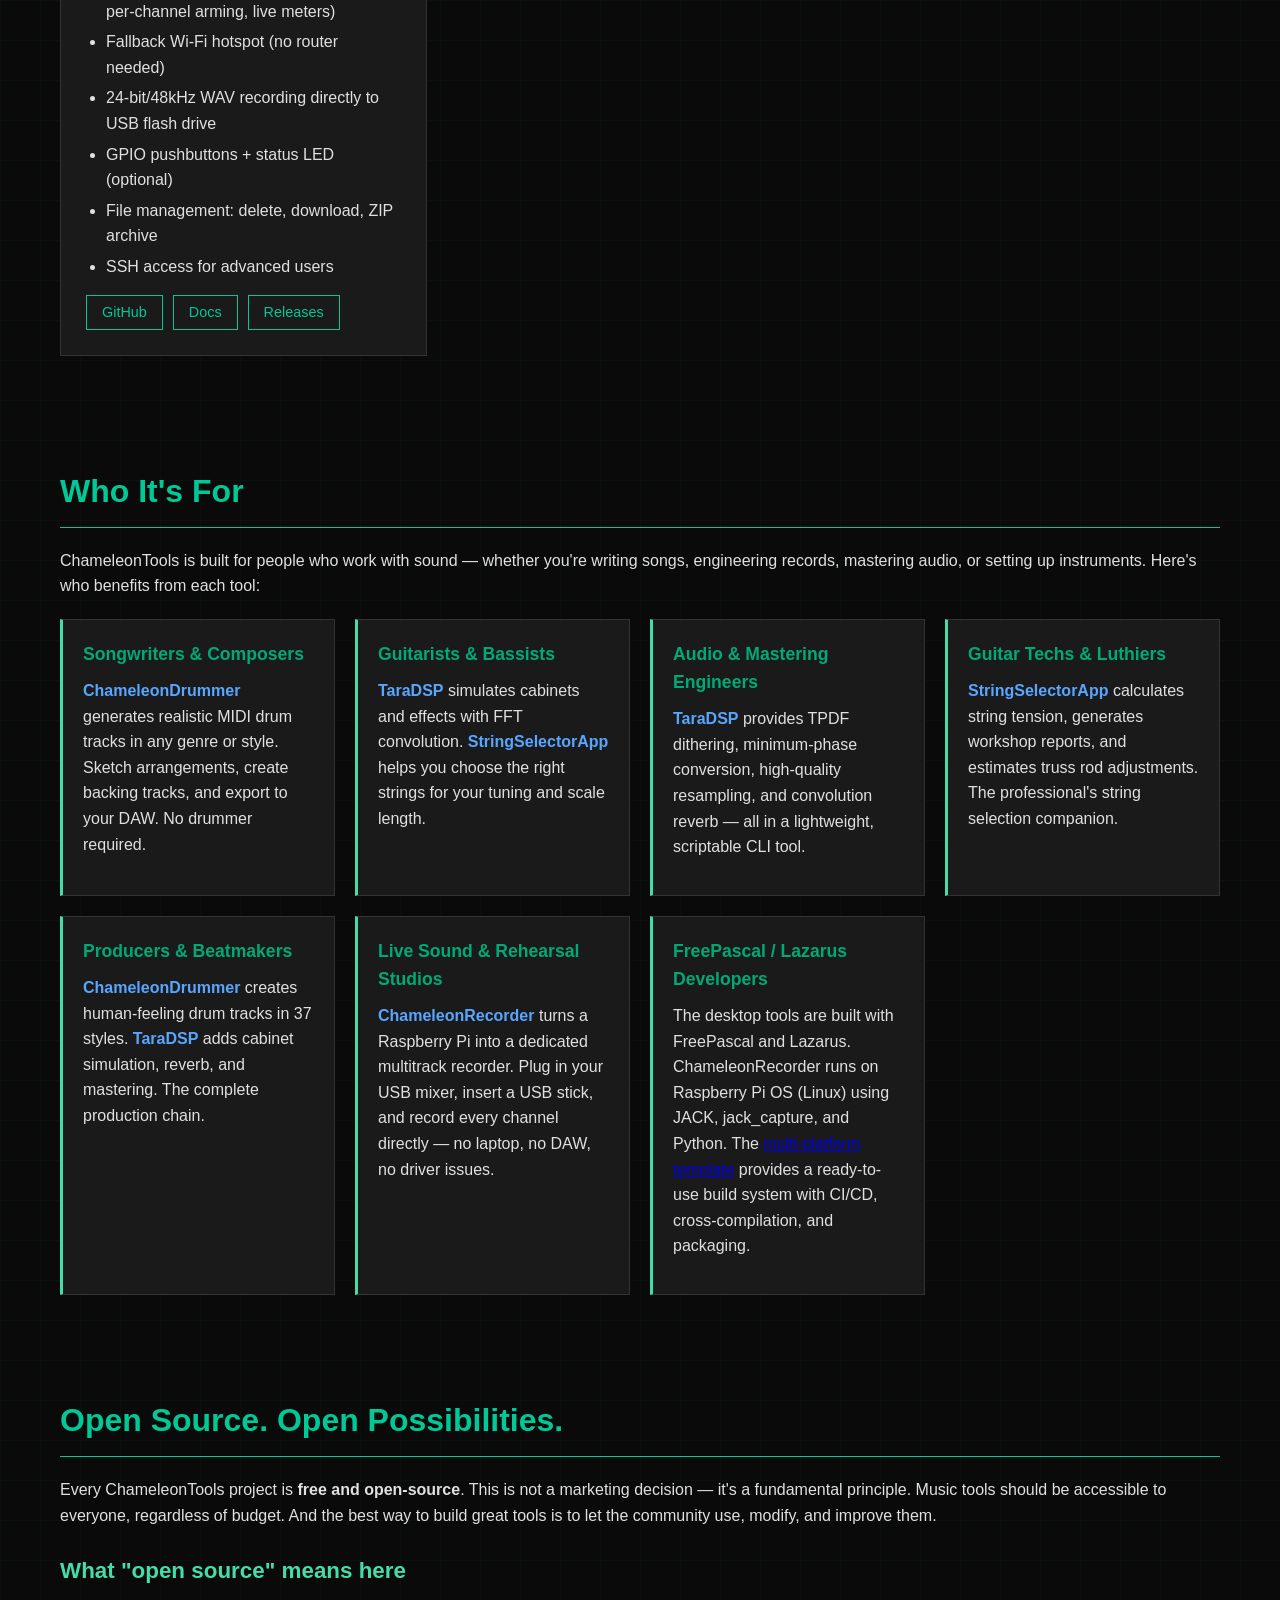
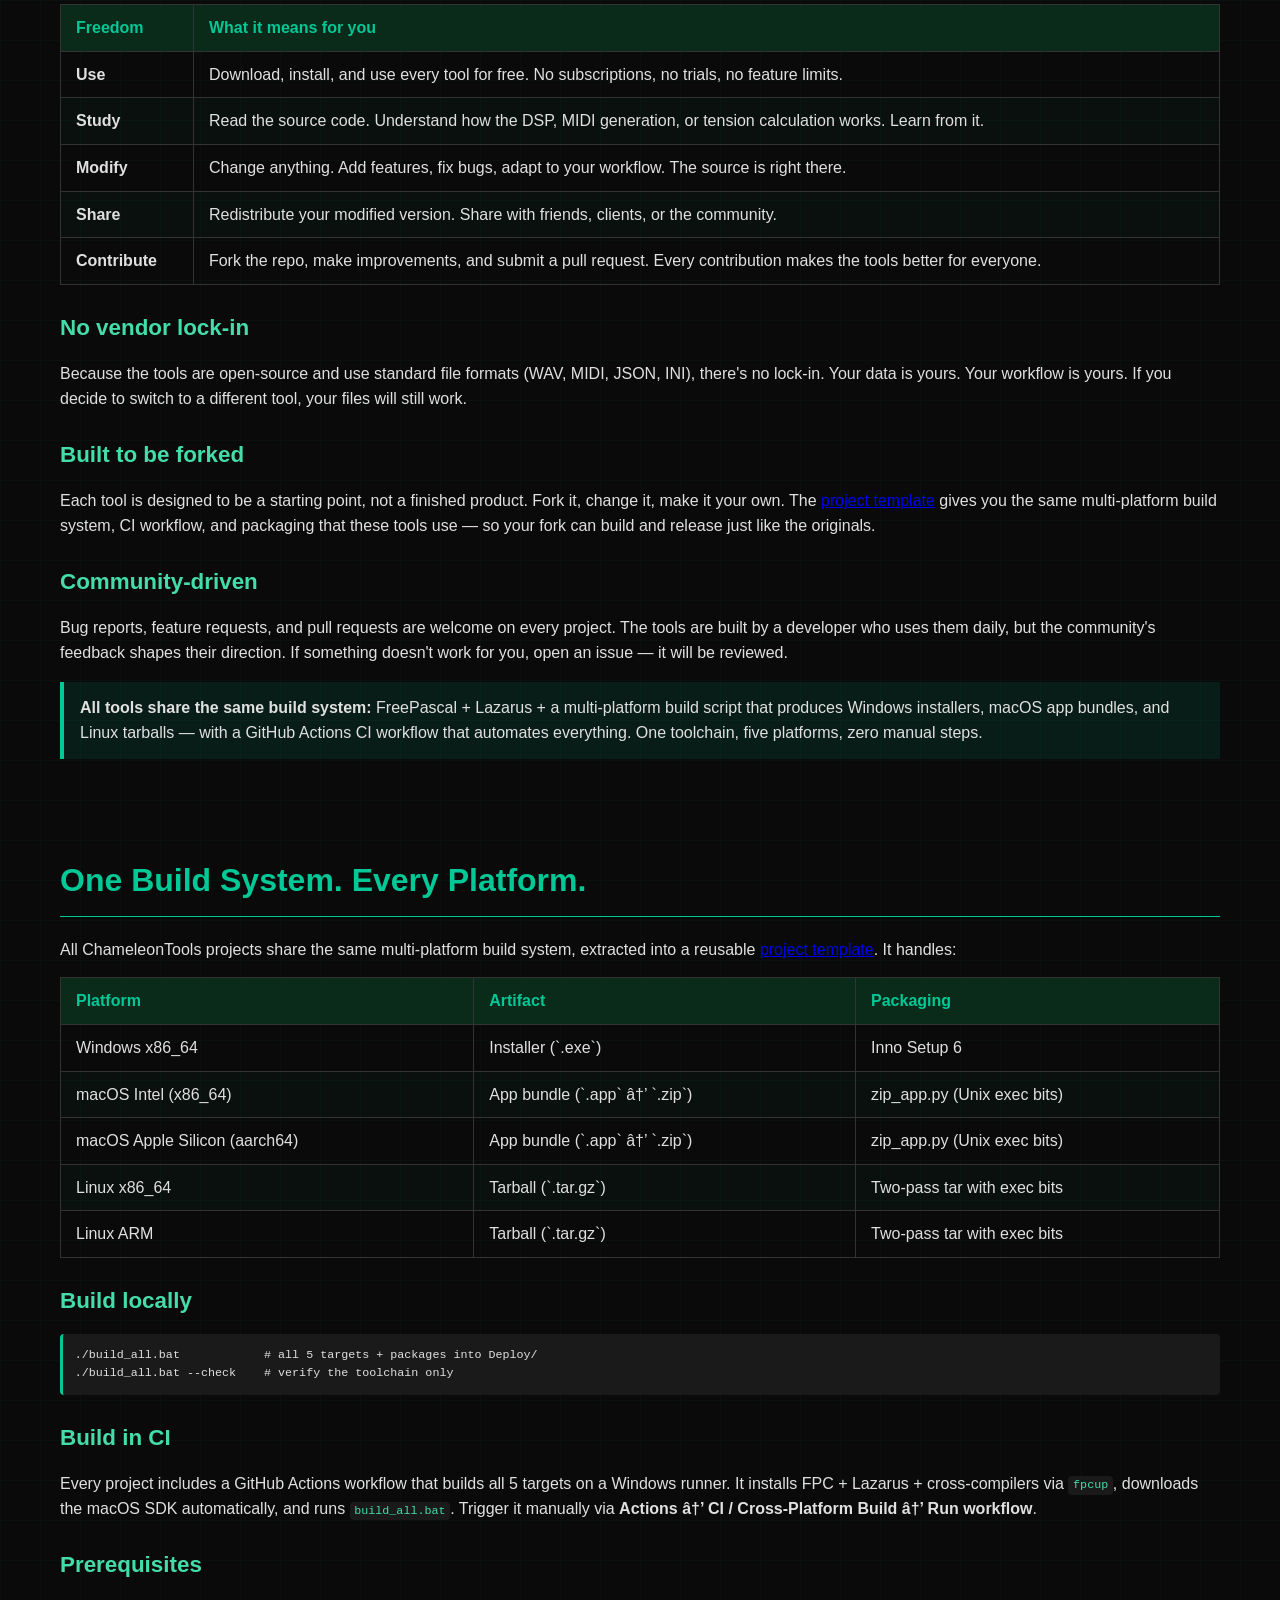
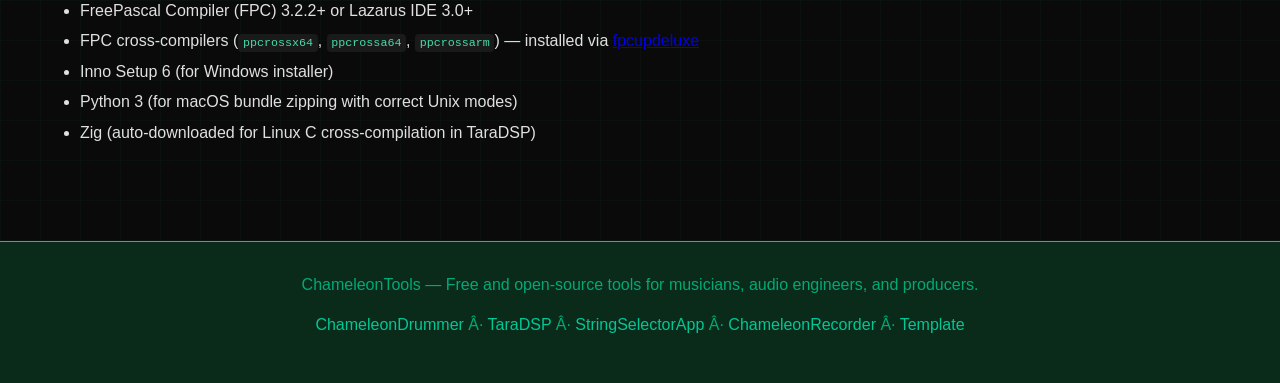
==== commit db99acee: "Complete landing page translations (ES, FR, PT, RU, ZH) - Translate full content to all 5 remaining " ====
--- a/docs/index.html
+++ b/docs/index.html
@@ -3,7 +3,7 @@
 <head>
 <meta charset="UTF-8">
 <meta name="viewport" content="width=device-width, initial-scale=1.0">
-<title>ChameleonTools â€” Free and Open Tools for Musicians, Audio Engineers & Producers</title>
+<title>ChameleonTools — Free and Open Tools for Musicians, Audio Engineers & Producers</title>
 <link rel="stylesheet" href="style.css">
   <style>
 .crossbar {
@@ -56,6 +56,11 @@
       <a href="#opensource">Open Source</a>
       <a href="#build">Build System</a>
       <a href="de/index.html">DE</a>
+      <a href="es/index.html">ES</a>
+      <a href="fr/index.html">FR</a>
+      <a href="pt/index.html">PT</a>
+      <a href="ru/index.html">RU</a>
+      <a href="zh/index.html">ZH</a>
     </nav>
   </div>
 </header>
@@ -63,7 +68,7 @@
 <section>
   <div class="container">
     <h2>One Ecosystem. Four Instruments.</h2>
-    <p>ChameleonTools is a collection of professional audio and music tools â€” desktop apps built with FreePascal and Lazarus, and a headless recorder OS for Raspberry Pi. Each tool stands on its own, but together they form a complete workflow for musicians, audio engineers, and producers â€” from songwriting and sound design to mixing, mastering, and instrument setup.</p>
+    <p>ChameleonTools is a collection of professional audio and music tools — desktop apps built with FreePascal and Lazarus, and a headless recorder OS for Raspberry Pi. Each tool stands on its own, but together they form a complete workflow for musicians, audio engineers, and producers — from songwriting and sound design to mixing, mastering, and instrument setup.</p>
     <p>Every tool is <strong>free, open-source, and cross-platform</strong> (Windows, macOS, Linux). No subscriptions, no dongles, no vendor lock-in. Download, use, modify, and contribute.</p>
 
     <div class="tool-grid">
@@ -73,7 +78,7 @@
         <h3><a href="https://smallbutfine.github.io/ChameleonDrummer/" style="color:inherit; text-decoration:none;">ChameleonDrummer</a></h3>
         <p>A dynamic MIDI drum generator that turns a genre, style, drummer, and meter into a realistic, human-feeling drum track. It exports MIDI files that you can import into any DAW, drum software, or notation program.</p>
         <p><strong>Who it's for:</strong> Songwriters, producers, and composers who need realistic drum tracks without a drummer or a full drum kit. Also useful for generating ideas, sketching arrangements, and creating backing tracks.</p>
-        <p><strong>What makes it different:</strong> It doesn't just loop samples â€” it models drummer styles (Bonham, Porcaro, Chambers, Roeder, Dee, Hoglan, and 10 more), applies humanization (timing jitter, ghost notes, swing), and respects physical playability constraints. The result sounds like a real drummer, not a machine.</p>
+        <p><strong>What makes it different:</strong> It doesn't just loop samples — it models drummer styles (Bonham, Porcaro, Chambers, Roeder, Dee, Hoglan, and 10 more), applies humanization (timing jitter, ghost notes, swing), and respects physical playability constraints. The result sounds like a real drummer, not a machine.</p>
         <ul>
           <li>5 genres, 37 styles, 17 drummer profiles</li>
           <li>Multi-keymap support (GM, AD2, EZDrummer 3, Yamaha XG, custom JSON)</li>
@@ -94,7 +99,7 @@
         <h3><a href="https://smallbutfine.github.io/TaraDSP/" style="color:inherit; text-decoration:none;">TaraDSP</a></h3>
         <p>A professional FFT-based convolution processor for cabinet simulation, convolution reverb, and mastering-grade audio processing. It applies impulse responses to audio signals with studio quality.</p>
         <p><strong>Who it's for:</strong> Guitarists and bassists who want cabinet simulation, audio engineers who need convolution reverb, and mastering engineers who need TPDF dithering, minimum-phase conversion, and high-quality resampling.</p>
-        <p><strong>What makes it different:</strong> It uses the PFFFT library (Pretty Fast FFT) for real-FFT convolution â€” twice as fast as complex FFT for real audio signals. It includes mastering-grade TPDF dithering with error feedback, minimum-phase conversion (removes pre-ringing), and multi-engine resampling (SoX, R8Brain, FinalCD, linear fallback). It can also combine two IRs into a new one â€” blend two cabinets, bake EQ into a cab, or merge a cab with a room.</p>
+        <p><strong>What makes it different:</strong> It uses the PFFFT library (Pretty Fast FFT) for real-FFT convolution — twice as fast as complex FFT for real audio signals. It includes mastering-grade TPDF dithering with error feedback, minimum-phase conversion (removes pre-ringing), and multi-engine resampling (SoX, R8Brain, FinalCD, linear fallback). It can also combine two IRs into a new one — blend two cabinets, bake EQ into a cab, or merge a cab with a room.</p>
         <ul>
           <li>FFT convolution with PFFFT (SIMD-accelerated)</li>
           <li>TPDF dithering with error feedback (16-bit)</li>
@@ -114,9 +119,9 @@
       <div class="tool-card">
         <span class="tool-tag">INSTRUMENT SETUP</span>
         <h3><a href="https://smallbutfine.github.io/stringselectorapp/" style="color:inherit; text-decoration:none;">StringSelectorApp</a></h3>
-        <p>A string tension calculator for guitars and basses. It calculates the exact tension of every string based on gauge, unit weight, tuning, and scale length â€” and generates printable workshop reports.</p>
+        <p>A string tension calculator for guitars and basses. It calculates the exact tension of every string based on gauge, unit weight, tuning, and scale length — and generates printable workshop reports.</p>
         <p><strong>Who it's for:</strong> Guitar techs, luthiers, bass players, and anyone who needs to choose the right strings for a tuning, set up a multiscale instrument, or check tension before a truss rod adjustment.</p>
-        <p><strong>What makes it different:</strong> It uses <em>unit weight</em> (not just gauge) for accurate tension calculation â€” two .010" strings from different brands can have 20% different tension. It includes a visual tension curve, a truss rod adjustment assistant (estimated turns based on tension difference), and printable HTML workshop reports. It supports 4â€“9 string instruments and multiscale (fanned-fret) scale lengths.</p>
+        <p><strong>What makes it different:</strong> It uses <em>unit weight</em> (not just gauge) for accurate tension calculation — two .010" strings from different brands can have 20% different tension. It includes a visual tension curve, a truss rod adjustment assistant (estimated turns based on tension difference), and printable HTML workshop reports. It supports 4–9 string instruments and multiscale (fanned-fret) scale lengths.</p>
         <ul>
           <li>37 string packs (Ernie Ball, D'Addario, Elixir, and more)</li>
           <li>28 tuning presets (Standard, Drop, Open, custom)</li>
@@ -140,7 +145,7 @@
         <h3><a href="https://smallbutfine.github.io/ChameleonRecorder/" style="color:inherit; text-decoration:none;">ChameleonRecorder</a></h3>
         <p>A headless, plug-and-play multitrack WAV recorder OS for the Raspberry Pi 4 (64-bit). It automatically detects any class-compliant USB audio interface, records uncompressed 24-bit multitrack WAV files directly to a USB flash drive, and provides a mobile-friendly web remote control with live level meters.</p>
         <p><strong>Who it's for:</strong> Live sound engineers, rehearsal studios, and musicians who need to record multitrack audio without a laptop. Also useful for installation recording, choir/orchestra capture, and any situation where a dedicated, silent, low-power recorder is preferred over a computer.</p>
-        <p><strong>What makes it different:</strong> No laptop. No DAW. No drivers. Just a Raspberry Pi, a USB audio interface, and a USB stick. Power on and record. It includes an automatic fallback Wi-Fi hotspot (SSID: ChameleonRecorder) so it works even without a router â€” connect your phone and control everything from the browser. It supports multi-device recording (multiple USB interfaces simultaneously), ADAT clock sync for sample-accurate multi-unit setups, and optional GPIO pushbuttons for physical Record/Stop control.</p>
+        <p><strong>What makes it different:</strong> No laptop. No DAW. No drivers. Just a Raspberry Pi, a USB audio interface, and a USB stick. Power on and record. It includes an automatic fallback Wi-Fi hotspot (SSID: ChameleonRecorder) so it works even without a router — connect your phone and control everything from the browser. It supports multi-device recording (multiple USB interfaces simultaneously), ADAT clock sync for sample-accurate multi-unit setups, and optional GPIO pushbuttons for physical Record/Stop control.</p>
         <ul>
           <li>Universal USB audio support (Behringer, MOTU, Focusrite, RME, Zoom, etc.)</li>
           <li>Multi-device recording with automatic ADAT clock sync</li>
@@ -165,7 +170,7 @@
 <section id="audience">
   <div class="container">
     <h2>Who It's For</h2>
-    <p>ChameleonTools is built for people who work with sound â€” whether you're writing songs, engineering records, mastering audio, or setting up instruments. Here's who benefits from each tool:</p>
+    <p>ChameleonTools is built for people who work with sound — whether you're writing songs, engineering records, mastering audio, or setting up instruments. Here's who benefits from each tool:</p>
 
     <div class="audience-grid">
       <div class="audience-card">
@@ -178,7 +183,7 @@
       </div>
       <div class="audience-card">
         <h4>Audio & Mastering Engineers</h4>
-        <p><strong><a href="https://smallbutfine.github.io/TaraDSP/" style="color:#58a6ff; text-decoration:none;">TaraDSP</a></strong> provides TPDF dithering, minimum-phase conversion, high-quality resampling, and convolution reverb â€” all in a lightweight, scriptable CLI tool.</p>
+        <p><strong><a href="https://smallbutfine.github.io/TaraDSP/" style="color:#58a6ff; text-decoration:none;">TaraDSP</a></strong> provides TPDF dithering, minimum-phase conversion, high-quality resampling, and convolution reverb — all in a lightweight, scriptable CLI tool.</p>
       </div>
       <div class="audience-card">
         <h4>Guitar Techs & Luthiers</h4>
@@ -190,7 +195,7 @@
       </div>
       <div class="audience-card">
         <h4>Live Sound & Rehearsal Studios</h4>
-        <p><strong><a href="https://smallbutfine.github.io/ChameleonRecorder/" style="color:#58a6ff; text-decoration:none;">ChameleonRecorder</a></strong> turns a Raspberry Pi into a dedicated multitrack recorder. Plug in your USB mixer, insert a USB stick, and record every channel directly â€” no laptop, no DAW, no driver issues.</p>
+        <p><strong><a href="https://smallbutfine.github.io/ChameleonRecorder/" style="color:#58a6ff; text-decoration:none;">ChameleonRecorder</a></strong> turns a Raspberry Pi into a dedicated multitrack recorder. Plug in your USB mixer, insert a USB stick, and record every channel directly — no laptop, no DAW, no driver issues.</p>
       </div>
       <div class="audience-card">
         <h4>FreePascal / Lazarus Developers</h4>
@@ -203,7 +208,7 @@
 <section id="opensource">
   <div class="container">
     <h2>Open Source. Open Possibilities.</h2>
-    <p>Every ChameleonTools project is <strong>free and open-source</strong>. This is not a marketing decision â€” it's a fundamental principle. Music tools should be accessible to everyone, regardless of budget. And the best way to build great tools is to let the community use, modify, and improve them.</p>
+    <p>Every ChameleonTools project is <strong>free and open-source</strong>. This is not a marketing decision — it's a fundamental principle. Music tools should be accessible to everyone, regardless of budget. And the best way to build great tools is to let the community use, modify, and improve them.</p>
 
     <h3>What "open source" means here</h3>
     <table>
@@ -221,13 +226,13 @@
     <p>Because the tools are open-source and use standard file formats (WAV, MIDI, JSON, INI), there's no lock-in. Your data is yours. Your workflow is yours. If you decide to switch to a different tool, your files will still work.</p>
 
     <h3>Built to be forked</h3>
-    <p>Each tool is designed to be a starting point, not a finished product. Fork it, change it, make it your own. The <a href="https://github.com/smallbutfine/fpc-lazarus-multiplatform-template">project template</a> gives you the same multi-platform build system, CI workflow, and packaging that these tools use â€” so your fork can build and release just like the originals.</p>
+    <p>Each tool is designed to be a starting point, not a finished product. Fork it, change it, make it your own. The <a href="https://github.com/smallbutfine/fpc-lazarus-multiplatform-template">project template</a> gives you the same multi-platform build system, CI workflow, and packaging that these tools use — so your fork can build and release just like the originals.</p>
 
     <h3>Community-driven</h3>
-    <p>Bug reports, feature requests, and pull requests are welcome on every project. The tools are built by a developer who uses them daily, but the community's feedback shapes their direction. If something doesn't work for you, open an issue â€” it will be reviewed.</p>
+    <p>Bug reports, feature requests, and pull requests are welcome on every project. The tools are built by a developer who uses them daily, but the community's feedback shapes their direction. If something doesn't work for you, open an issue — it will be reviewed.</p>
 
     <div class="note">
-      <strong>All tools share the same build system:</strong> FreePascal + Lazarus + a multi-platform build script that produces Windows installers, macOS app bundles, and Linux tarballs â€” with a GitHub Actions CI workflow that automates everything. One toolchain, five platforms, zero manual steps.
+      <strong>All tools share the same build system:</strong> FreePascal + Lazarus + a multi-platform build script that produces Windows installers, macOS app bundles, and Linux tarballs — with a GitHub Actions CI workflow that automates everything. One toolchain, five platforms, zero manual steps.
     </div>
   </div>
 </section>
@@ -258,7 +263,7 @@
     <h3>Prerequisites</h3>
     <ul>
       <li>FreePascal Compiler (FPC) 3.2.2+ or Lazarus IDE 3.0+</li>
-      <li>FPC cross-compilers (<code>ppcrossx64</code>, <code>ppcrossa64</code>, <code>ppcrossarm</code>) â€” installed via <a href="https://github.com/LongDirtyAnimAlf/fpcupdeluxe">fpcupdeluxe</a></li>
+      <li>FPC cross-compilers (<code>ppcrossx64</code>, <code>ppcrossa64</code>, <code>ppcrossarm</code>) — installed via <a href="https://github.com/LongDirtyAnimAlf/fpcupdeluxe">fpcupdeluxe</a></li>
       <li>Inno Setup 6 (for Windows installer)</li>
       <li>Python 3 (for macOS bundle zipping with correct Unix modes)</li>
       <li>Zig (auto-downloaded for Linux C cross-compilation in TaraDSP)</li>
@@ -268,7 +273,7 @@
 
 <footer>
   <div class="container">
-    <p>ChameleonTools â€” Free and open-source tools for musicians, audio engineers, and producers.</p>
+    <p>ChameleonTools — Free and open-source tools for musicians, audio engineers, and producers.</p>
     <p>
       <a href="https://github.com/smallbutfine/ChameleonDrummer">ChameleonDrummer</a> Â·
       <a href="https://github.com/smallbutfine/TaraDSP">TaraDSP</a> Â·
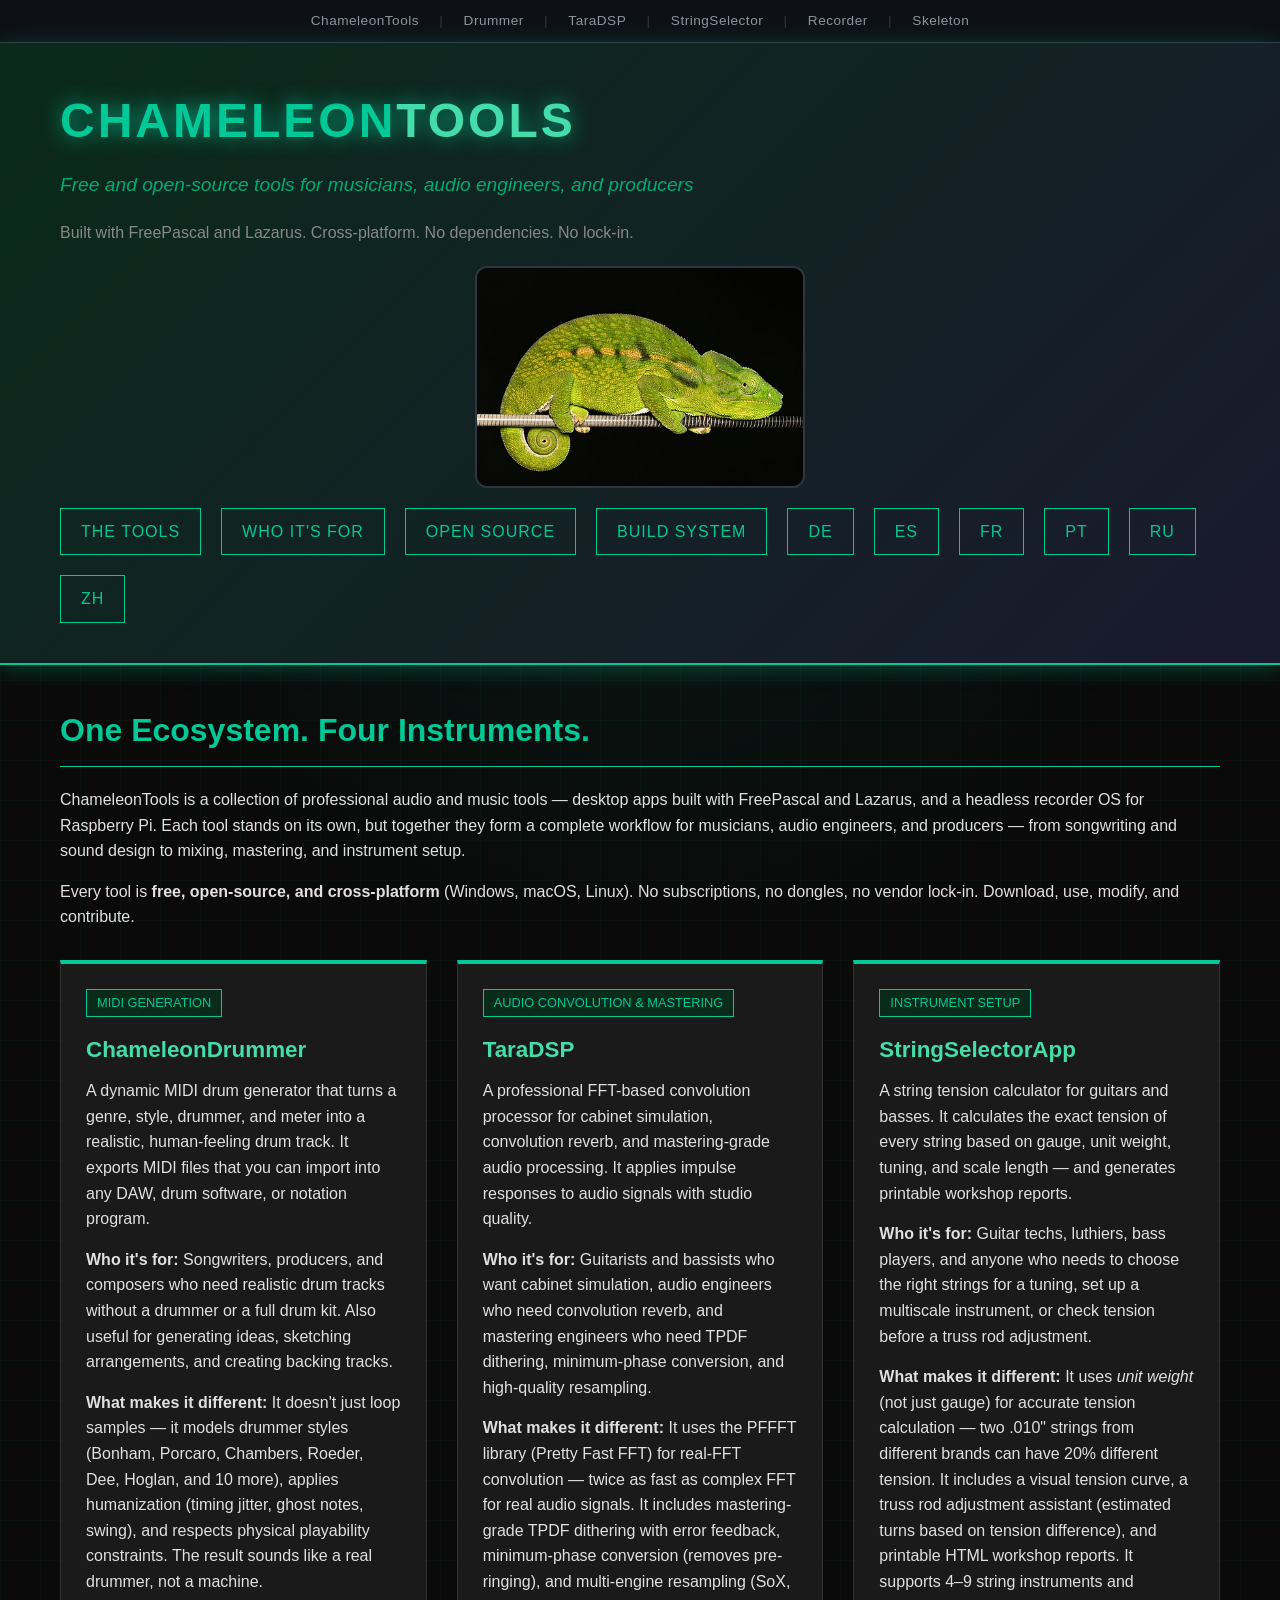
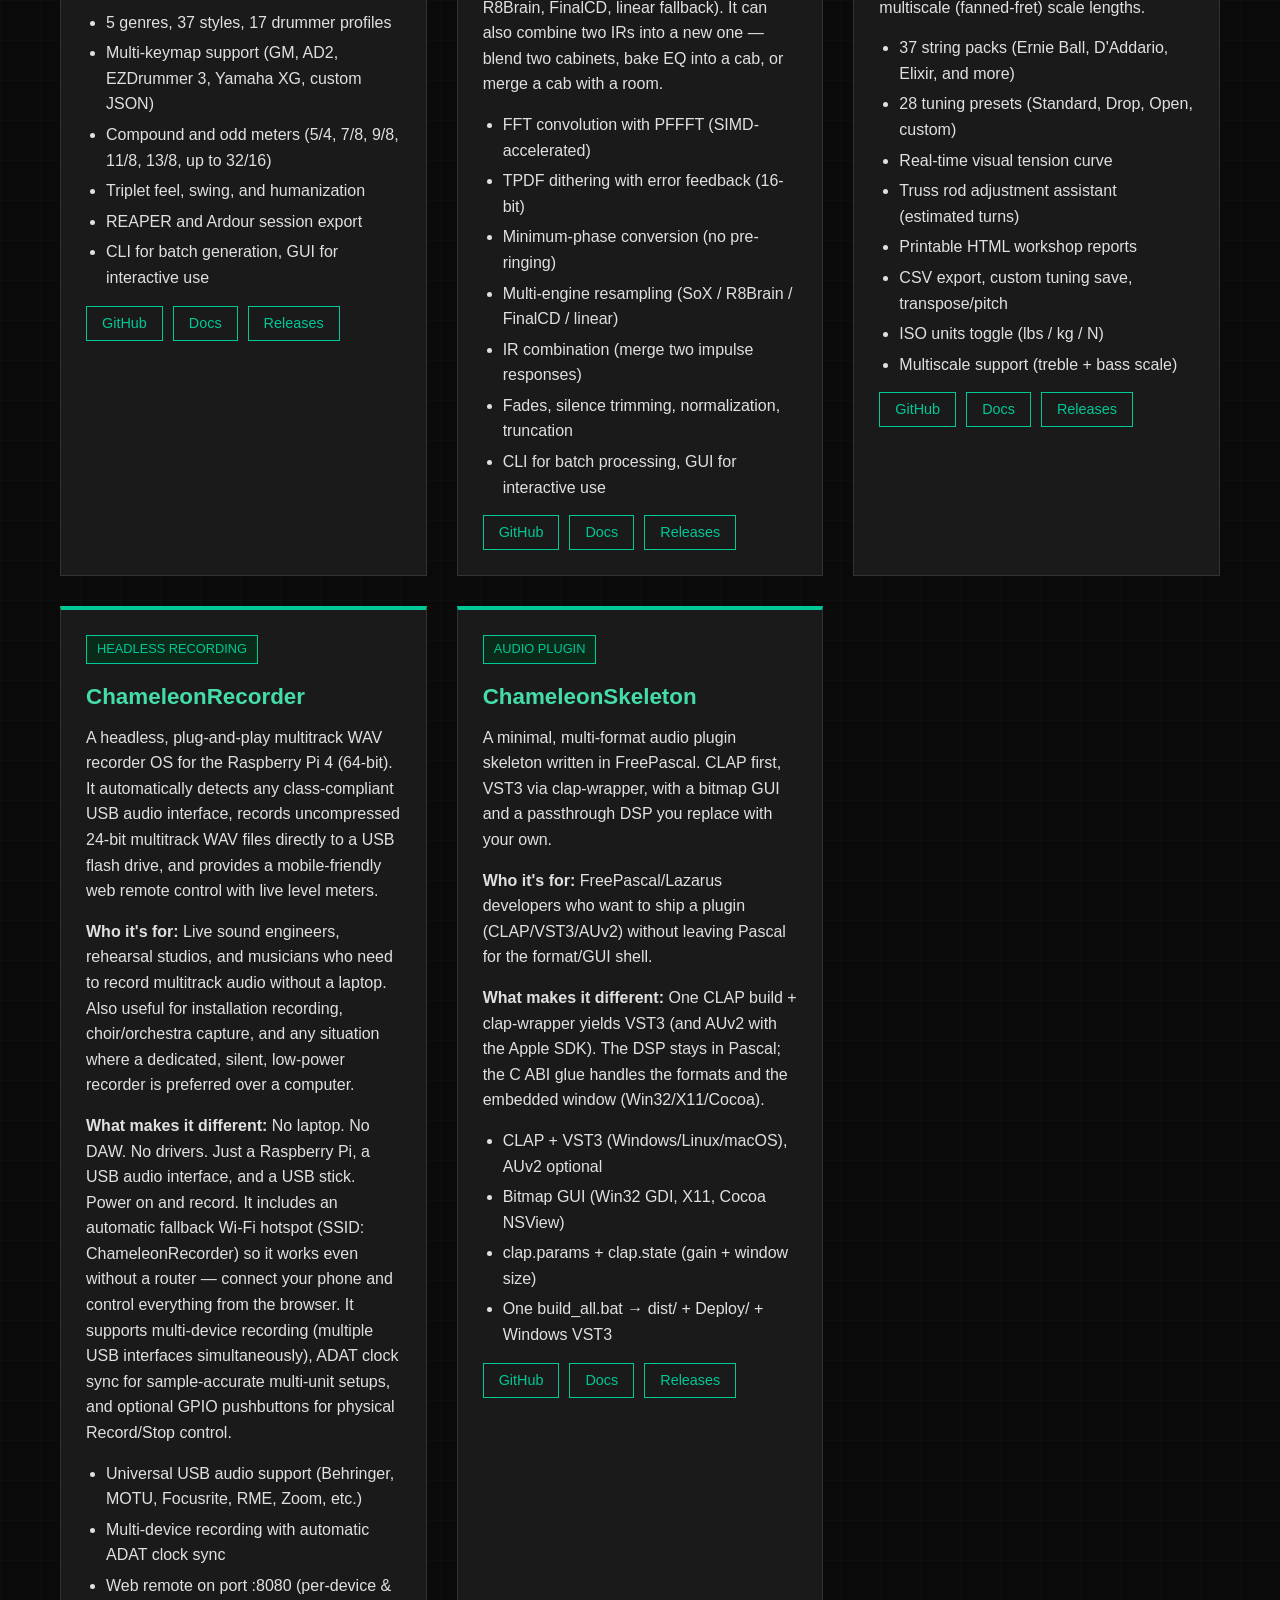
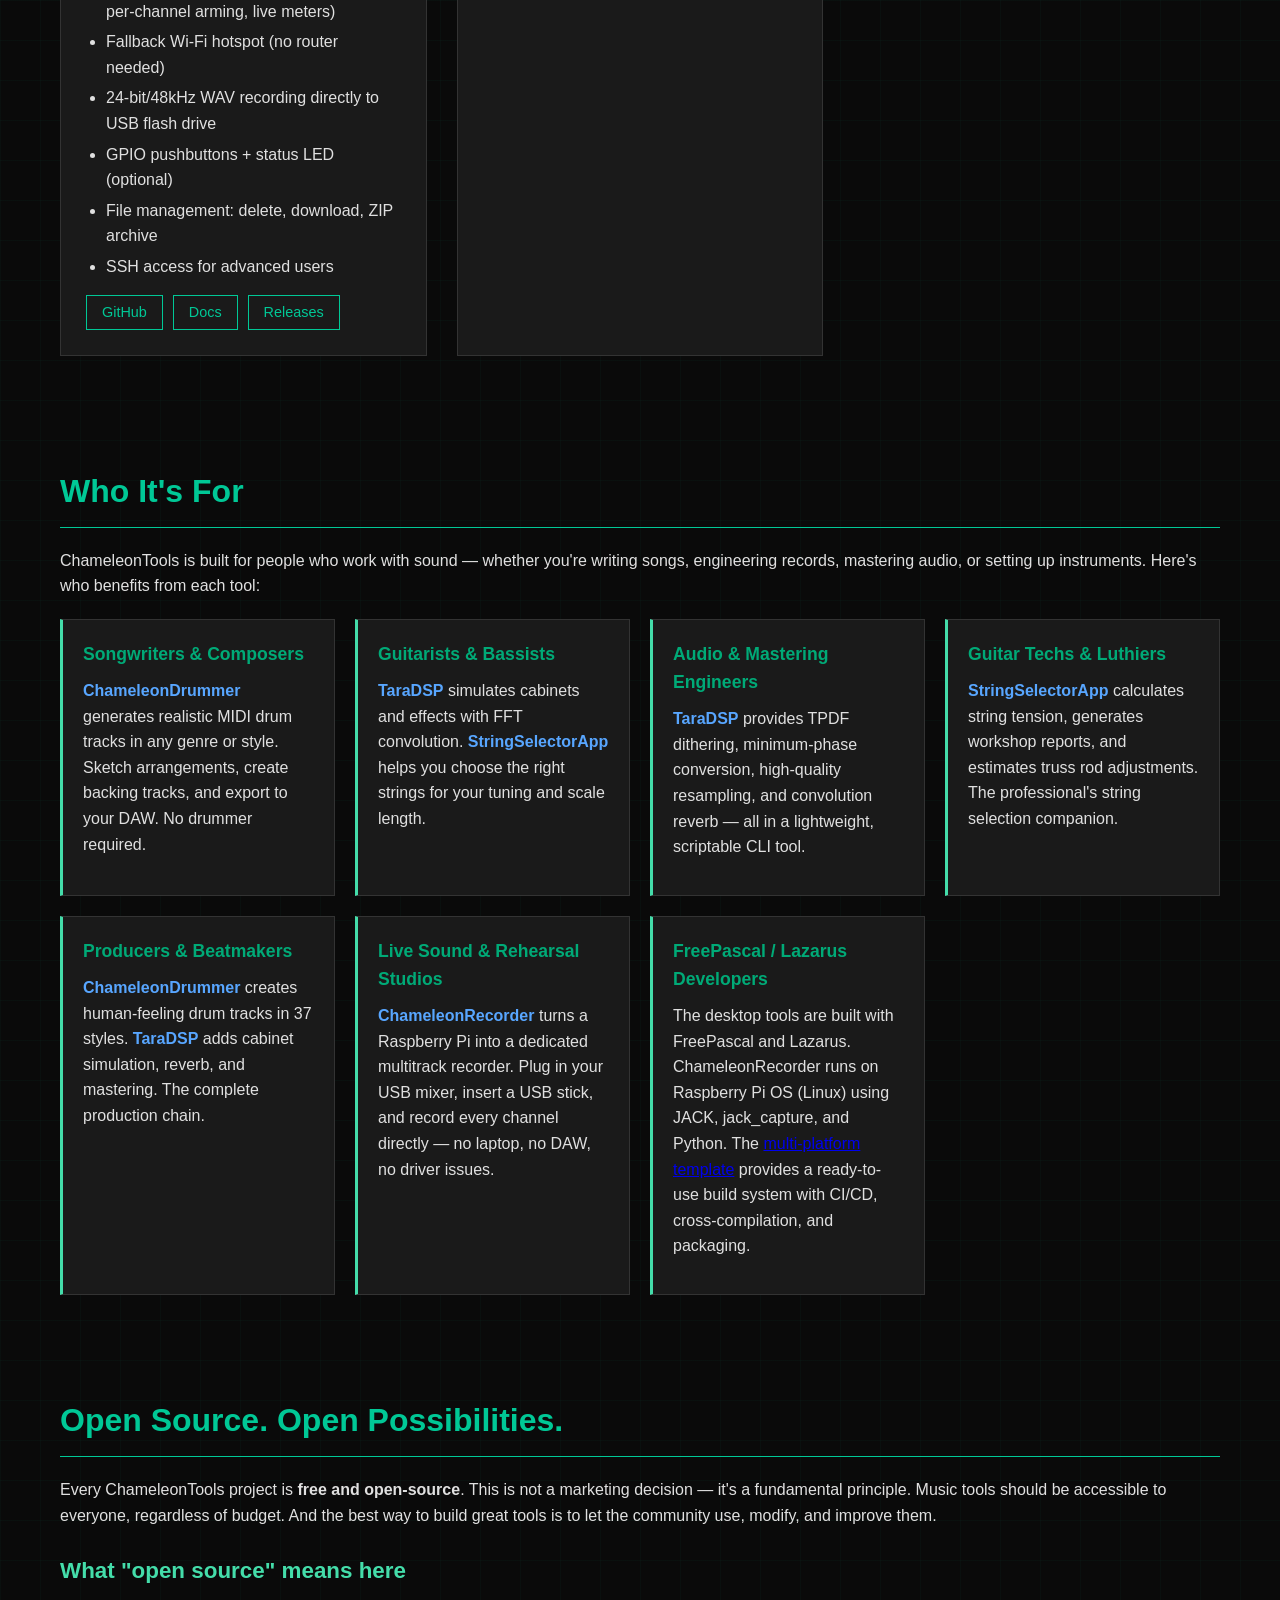
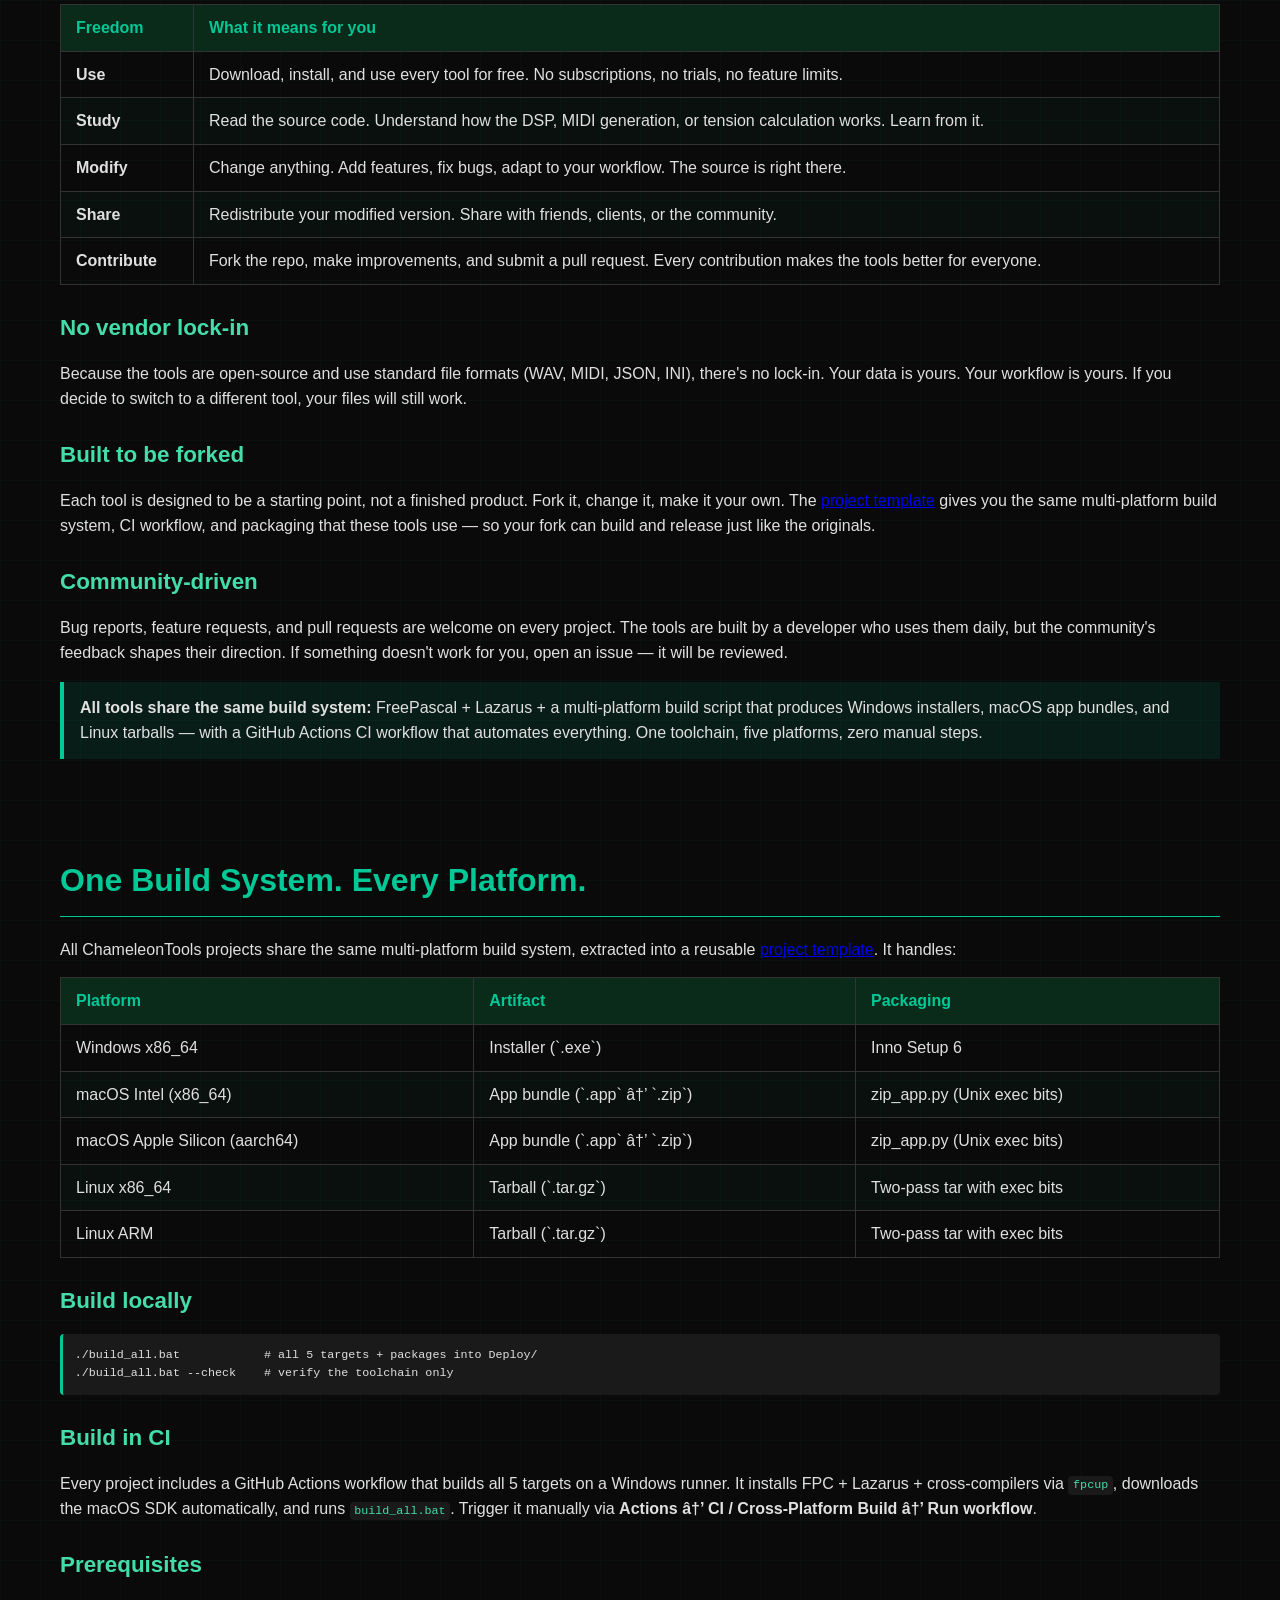
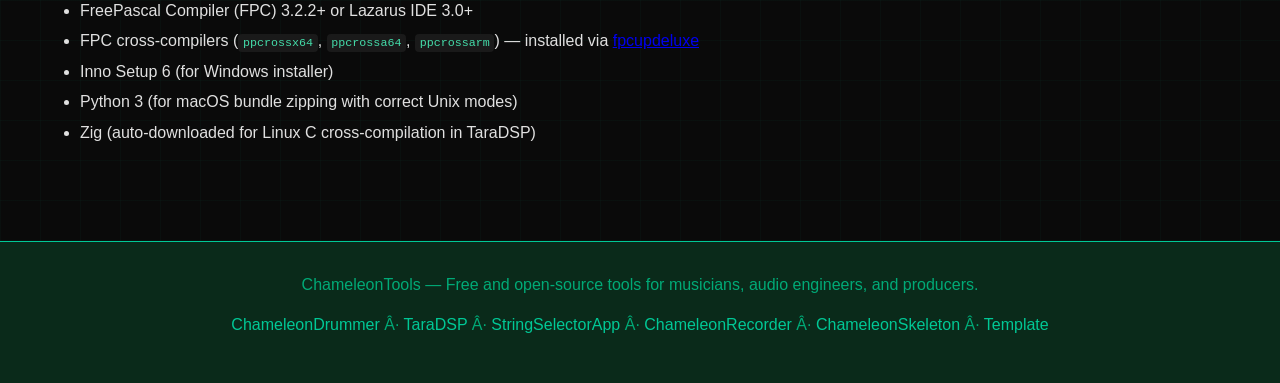
==== commit e0d4a103: "Add ChameleonSkeleton to landing page" ====
--- a/docs/index.html
+++ b/docs/index.html
@@ -41,6 +41,8 @@
   <a href="https://smallbutfine.github.io/stringselectorapp/">StringSelector</a>
   <span class="crossbar-sep">|</span>
   <a href="https://smallbutfine.github.io/ChameleonRecorder/">Recorder</a>
+  <span class="crossbar-sep">|</span>
+  <a href="https://smallbutfine.github.io/ChameleonSkeleton/">Skeleton</a>
 </div>
 
 
@@ -163,6 +165,25 @@
         </div>
       </div>
 
+      <div class="tool-card">
+        <span class="tool-tag">AUDIO PLUGIN</span>
+        <h3>ChameleonSkeleton</h3>
+        <p>A minimal, multi-format audio plugin skeleton written in FreePascal. CLAP first, VST3 via clap-wrapper, with a bitmap GUI and a passthrough DSP you replace with your own.</p>
+        <p><strong>Who it's for:</strong> FreePascal/Lazarus developers who want to ship a plugin (CLAP/VST3/AUv2) without leaving Pascal for the format/GUI shell.</p>
+        <p><strong>What makes it different:</strong> One CLAP build + clap-wrapper yields VST3 (and AUv2 with the Apple SDK). The DSP stays in Pascal; the C ABI glue handles the formats and the embedded window (Win32/X11/Cocoa).</p>
+        <ul>
+          <li>CLAP + VST3 (Windows/Linux/macOS), AUv2 optional</li>
+          <li>Bitmap GUI (Win32 GDI, X11, Cocoa NSView)</li>
+          <li>clap.params + clap.state (gain + window size)</li>
+          <li>One build_all.bat → dist/ + Deploy/ + Windows VST3</li>
+        </ul>
+        <div class="tool-links">
+          <a href="https://github.com/smallbutfine/ChameleonSkeleton">GitHub</a>
+          <a href="https://smallbutfine.github.io/ChameleonSkeleton/">Docs</a>
+          <a href="https://github.com/smallbutfine/ChameleonSkeleton/releases">Releases</a>
+        </div>
+      </div>
+
     </div>
   </div>
 </section>
@@ -279,6 +300,7 @@
       <a href="https://github.com/smallbutfine/TaraDSP">TaraDSP</a> Â·
       <a href="https://github.com/smallbutfine/stringselectorapp">StringSelectorApp</a> Â·
       <a href="https://github.com/smallbutfine/ChameleonRecorder">ChameleonRecorder</a> Â·
+      <a href="https://github.com/smallbutfine/ChameleonSkeleton">ChameleonSkeleton</a> Â·
       <a href="https://github.com/smallbutfine/fpc-lazarus-multiplatform-template">Template</a>
     </p>
   </div>
